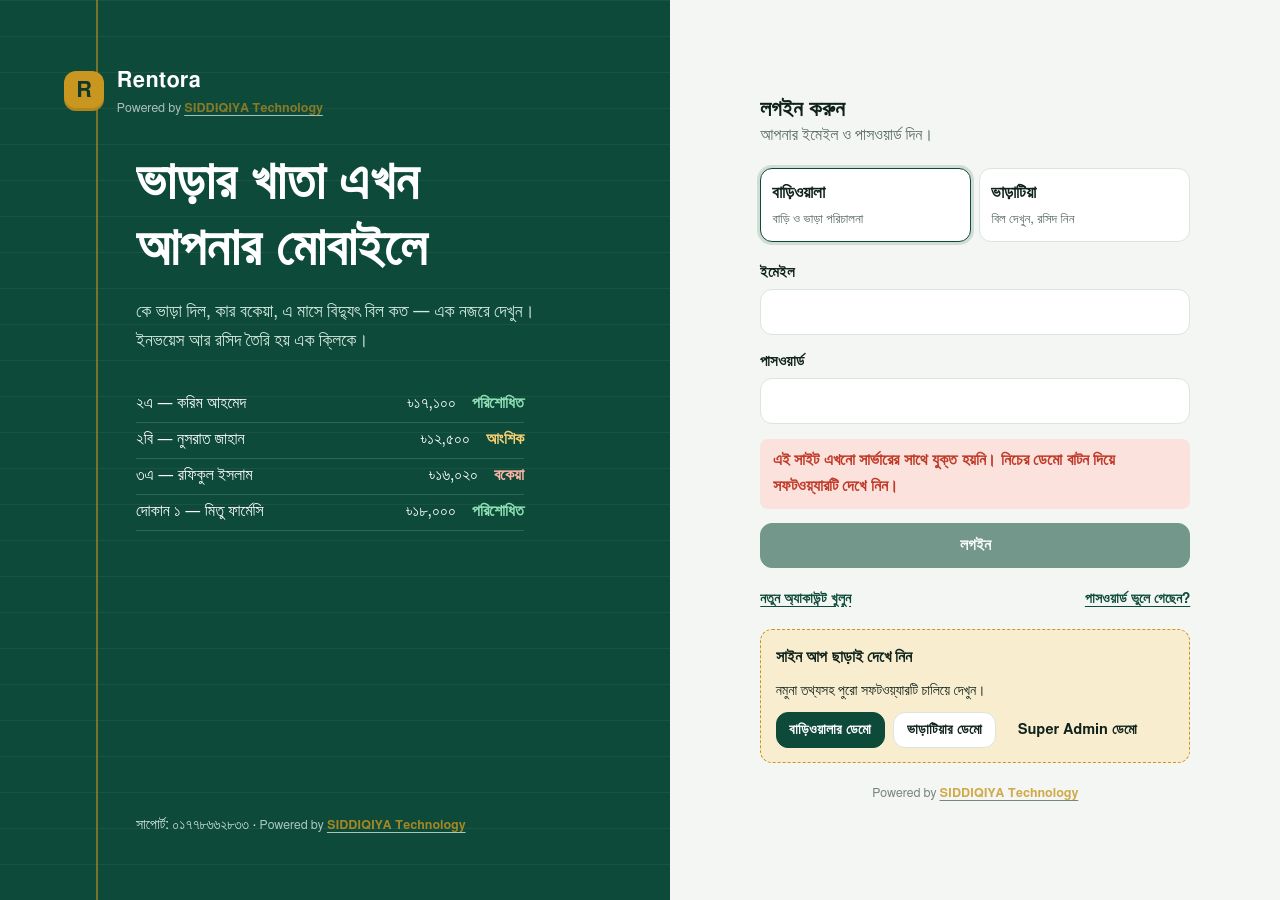
==== index.html @ e4e58874 "Rentora: rental management SaaS (powered by SIDDIQIYA Technology) Owner dashboard, tenant portal and" ====
<!doctype html>
<html lang="bn">
<head>
<meta charset="utf-8">
<meta name="viewport" content="width=device-width, initial-scale=1, viewport-fit=cover">
<meta name="theme-color" content="#0e4a3a">
<meta http-equiv="Content-Security-Policy" content="default-src 'self'; script-src 'self' https://esm.sh; style-src 'self' 'unsafe-inline' https://fonts.googleapis.com; font-src https://fonts.gstatic.com; img-src 'self' data:; connect-src 'self' https://*.supabase.co wss://*.supabase.co https://esm.sh; object-src 'none'; base-uri 'self'; form-action 'self'">
<title>Rentora — বাড়ি ভাড়া ব্যবস্থাপনা</title>
<meta name="description" content="Rentora: বাড়িওয়ালাদের জন্য ভাড়া, বকেয়া, ইউটিলিটি বিল, ইনভয়েস ও রসিদের সহজ সফটওয়্যার। Powered by SIDDIQIYA Technology.">
<meta property="og:title" content="Rentora — বাড়ি ভাড়া ব্যবস্থাপনা">
<meta property="og:description" content="ভাড়ার খাতা এখন মোবাইলে। কে দিল, কার বকেয়া — এক নজরে।">
<link rel="icon" href="assets/img/favicon.svg" type="image/svg+xml">
<link rel="manifest" href="site.webmanifest">
<link rel="preconnect" href="https://fonts.googleapis.com"><link rel="preconnect" href="https://fonts.gstatic.com" crossorigin>
<link rel="stylesheet" href="https://fonts.googleapis.com/css2?family=Anek+Bangla:wght@500;600;700;800&family=Hind+Siliguri:wght@400;500;600;700&display=swap">
<link rel="stylesheet" href="assets/css/rentora.css">
</head>
<body>
<div class="auth">
  <section class="auth-art">
    <div class="brandrow"><span class="mark">R</span><div><div class="wordmark">Rentora</div><div class="powered" id="pw1"></div></div></div>
    <div style="display:grid;gap:1rem">
      <h1>ভাড়ার খাতা এখন আপনার মোবাইলে</h1>
      <p class="lead">কে ভাড়া দিল, কার বকেয়া, এ মাসে বিদ্যুৎ বিল কত — এক নজরে দেখুন। ইনভয়েস আর রসিদ তৈরি হয় এক ক্লিকে।</p>
    </div>
    <div class="ledger-lines" aria-label="নমুনা খাতা">
      <div><span>২এ — করিম আহমেদ</span><span>৳১৭,১০০</span><span class="ok">পরিশোধিত</span></div>
      <div><span>২বি — নুসরাত জাহান</span><span>৳১২,৫০০</span><span class="half">আংশিক</span></div>
      <div><span>৩এ — রফিকুল ইসলাম</span><span>৳১৬,০২০</span><span class="no">বকেয়া</span></div>
      <div><span>দোকান ১ — মিতু ফার্মেসি</span><span>৳১৮,০০০</span><span class="ok">পরিশোধিত</span></div>
    </div>
    <p class="bottom small" style="color:#cfe6da">সাপোর্ট: ০১৭৭৮৬৬২৮৩৩ · <span id="pw2"></span></p>
  </section>

  <section class="auth-form">
    <div class="auth-card">
      <div>
        <h2 id="formTitle">লগইন করুন</h2>
        <p class="muted" id="formLead">আপনার ইমেইল ও পাসওয়ার্ড দিন।</p>
      </div>
      <div class="role-tabs" role="group" aria-label="আপনি কে">
        <button type="button" data-role="owner" aria-pressed="true"><b>বাড়িওয়ালা</b><span>বাড়ি ও ভাড়া পরিচালনা</span></button>
        <button type="button" data-role="tenant" aria-pressed="false"><b>ভাড়াটিয়া</b><span>বিল দেখুন, রসিদ নিন</span></button>
      </div>

      <form class="form" id="authForm" novalidate>
        <label class="field" id="nameField" hidden><span>আপনার নাম</span><input class="input" name="full_name" autocomplete="name" maxlength="120"></label>
        <label class="field"><span>ইমেইল</span><input class="input" name="email" type="email" required autocomplete="email"></label>
        <label class="field" id="passField"><span>পাসওয়ার্ড</span><input class="input" name="password" type="password" minlength="8" required autocomplete="current-password"></label>
        <div class="form-error" hidden></div>
        <div class="form-ok" hidden style="background:var(--paid-soft);color:var(--paid);padding:.6rem .8rem;border-radius:8px;font-weight:600"></div>
        <button class="btn primary block" id="submitBtn" type="submit">লগইন</button>
      </form>
      <div style="display:flex;justify-content:space-between;gap:1rem;flex-wrap:wrap" class="small">
        <button class="link-btn" type="button" id="modeBtn">নতুন অ্যাকাউন্ট খুলুন</button>
        <button class="link-btn" type="button" id="forgotBtn">পাসওয়ার্ড ভুলে গেছেন?</button>
      </div>
      <p class="small muted" id="tenantHint" hidden>বাড়িওয়ালা Rentora-তে আপনার যে ইমেইল দিয়েছেন, সেই ইমেইল দিয়ে অ্যাকাউন্ট খুলুন। তাহলে আপনার বিল ও রসিদ নিজে থেকে দেখা যাবে।</p>

      <div class="demo-box">
        <b>সাইন আপ ছাড়াই দেখে নিন</b>
        <span class="small">নমুনা তথ্যসহ পুরো সফটওয়্যারটি চালিয়ে দেখুন।</span>
        <div class="row">
          <a class="btn sm primary" href="app.html?demo=owner">বাড়িওয়ালার ডেমো</a>
          <a class="btn sm" href="tenant.html?demo=tenant">ভাড়াটিয়ার ডেমো</a>
          <a class="btn sm ghost" href="admin.html?demo=admin">Super Admin ডেমো</a>
        </div>
      </div>
      <p class="small muted" style="text-align:center"><span id="pw3"></span></p>
    </div>
  </section>
</div>
<script type="module" src="assets/js/login.js"></script>
</body>
</html>
---- assets/css/rentora.css ----
/* Rentora — Powered by SIDDIQIYA Technology
   Concept: a landlord's rent ledger (ভাড়ার খাতা). Ledger green + brand gold on a cool paper ground.
   Desktop: green sidebar + content. Phone: app bar, bottom tabs, one central "টাকা জমা" action. */
:root {
  --paper: #f3f6f2; --surface: #ffffff; --surface-2: #eef3ef; --ink: #10231b; --muted: #5a6b63; --line: #dbe4dd;
  --brand: #0e4a3a; --brand-ink: #ffffff; --brand-soft: #e1efe8; --gold: #c9971f; --gold-soft: #f8edcf;
  --paid: #1d8456; --paid-soft: #dcf1e5; --partial: #b26b00; --partial-soft: #fbecd2; --due: #c03a28; --due-soft: #fbe2dd;
  --vacant: #7c8a84; --vacant-soft: #e9eeeb; --focus: #c9971f;
  --shadow: 0 1px 2px rgba(16,35,27,.06), 0 8px 24px rgba(16,35,27,.06);
  --font-display: "Anek Bangla", "Hind Siliguri", "Noto Sans Bengali", "FreeSans", system-ui, sans-serif;
  --font-body: "Hind Siliguri", "Noto Sans Bengali", "FreeSans", system-ui, sans-serif;
  --r-lg: 18px; --r-md: 12px; --r-sm: 8px;
  color-scheme: light;
}
@media (prefers-color-scheme: dark) { :root:not([data-theme="light"]) {
  --paper: #0c1512; --surface: #13201b; --surface-2: #182822; --ink: #e6efe9; --muted: #9bb0a6; --line: #253a31;
  --brand: #1f7a5f; --brand-ink: #ffffff; --brand-soft: #173a2f; --gold: #e2b33e; --gold-soft: #3a3016;
  --paid: #45c486; --paid-soft: #17392a; --partial: #e9a43c; --partial-soft: #3b2c12; --due: #f07a64; --due-soft: #42211b;
  --vacant: #8fa29a; --vacant-soft: #1f2c27; --shadow: 0 1px 2px rgba(0,0,0,.3), 0 8px 24px rgba(0,0,0,.25); color-scheme: dark; } }
:root[data-theme="dark"] {
  --paper: #0c1512; --surface: #13201b; --surface-2: #182822; --ink: #e6efe9; --muted: #9bb0a6; --line: #253a31;
  --brand: #1f7a5f; --brand-ink: #ffffff; --brand-soft: #173a2f; --gold: #e2b33e; --gold-soft: #3a3016;
  --paid: #45c486; --paid-soft: #17392a; --partial: #e9a43c; --partial-soft: #3b2c12; --due: #f07a64; --due-soft: #42211b;
  --vacant: #8fa29a; --vacant-soft: #1f2c27; --shadow: 0 1px 2px rgba(0,0,0,.3), 0 8px 24px rgba(0,0,0,.25); color-scheme: dark; }

* { box-sizing: border-box; }
html, body { margin: 0; }
body { background: var(--paper); color: var(--ink); font-family: var(--font-body); font-size: 16px; line-height: 1.6; -webkit-font-smoothing: antialiased; }
h1, h2, h3, h4 { font-family: var(--font-display); line-height: 1.25; margin: 0; font-weight: 650; text-wrap: balance; }
h1 { font-size: 1.9rem; } h2 { font-size: 1.4rem; } h3 { font-size: 1.12rem; }
p { margin: 0; }
a { color: var(--brand); }
:root[data-theme="dark"] a, a { text-underline-offset: 3px; }
button, input, select, textarea { font: inherit; color: inherit; }
:focus-visible { outline: 3px solid var(--focus); outline-offset: 2px; border-radius: 6px; }
.num { font-variant-numeric: tabular-nums; }
.muted { color: var(--muted); }
.small { font-size: .875rem; }
[hidden] { display: none !important; }
@media (prefers-reduced-motion: reduce) { *, *::before, *::after { animation: none !important; transition: none !important; } }

/* ---------- Buttons & inputs ---------- */
.btn { display: inline-flex; align-items: center; justify-content: center; gap: .5rem; min-height: 44px; padding: .55rem 1.1rem; border-radius: var(--r-md);
  border: 1px solid var(--line); background: var(--surface); color: var(--ink); font-weight: 600; cursor: pointer; text-decoration: none; transition: background .15s, border-color .15s; }
.btn:hover { border-color: var(--brand); }
.btn.primary { background: var(--brand); border-color: var(--brand); color: var(--brand-ink); }
.btn.primary:hover { filter: brightness(1.08); }
.btn.gold { background: var(--gold); border-color: var(--gold); color: #1d1606; }
.btn.danger { color: var(--due); border-color: color-mix(in srgb, var(--due) 40%, var(--line)); }
.btn.ghost { background: transparent; border-color: transparent; }
.btn.sm { min-height: 36px; padding: .3rem .8rem; font-size: .9rem; }
.btn.block { width: 100%; }
.btn[disabled] { opacity: .55; cursor: not-allowed; }
.icon { width: 20px; height: 20px; flex: none; }

.field { display: grid; gap: .3rem; }
.field > span { font-weight: 600; font-size: .92rem; }
.field small { color: var(--muted); font-size: .82rem; }
.input, select.input, textarea.input { width: 100%; min-height: 46px; padding: .55rem .8rem; border: 1.5px solid var(--line); border-radius: var(--r-md); background: var(--surface); }
textarea.input { min-height: 90px; resize: vertical; }
.input:focus { border-color: var(--brand); outline: none; box-shadow: 0 0 0 3px color-mix(in srgb, var(--brand) 18%, transparent); }
.grid-2 { display: grid; gap: .9rem; grid-template-columns: repeat(2, minmax(0,1fr)); }
.grid-3 { display: grid; gap: .9rem; grid-template-columns: repeat(3, minmax(0,1fr)); }
@media (max-width: 640px) { .grid-2, .grid-3 { grid-template-columns: 1fr; } }
.form { display: grid; gap: .9rem; }
.form-error { background: var(--due-soft); color: var(--due); padding: .6rem .8rem; border-radius: var(--r-sm); font-weight: 600; }

/* ---------- Brand mark ---------- */
.mark { display: inline-grid; place-items: center; width: 40px; height: 40px; border-radius: 12px; background: var(--gold); color: #0e3a2d;
  font-family: var(--font-display); font-weight: 800; font-size: 1.35rem; box-shadow: inset 0 -3px 0 rgba(0,0,0,.12); }
.wordmark { font-family: var(--font-display); font-weight: 700; font-size: 1.35rem; letter-spacing: .01em; }
.powered { font-size: .78rem; opacity: .8; }
.powered b { color: var(--gold); font-weight: 700; }

/* ---------- App shell ---------- */
.shell { display: grid; grid-template-columns: 252px minmax(0,1fr); min-height: 100vh; }
.side { background: var(--brand); color: #eaf5ef; display: flex; flex-direction: column; padding: 1.2rem .9rem; position: sticky; top: 0; height: 100vh; }
:root[data-theme="dark"] .side { background: #0f2a21; }
@media (prefers-color-scheme: dark) { :root:not([data-theme="light"]) .side { background: #0f2a21; } }
.side .brandrow { display: flex; gap: .7rem; align-items: center; padding: 0 .4rem 1.1rem; }
.side nav { display: grid; gap: .15rem; margin-top: .4rem; }
.side nav a { display: flex; align-items: center; gap: .75rem; padding: .62rem .8rem; border-radius: var(--r-md); color: #d6eae0; text-decoration: none; font-weight: 500; }
.side nav a:hover { background: rgba(255,255,255,.07); color: #fff; }
.side nav a[aria-current="page"] { background: rgba(255,255,255,.12); color: #fff; box-shadow: inset 3px 0 0 var(--gold); }
.side .foot { margin-top: auto; padding: .8rem .4rem 0; border-top: 1px solid rgba(255,255,255,.12); display: grid; gap: .6rem; }
.side .org-switch { background: rgba(255,255,255,.08); border: 1px solid rgba(255,255,255,.14); color: #fff; border-radius: var(--r-md); padding: .5rem .7rem; width: 100%; }
.side .org-switch option { color: #000; }

.main { min-width: 0; display: flex; flex-direction: column; }
.topbar { display: flex; align-items: center; gap: .8rem; padding: 1rem max(16px, env(safe-area-inset-right, 0px)) 1rem max(28px, env(safe-area-inset-left, 0px)); border-bottom: 1px solid var(--line); background: var(--surface); position: sticky; top: 0; z-index: 20; }
.topbar h1 { font-size: 1.35rem; flex: 1; min-width: 0; }
.topbar .mob-brand { display: none; }
.content { padding: 1.5rem 28px 6rem; max-width: 1240px; width: 100%; }
.trial-bar { background: var(--gold-soft); color: var(--ink); padding: .55rem 28px; font-size: .92rem; display: flex; gap: .8rem; align-items: center; flex-wrap: wrap; }
.trial-bar.expired { background: var(--due-soft); }

.bottom-nav { display: none; }
.fab { display: none; }
@media (max-width: 900px) {
  .shell { grid-template-columns: 1fr; }
  .side { display: none; }
  .topbar { padding: .7rem max(16px, env(safe-area-inset-right, 0px)) .7rem max(16px, env(safe-area-inset-left, 0px)); padding-top: calc(.7rem + env(safe-area-inset-top, 0px)); }
  .topbar .mob-brand { display: inline-grid; width: 34px; height: 34px; font-size: 1.1rem; border-radius: 10px; }
  .topbar h1 { font-size: 1.15rem; }
  .content { padding: 1rem max(16px, env(safe-area-inset-right, 0px)) 7.5rem max(16px, env(safe-area-inset-left, 0px)); }
  .trial-bar { padding: .5rem 16px; }
  .bottom-nav { display: grid; grid-template-columns: repeat(5, 1fr); position: fixed; left: 0; right: 0; bottom: 0; z-index: 30; background: var(--surface); border-top: 1px solid var(--line);
    padding: .35rem max(6px, env(safe-area-inset-right, 0px)) calc(.35rem + env(safe-area-inset-bottom, 0px)) max(6px, env(safe-area-inset-left, 0px)); }
  .bottom-nav a { display: grid; justify-items: center; gap: 2px; padding: .3rem 0; color: var(--muted); text-decoration: none; font-size: .74rem; font-weight: 600; }
  .bottom-nav a[aria-current="page"] { color: var(--brand); }
  :root[data-theme="dark"] .bottom-nav a[aria-current="page"] { color: var(--gold); }
  .bottom-nav .icon { width: 24px; height: 24px; }
  .bottom-nav .spacer { pointer-events: none; }
  .fab { display: inline-flex; position: fixed; z-index: 31; left: 50%; transform: translateX(-50%); bottom: calc(1.6rem + env(safe-area-inset-bottom, 0px));
    min-height: 58px; padding: 0 1.25rem; border-radius: 999px; background: var(--gold); color: #1d1606; border: 4px solid var(--surface); font-weight: 700; align-items: center; gap: .45rem; box-shadow: var(--shadow); cursor: pointer; }
}

/* ---------- Surfaces ---------- */
.panel { background: var(--surface); border: 1px solid var(--line); border-radius: var(--r-lg); padding: 1.2rem; }
.panel + .panel, .stack > * + * { margin-top: 1rem; }
.panel-head { display: flex; align-items: center; justify-content: space-between; gap: .8rem; margin-bottom: .9rem; flex-wrap: wrap; }
.toolbar { display: flex; gap: .6rem; flex-wrap: wrap; align-items: center; margin-bottom: 1rem; }
.toolbar .grow { flex: 1; min-width: 180px; }
.cols { display: grid; gap: 1rem; grid-template-columns: minmax(0,1.6fr) minmax(0,1fr); }
@media (max-width: 1100px) { .cols { grid-template-columns: 1fr; } }

/* Hero: this month's ledger total */
.ledger-hero { background: var(--brand); color: #fff; border-radius: var(--r-lg); padding: 1.4rem 1.5rem; display: grid; gap: 1rem; position: relative; overflow: hidden; }
:root[data-theme="dark"] .ledger-hero { background: #123b2f; }
@media (prefers-color-scheme: dark) { :root:not([data-theme="light"]) .ledger-hero { background: #123b2f; } }
.ledger-hero::after { content: ""; position: absolute; inset: 0 0 0 auto; width: 38%; background: repeating-linear-gradient(0deg, transparent 0 27px, rgba(255,255,255,.06) 27px 28px); pointer-events: none; }
.ledger-hero .row { display: flex; gap: 2rem; flex-wrap: wrap; align-items: flex-end; position: relative; z-index: 1; }
.ledger-hero .big { font-family: var(--font-display); font-size: clamp(2rem, 5vw, 2.8rem); font-weight: 700; line-height: 1; }
.ledger-hero .label { color: #cfe6da; font-size: .92rem; }
.ledger-hero .of { color: #cfe6da; font-size: 1.05rem; }
.meter { height: 12px; border-radius: 99px; background: rgba(255,255,255,.16); overflow: hidden; position: relative; z-index: 1; }
.meter > i { display: block; height: 100%; background: var(--gold); border-radius: 99px; }
.hero-figs { display: flex; gap: 1.6rem; flex-wrap: wrap; position: relative; z-index: 1; }
.hero-figs div { display: grid; }
.hero-figs b { font-size: 1.15rem; font-family: var(--font-display); }

.stats { display: grid; grid-template-columns: repeat(4, minmax(0,1fr)); gap: .8rem; }
@media (max-width: 760px) { .stats { grid-template-columns: repeat(2, minmax(0,1fr)); } }
.stat { background: var(--surface); border: 1px solid var(--line); border-radius: var(--r-md); padding: .85rem 1rem; }
.stat b { display: block; font-family: var(--font-display); font-size: 1.45rem; }
.stat span { color: var(--muted); font-size: .88rem; }
.stat.warn b { color: var(--due); }

/* The ledger grid: one tile per unit for the month */
.legend { display: flex; gap: .9rem; flex-wrap: wrap; font-size: .85rem; color: var(--muted); }
.legend i { display: inline-block; width: 10px; height: 10px; border-radius: 3px; margin-right: .35rem; vertical-align: middle; }
.khata { display: grid; grid-template-columns: repeat(auto-fill, minmax(150px, 1fr)); gap: .6rem; }
.tile { text-align: left; border: 1px solid var(--line); border-left-width: 5px; border-radius: var(--r-md); padding: .6rem .7rem; background: var(--surface); cursor: pointer; display: grid; gap: .1rem; min-height: 92px; }
.tile:hover { box-shadow: var(--shadow); }
.tile .u { font-family: var(--font-display); font-weight: 700; font-size: 1.05rem; }
.tile .t { font-size: .85rem; color: var(--muted); overflow: hidden; text-overflow: ellipsis; white-space: nowrap; }
.tile .a { font-size: .9rem; font-weight: 600; }
.tile.paid { border-left-color: var(--paid); } .tile.paid .a { color: var(--paid); }
.tile.partial { border-left-color: var(--partial); background: linear-gradient(90deg, var(--partial-soft), var(--surface) 70%); } .tile.partial .a { color: var(--partial); }
.tile.due { border-left-color: var(--due); background: linear-gradient(90deg, var(--due-soft), var(--surface) 70%); } .tile.due .a { color: var(--due); }
.tile.unbilled { border-left-color: var(--gold); }
.tile.vacant { border-left-color: var(--vacant); background: var(--surface-2); } .tile.vacant .a { color: var(--vacant); }
.group-title { margin: 1rem 0 .5rem; font-weight: 700; color: var(--muted); font-size: .92rem; }

/* Chips */
.chip { display: inline-flex; align-items: center; gap: .3rem; padding: .1rem .6rem; border-radius: 99px; font-size: .8rem; font-weight: 700; white-space: nowrap; }
.chip.paid { background: var(--paid-soft); color: var(--paid); }
.chip.partial { background: var(--partial-soft); color: var(--partial); }
.chip.due, .chip.unpaid, .chip.overdue { background: var(--due-soft); color: var(--due); }
.chip.void, .chip.vacant, .chip.ended, .chip.cancelled { background: var(--vacant-soft); color: var(--vacant); }
.chip.occupied, .chip.active, .chip.approved, .chip.sent { background: var(--paid-soft); color: var(--paid); }
.chip.trial, .chip.pending, .chip.queued, .chip.maintenance { background: var(--gold-soft); color: #8a6407; }
:root[data-theme="dark"] .chip.trial, :root[data-theme="dark"] .chip.pending, :root[data-theme="dark"] .chip.queued, :root[data-theme="dark"] .chip.maintenance { color: var(--gold); }
.chip.suspended, .chip.rejected, .chip.failed { background: var(--due-soft); color: var(--due); }

/* Lists */
.list { display: grid; }
.list-row { display: grid; grid-template-columns: minmax(0,1fr) auto; gap: .8rem; align-items: center; padding: .8rem .2rem; border-bottom: 1px solid var(--line); }
.list-row:last-child { border-bottom: 0; }
.list-row .title { font-weight: 600; }
.list-row .sub { color: var(--muted); font-size: .88rem; }
.list-row .right { text-align: right; display: grid; justify-items: end; gap: .25rem; }
.list-row.click { cursor: pointer; } .list-row.click:hover { background: var(--surface-2); }
.table-wrap { overflow-x: auto; }
table.t { width: 100%; border-collapse: collapse; font-size: .95rem; }
table.t th { text-align: left; color: var(--muted); font-weight: 600; font-size: .85rem; padding: .55rem .6rem; border-bottom: 1px solid var(--line); white-space: nowrap; }
table.t td { padding: .65rem .6rem; border-bottom: 1px solid var(--line); vertical-align: middle; }
table.t td.r, table.t th.r { text-align: right; }
table.t tr.click { cursor: pointer; } table.t tr.click:hover td { background: var(--surface-2); }

/* Property tree */
.tree-prop { border: 1px solid var(--line); border-radius: var(--r-lg); background: var(--surface); overflow: hidden; }
.tree-prop + .tree-prop { margin-top: 1rem; }
.tree-prop > header { display: flex; gap: .8rem; align-items: center; justify-content: space-between; padding: 1rem 1.2rem; background: var(--surface-2); flex-wrap: wrap; }
.tree-bld { padding: .9rem 1.2rem; border-top: 1px solid var(--line); }
.tree-bld > header { display: flex; gap: .6rem; align-items: center; justify-content: space-between; margin-bottom: .7rem; flex-wrap: wrap; }
.units { display: grid; grid-template-columns: repeat(auto-fill, minmax(200px, 1fr)); gap: .6rem; }
.unit-card { border: 1px solid var(--line); border-radius: var(--r-md); padding: .7rem .8rem; display: grid; gap: .25rem; background: var(--surface); }
.unit-card .rooms { display: flex; gap: .3rem; flex-wrap: wrap; margin-top: .2rem; }
.unit-card .rooms button { border: 1px dashed var(--line); background: transparent; border-radius: 8px; padding: .1rem .5rem; font-size: .8rem; cursor: pointer; }

/* Empty states */
.empty { text-align: center; padding: 2.4rem 1rem; display: grid; gap: .7rem; justify-items: center; }
.empty .art { width: 72px; height: 72px; border-radius: 22px; background: var(--brand-soft); display: grid; place-items: center; color: var(--brand); }
:root[data-theme="dark"] .empty .art { color: var(--gold); }
.empty p { color: var(--muted); max-width: 42ch; }

/* Segmented tabs */
.seg { display: inline-flex; background: var(--surface-2); border: 1px solid var(--line); border-radius: var(--r-md); padding: 3px; gap: 3px; flex-wrap: wrap; }
.seg button { border: 0; background: transparent; padding: .4rem .85rem; border-radius: 9px; cursor: pointer; font-weight: 600; color: var(--muted); }
.seg button[aria-pressed="true"] { background: var(--surface); color: var(--ink); box-shadow: 0 1px 2px rgba(0,0,0,.08); }

/* Dialog */
dialog.sheet { border: 0; padding: 0; border-radius: var(--r-lg); width: min(560px, calc(100vw - 32px)); max-height: calc(100vh - 48px); background: var(--surface); color: var(--ink); box-shadow: 0 30px 80px rgba(0,0,0,.35); }
dialog.sheet::backdrop { background: rgba(8,20,15,.55); }
dialog.sheet.wide { width: min(860px, calc(100vw - 32px)); }
.sheet-head { display: flex; align-items: center; justify-content: space-between; gap: 1rem; padding: 1rem 1.2rem; border-bottom: 1px solid var(--line); position: sticky; top: 0; background: var(--surface); z-index: 1; }
.sheet-body { padding: 1.2rem; overflow-y: auto; }
.sheet-foot { display: flex; gap: .6rem; justify-content: flex-end; padding: .9rem 1.2rem; border-top: 1px solid var(--line); position: sticky; bottom: 0; background: var(--surface); flex-wrap: wrap; }
@media (max-width: 640px) {
  dialog.sheet, dialog.sheet.wide { width: 100vw; max-width: 100vw; margin: auto 0 0; border-radius: 22px 22px 0 0; max-height: 92vh; }
  .sheet-foot { padding-bottom: calc(.9rem + env(safe-area-inset-bottom, 0px)); }
  .sheet-foot .btn { flex: 1; }
}

/* Toast */
.toasts { position: fixed; z-index: 100; left: 50%; transform: translateX(-50%); bottom: calc(6.5rem + env(safe-area-inset-bottom, 0px)); display: grid; gap: .5rem; width: min(420px, calc(100vw - 32px)); }
@media (min-width: 901px) { .toasts { bottom: 1.5rem; } }
.toast { background: var(--ink); color: var(--paper); padding: .75rem 1rem; border-radius: var(--r-md); box-shadow: var(--shadow); font-weight: 600; animation: rise .2s ease-out; }
.toast.err { background: var(--due); color: #fff; }
@keyframes rise { from { transform: translateY(8px); opacity: 0; } }

/* Bar chart (income vs expense) */
.bars { display: grid; grid-template-columns: repeat(6, 1fr); gap: .6rem; align-items: end; height: 170px; padding-top: .5rem; }
.bars .m { display: grid; grid-template-rows: 1fr auto; height: 100%; gap: .3rem; text-align: center; }
.bars .pair { display: flex; gap: 3px; align-items: flex-end; justify-content: center; height: 100%; border-bottom: 1px solid var(--line); }
.bars .pair i { width: 40%; max-width: 18px; border-radius: 5px 5px 0 0; min-height: 2px; }
.bars .inc { background: var(--paid); } .bars .exp { background: var(--gold); }
.bars small { color: var(--muted); font-size: .75rem; }

/* Printable invoice / receipt */
.doc { background: #fff; color: #10231b; border: 1px solid #dbe4dd; border-radius: 14px; padding: 1.6rem; font-size: .95rem; }
.doc .doc-head { display: flex; justify-content: space-between; gap: 1rem; border-bottom: 2px solid #0e4a3a; padding-bottom: .9rem; margin-bottom: 1rem; flex-wrap: wrap; }
.doc h2 { color: #0e4a3a; }
.doc table { width: 100%; border-collapse: collapse; margin: .8rem 0; }
.doc td, .doc th { padding: .45rem .3rem; border-bottom: 1px solid #e3e9e4; text-align: left; }
.doc .r { text-align: right; }
.doc .total td { font-weight: 700; border-top: 2px solid #0e4a3a; }
.doc .stamp { display: inline-block; border: 3px solid #1d8456; color: #1d8456; padding: .2rem .8rem; border-radius: 8px; font-weight: 800; transform: rotate(-6deg); font-size: 1.2rem; }
.doc .stamp.unpaid { border-color: #c03a28; color: #c03a28; }
.doc .foot { margin-top: 1.2rem; color: #5a6b63; font-size: .8rem; display: flex; justify-content: space-between; gap: 1rem; flex-wrap: wrap; }
@media print {
  body * { visibility: hidden !important; }
  .print-area, .print-area * { visibility: visible !important; }
  .print-area { position: absolute !important; inset: 0 !important; left: 0 !important; }
  .doc { border: 0; }
}

/* Auth / landing */
.auth { min-height: 100vh; display: grid; grid-template-columns: minmax(0,1.1fr) minmax(0,1fr); }
.auth-art { background: var(--brand); color: #fff; padding: clamp(24px, 5vw, 64px); display: flex; flex-direction: column; gap: 2rem; position: relative; overflow: hidden; }
:root[data-theme="dark"] .auth-art { background: #0f2a21; }
@media (prefers-color-scheme: dark) { :root:not([data-theme="light"]) .auth-art { background: #0f2a21; } }
.auth-art::before { content: ""; position: absolute; inset: 0; background: repeating-linear-gradient(0deg, transparent 0 35px, rgba(255,255,255,.05) 35px 36px); pointer-events: none; }
.auth-art::after { content: ""; position: absolute; top: 0; bottom: 0; left: clamp(56px, 8vw, 96px); width: 2px; background: rgba(201,151,31,.55); pointer-events: none; }
.auth-art > * { position: relative; z-index: 1; padding-left: clamp(36px, 6vw, 72px); }
.auth-art .brandrow { display: flex; gap: .8rem; align-items: center; padding-left: 0; }
.auth-art h1 { font-size: clamp(2rem, 4.4vw, 3.3rem); font-weight: 700; max-width: 16ch; }
.auth-art .lead { color: #d3e9de; font-size: 1.1rem; max-width: 44ch; }
.ledger-lines { display: grid; gap: 0; max-width: 460px; font-size: 1rem; }
.ledger-lines div { display: grid; grid-template-columns: 1fr auto auto; gap: 1rem; height: 36px; align-items: center; border-bottom: 1px solid rgba(255,255,255,.14); }
.ledger-lines span:nth-child(2) { font-variant-numeric: tabular-nums; }
.ledger-lines .ok { color: #8fe0b5; font-weight: 700; } .ledger-lines .no { color: #ffb4a6; font-weight: 700; } .ledger-lines .half { color: #f5cf73; font-weight: 700; }
.auth-art .bottom { margin-top: auto; }
.auth-form { display: flex; flex-direction: column; justify-content: center; padding: clamp(24px, 5vw, 64px) max(16px, env(safe-area-inset-right, 0px)) clamp(24px, 5vw, 64px) max(16px, env(safe-area-inset-left, 0px)); }
.auth-card { width: 100%; max-width: 430px; margin: 0 auto; display: grid; gap: 1.2rem; }
.role-tabs { display: grid; grid-template-columns: repeat(2, 1fr); gap: .5rem; }
.role-tabs button { border: 1.5px solid var(--line); background: var(--surface); border-radius: var(--r-md); padding: .7rem; cursor: pointer; text-align: left; display: grid; gap: .1rem; }
.role-tabs button b { font-family: var(--font-display); font-size: 1.05rem; }
.role-tabs button span { color: var(--muted); font-size: .82rem; }
.role-tabs button[aria-pressed="true"] { border-color: var(--brand); box-shadow: 0 0 0 3px color-mix(in srgb, var(--brand) 15%, transparent); }
.demo-box { border: 1.5px dashed var(--gold); border-radius: var(--r-md); padding: .9rem; display: grid; gap: .6rem; background: var(--gold-soft); }
.demo-box .row { display: flex; gap: .5rem; flex-wrap: wrap; }
.demo-banner { background: var(--gold); color: #1d1606; text-align: center; padding: .35rem 16px; font-weight: 700; font-size: .88rem; }
@media (max-width: 900px) {
  .auth { grid-template-columns: 1fr; }
  .auth-art { padding-bottom: 2rem; }
  .auth-art .ledger-lines, .auth-art .bottom { display: none; }
}
.link-btn { background: none; border: 0; padding: 0; color: var(--brand); font-weight: 600; cursor: pointer; text-decoration: underline; text-underline-offset: 3px; }
:root[data-theme="dark"] .link-btn { color: var(--gold); }
.kv { display: grid; grid-template-columns: auto 1fr; gap: .35rem 1rem; }
.kv dt { color: var(--muted); } .kv dd { margin: 0; font-weight: 600; }
.plans { display: grid; grid-template-columns: repeat(auto-fit, minmax(220px, 1fr)); gap: 1rem; }
.plan { border: 1.5px solid var(--line); border-radius: var(--r-lg); padding: 1.2rem; display: grid; gap: .6rem; background: var(--surface); align-content: start; }
.plan.current { border-color: var(--gold); box-shadow: 0 0 0 3px var(--gold-soft); }
.plan .price { font-family: var(--font-display); font-size: 1.8rem; font-weight: 700; }
.plan ul { margin: 0; padding-left: 1.1rem; color: var(--muted); }
@media (max-width: 640px) {
  .ledger-hero { padding: 1.2rem; }
  .ledger-hero .row { gap: .4rem 1rem; }
  .hero-figs { display: grid; grid-template-columns: repeat(2, minmax(0,1fr)); gap: .8rem; }
}
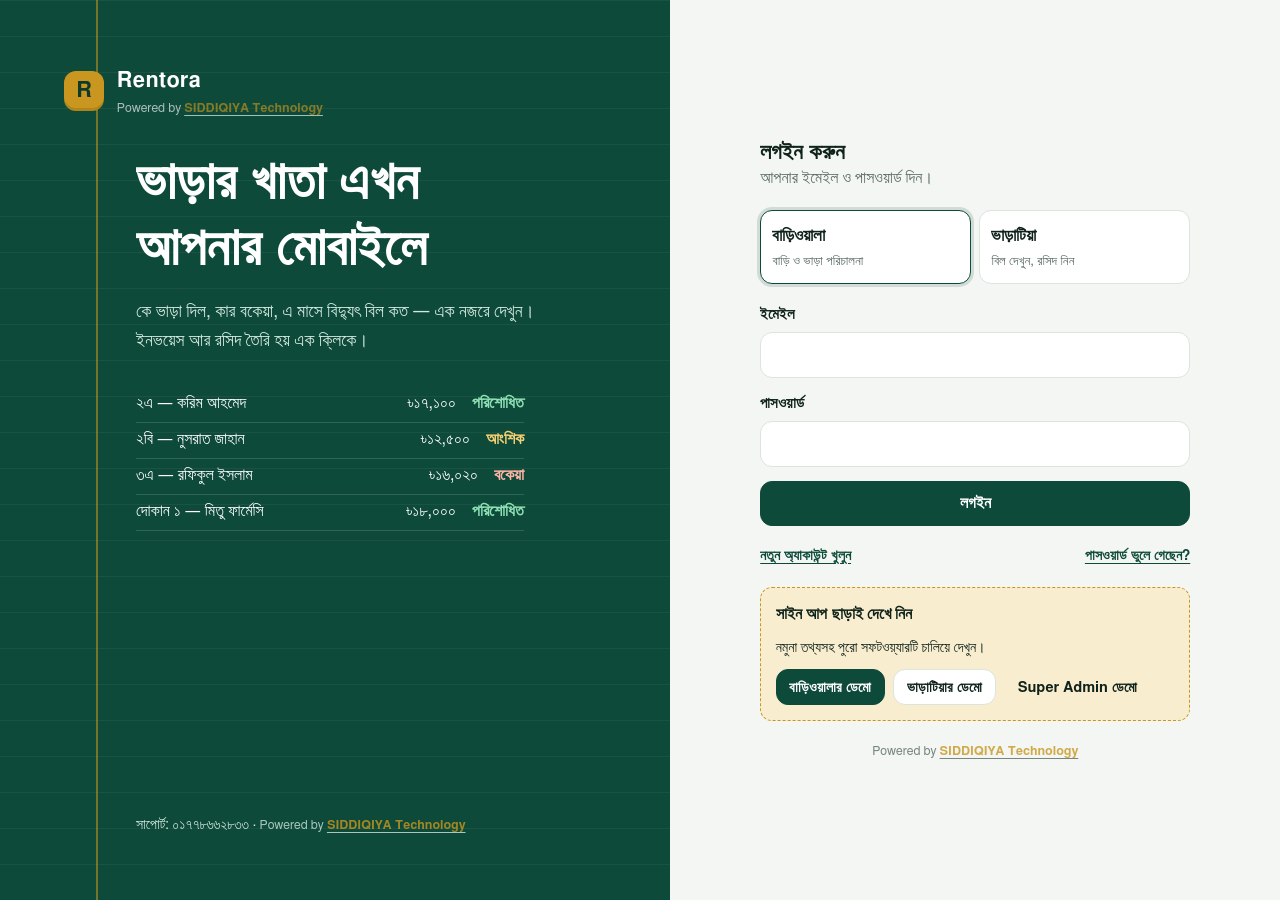
==== commit f137a24e: "Mobile polish: 44px touch targets, installable app icons for iPhone and Android Co-Authored-By: Clau" ====
--- a/index.html
+++ b/index.html
@@ -9,6 +9,11 @@
 <meta name="description" content="Rentora: বাড়িওয়ালাদের জন্য ভাড়া, বকেয়া, ইউটিলিটি বিল, ইনভয়েস ও রসিদের সহজ সফটওয়্যার। Powered by SIDDIQIYA Technology.">
 <meta property="og:title" content="Rentora — বাড়ি ভাড়া ব্যবস্থাপনা">
 <meta property="og:description" content="ভাড়ার খাতা এখন মোবাইলে। কে দিল, কার বকেয়া — এক নজরে।">
+<link rel="apple-touch-icon" href="assets/img/apple-touch-icon.png">
+<meta name="apple-mobile-web-app-capable" content="yes">
+<meta name="mobile-web-app-capable" content="yes">
+<meta name="apple-mobile-web-app-title" content="Rentora">
+<meta name="apple-mobile-web-app-status-bar-style" content="default">
 <link rel="icon" href="assets/img/favicon.svg" type="image/svg+xml">
 <link rel="manifest" href="site.webmanifest">
 <link rel="preconnect" href="https://fonts.googleapis.com"><link rel="preconnect" href="https://fonts.gstatic.com" crossorigin>
--- a/assets/css/rentora.css
+++ b/assets/css/rentora.css
@@ -301,3 +301,14 @@
   .ledger-hero .row { gap: .4rem 1rem; }
   .hero-figs { display: grid; grid-template-columns: repeat(2, minmax(0,1fr)); gap: .8rem; }
 }
+table.t td:first-child { white-space: nowrap; }
+/* Touch screens: every tap target at least 44px tall */
+@media (pointer: coarse) {
+  .link-btn { display: inline-flex; align-items: center; min-height: 44px; }
+  .unit-card .rooms button { min-height: 36px; padding: .2rem .7rem; }
+  input[type="checkbox"] { width: 22px; height: 22px; accent-color: var(--brand); }
+  .powered a { display: inline-block; padding: .6rem 0; }
+  .btn.sm { min-height: 40px; }
+}
+/* Installed as an app (Add to Home Screen) */
+@media (display-mode: standalone) { .demo-banner { padding-top: calc(.35rem + env(safe-area-inset-top, 0px)); } }
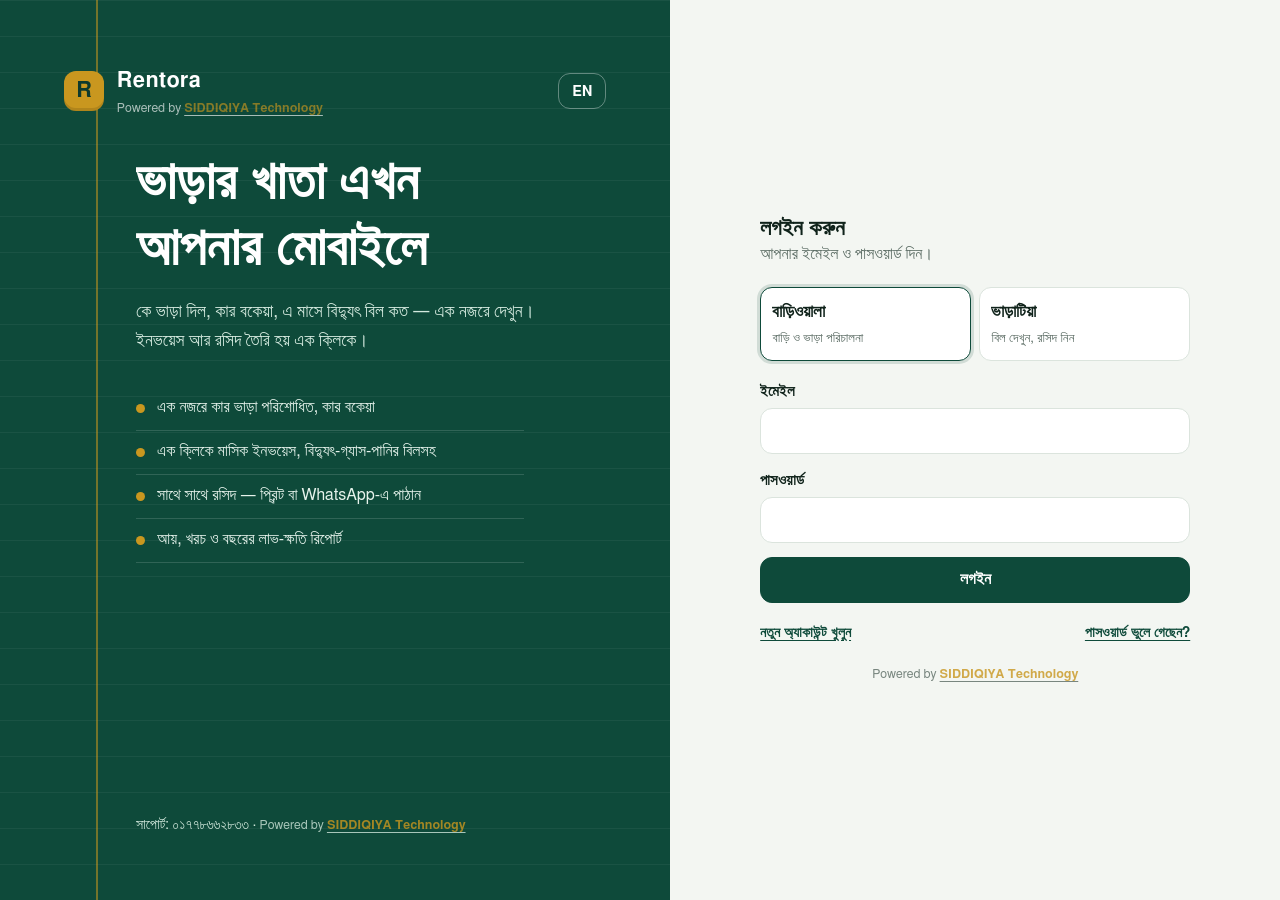
==== commit 405fba8f: "Audit: Bangla/English switch, Collected terminology, chart labels, payment correction, lease edit, n" ====
--- a/index.html
+++ b/index.html
@@ -2,6 +2,7 @@
 <html lang="bn">
 <head>
 <meta charset="utf-8">
+<meta name="google" content="notranslate">
 <meta name="viewport" content="width=device-width, initial-scale=1, viewport-fit=cover">
 <meta name="theme-color" content="#0e4a3a">
 <meta http-equiv="Content-Security-Policy" content="default-src 'self'; script-src 'self' https://esm.sh; style-src 'self' 'unsafe-inline' https://fonts.googleapis.com; font-src https://fonts.gstatic.com; img-src 'self' data:; connect-src 'self' https://*.supabase.co wss://*.supabase.co https://esm.sh; object-src 'none'; base-uri 'self'; form-action 'self'">
@@ -23,17 +24,17 @@
 <body>
 <div class="auth">
   <section class="auth-art">
-    <div class="brandrow"><span class="mark">R</span><div><div class="wordmark">Rentora</div><div class="powered" id="pw1"></div></div></div>
+    <div class="brandrow" style="justify-content:space-between;width:100%"><div style="display:flex;gap:.8rem;align-items:center"><span class="mark">R</span><div><div class="wordmark">Rentora</div><div class="powered" id="pw1"></div></div></div><span id="langSlot"></span></div>
     <div style="display:grid;gap:1rem">
       <h1>ভাড়ার খাতা এখন আপনার মোবাইলে</h1>
       <p class="lead">কে ভাড়া দিল, কার বকেয়া, এ মাসে বিদ্যুৎ বিল কত — এক নজরে দেখুন। ইনভয়েস আর রসিদ তৈরি হয় এক ক্লিকে।</p>
     </div>
-    <div class="ledger-lines" aria-label="নমুনা খাতা">
-      <div><span>২এ — করিম আহমেদ</span><span>৳১৭,১০০</span><span class="ok">পরিশোধিত</span></div>
-      <div><span>২বি — নুসরাত জাহান</span><span>৳১২,৫০০</span><span class="half">আংশিক</span></div>
-      <div><span>৩এ — রফিকুল ইসলাম</span><span>৳১৬,০২০</span><span class="no">বকেয়া</span></div>
-      <div><span>দোকান ১ — মিতু ফার্মেসি</span><span>৳১৮,০০০</span><span class="ok">পরিশোধিত</span></div>
-    </div>
+    <ul class="feature-lines">
+      <li>এক নজরে কার ভাড়া পরিশোধিত, কার বকেয়া</li>
+      <li>এক ক্লিকে মাসিক ইনভয়েস, বিদ্যুৎ-গ্যাস-পানির বিলসহ</li>
+      <li>সাথে সাথে রসিদ — প্রিন্ট বা WhatsApp-এ পাঠান</li>
+      <li>আয়, খরচ ও বছরের লাভ-ক্ষতি রিপোর্ট</li>
+    </ul>
     <p class="bottom small" style="color:#cfe6da">সাপোর্ট: ০১৭৭৮৬৬২৮৩৩ · <span id="pw2"></span></p>
   </section>
 
@@ -45,7 +46,7 @@
       </div>
       <div class="role-tabs" role="group" aria-label="আপনি কে">
         <button type="button" data-role="owner" aria-pressed="true"><b>বাড়িওয়ালা</b><span>বাড়ি ও ভাড়া পরিচালনা</span></button>
-        <button type="button" data-role="tenant" aria-pressed="false"><b>ভাড়াটিয়া</b><span>বিল দেখুন, রসিদ নিন</span></button>
+        <button type="button" data-role="tenant" aria-pressed="false"><b data-en="Tenant">ভাড়াটিয়া</b><span>বিল দেখুন, রসিদ নিন</span></button>
       </div>
 
       <form class="form" id="authForm" novalidate>
@@ -62,7 +63,7 @@
       </div>
       <p class="small muted" id="tenantHint" hidden>বাড়িওয়ালা Rentora-তে আপনার যে ইমেইল দিয়েছেন, সেই ইমেইল দিয়ে অ্যাকাউন্ট খুলুন। তাহলে আপনার বিল ও রসিদ নিজে থেকে দেখা যাবে।</p>
 
-      <div class="demo-box">
+      <div class="demo-box" id="demoBox" hidden>
         <b>সাইন আপ ছাড়াই দেখে নিন</b>
         <span class="small">নমুনা তথ্যসহ পুরো সফটওয়্যারটি চালিয়ে দেখুন।</span>
         <div class="row">
--- a/assets/css/rentora.css
+++ b/assets/css/rentora.css
@@ -110,9 +110,11 @@
   .bottom-nav a[aria-current="page"] { color: var(--brand); }
   :root[data-theme="dark"] .bottom-nav a[aria-current="page"] { color: var(--gold); }
   .bottom-nav .icon { width: 24px; height: 24px; }
-  .bottom-nav .spacer { pointer-events: none; }
-  .fab { display: inline-flex; position: fixed; z-index: 31; left: 50%; transform: translateX(-50%); bottom: calc(1.6rem + env(safe-area-inset-bottom, 0px));
-    min-height: 58px; padding: 0 1.25rem; border-radius: 999px; background: var(--gold); color: #1d1606; border: 4px solid var(--surface); font-weight: 700; align-items: center; gap: .45rem; box-shadow: var(--shadow); cursor: pointer; }
+  .fab { display: inline-flex; position: fixed; z-index: 31; left: 50%; transform: translateX(-50%); bottom: calc(1.85rem + env(safe-area-inset-bottom, 0px));
+    width: 60px; height: 60px; padding: 0; border-radius: 50%; background: var(--gold); color: #1d1606; border: 4px solid var(--surface); align-items: center; justify-content: center; box-shadow: var(--shadow); cursor: pointer; }
+  .fab .icon { width: 26px; height: 26px; }
+  .fab span { position: absolute; width: 1px; height: 1px; overflow: hidden; clip: rect(0 0 0 0); white-space: nowrap; }
+  .bottom-nav .spacer { display: grid; align-content: end; justify-items: center; padding-bottom: .3rem; font-size: .74rem; font-weight: 700; color: var(--ink); }
 }
 
 /* ---------- Surfaces ---------- */
@@ -312,3 +314,9 @@
 }
 /* Installed as an app (Add to Home Screen) */
 @media (display-mode: standalone) { .demo-banner { padding-top: calc(.35rem + env(safe-area-inset-top, 0px)); } }
+
+.feature-lines { list-style: none; margin: 0; display: grid; gap: 0; max-width: 460px; }
+.feature-lines li { display: flex; align-items: center; gap: .75rem; min-height: 44px; border-bottom: 1px solid rgba(255,255,255,.14); color: #e6f3ec; }
+.feature-lines li::before { content: ""; width: 9px; height: 9px; border-radius: 50%; background: var(--gold); flex: none; }
+#langSlot .btn { color: #fff; background: transparent; border-color: rgba(255,255,255,.35); }
+@media (max-width: 900px) { .auth-art .feature-lines { display: none; } }
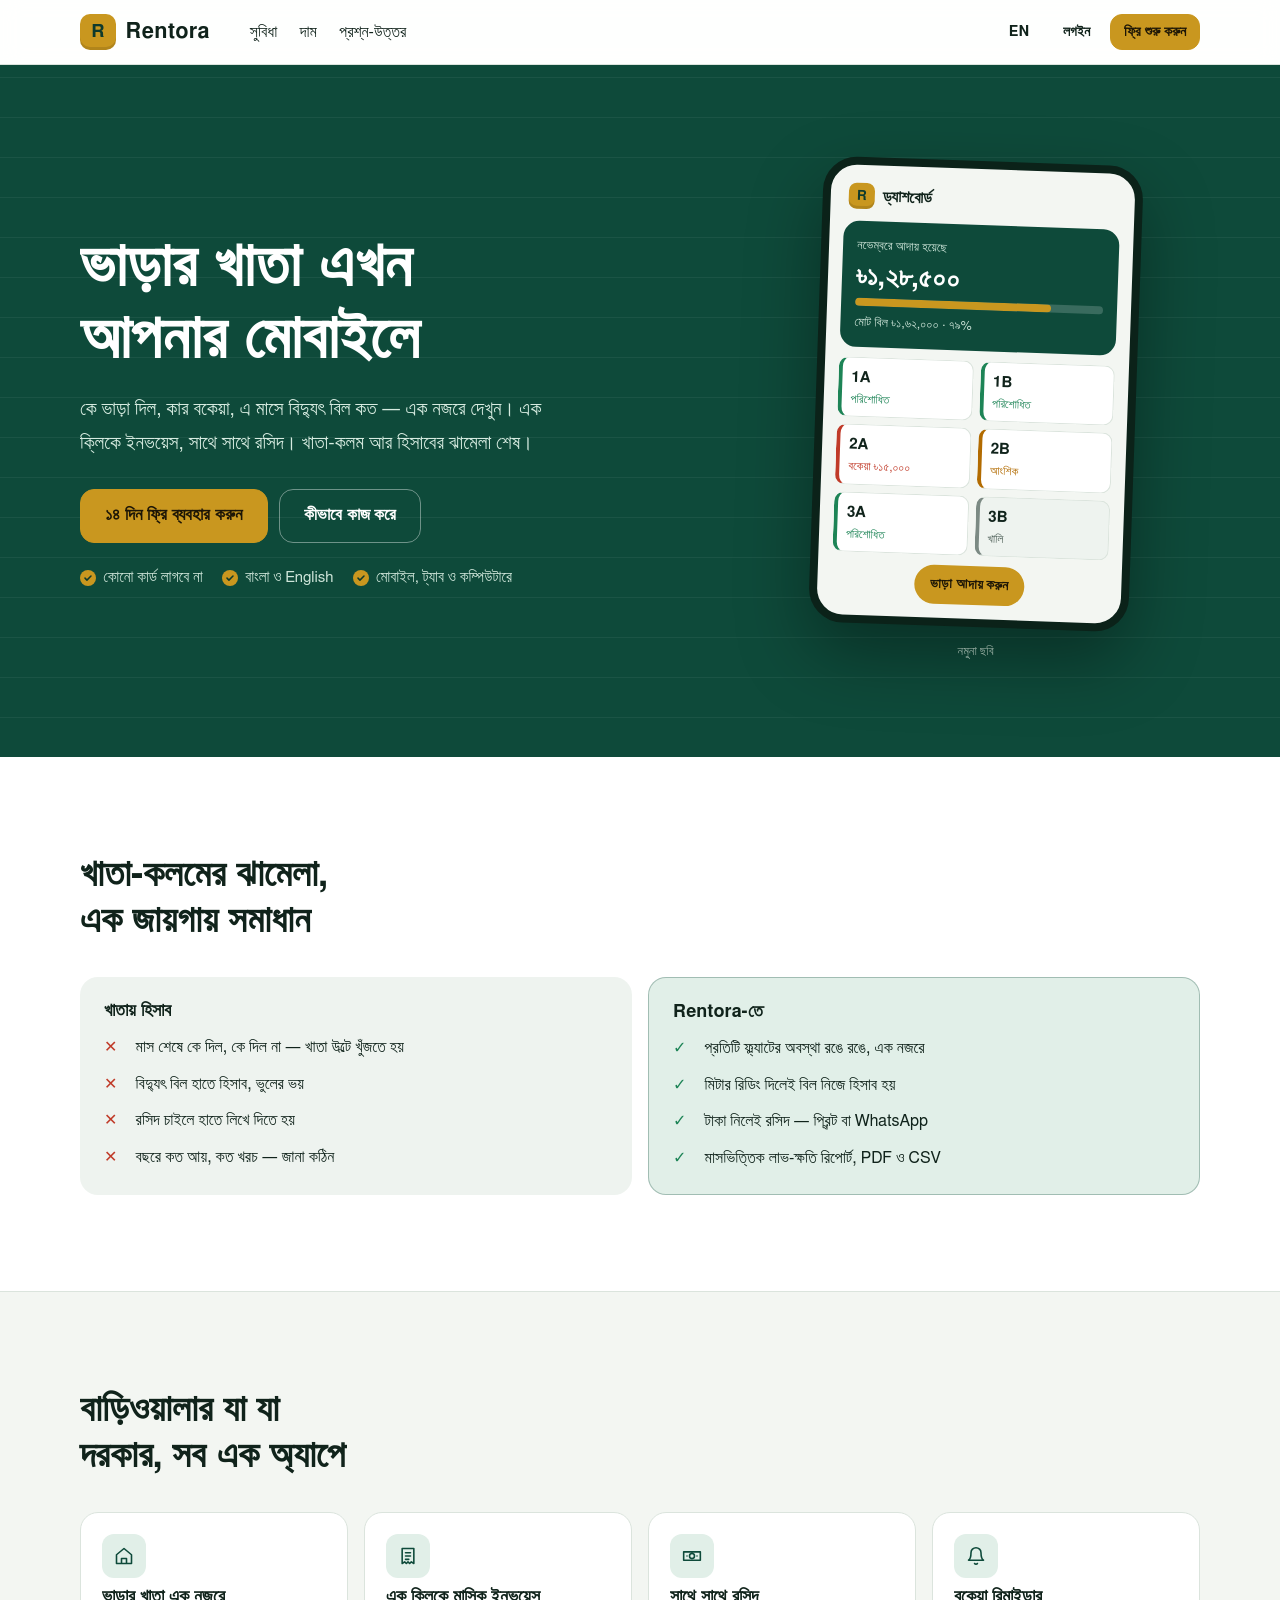
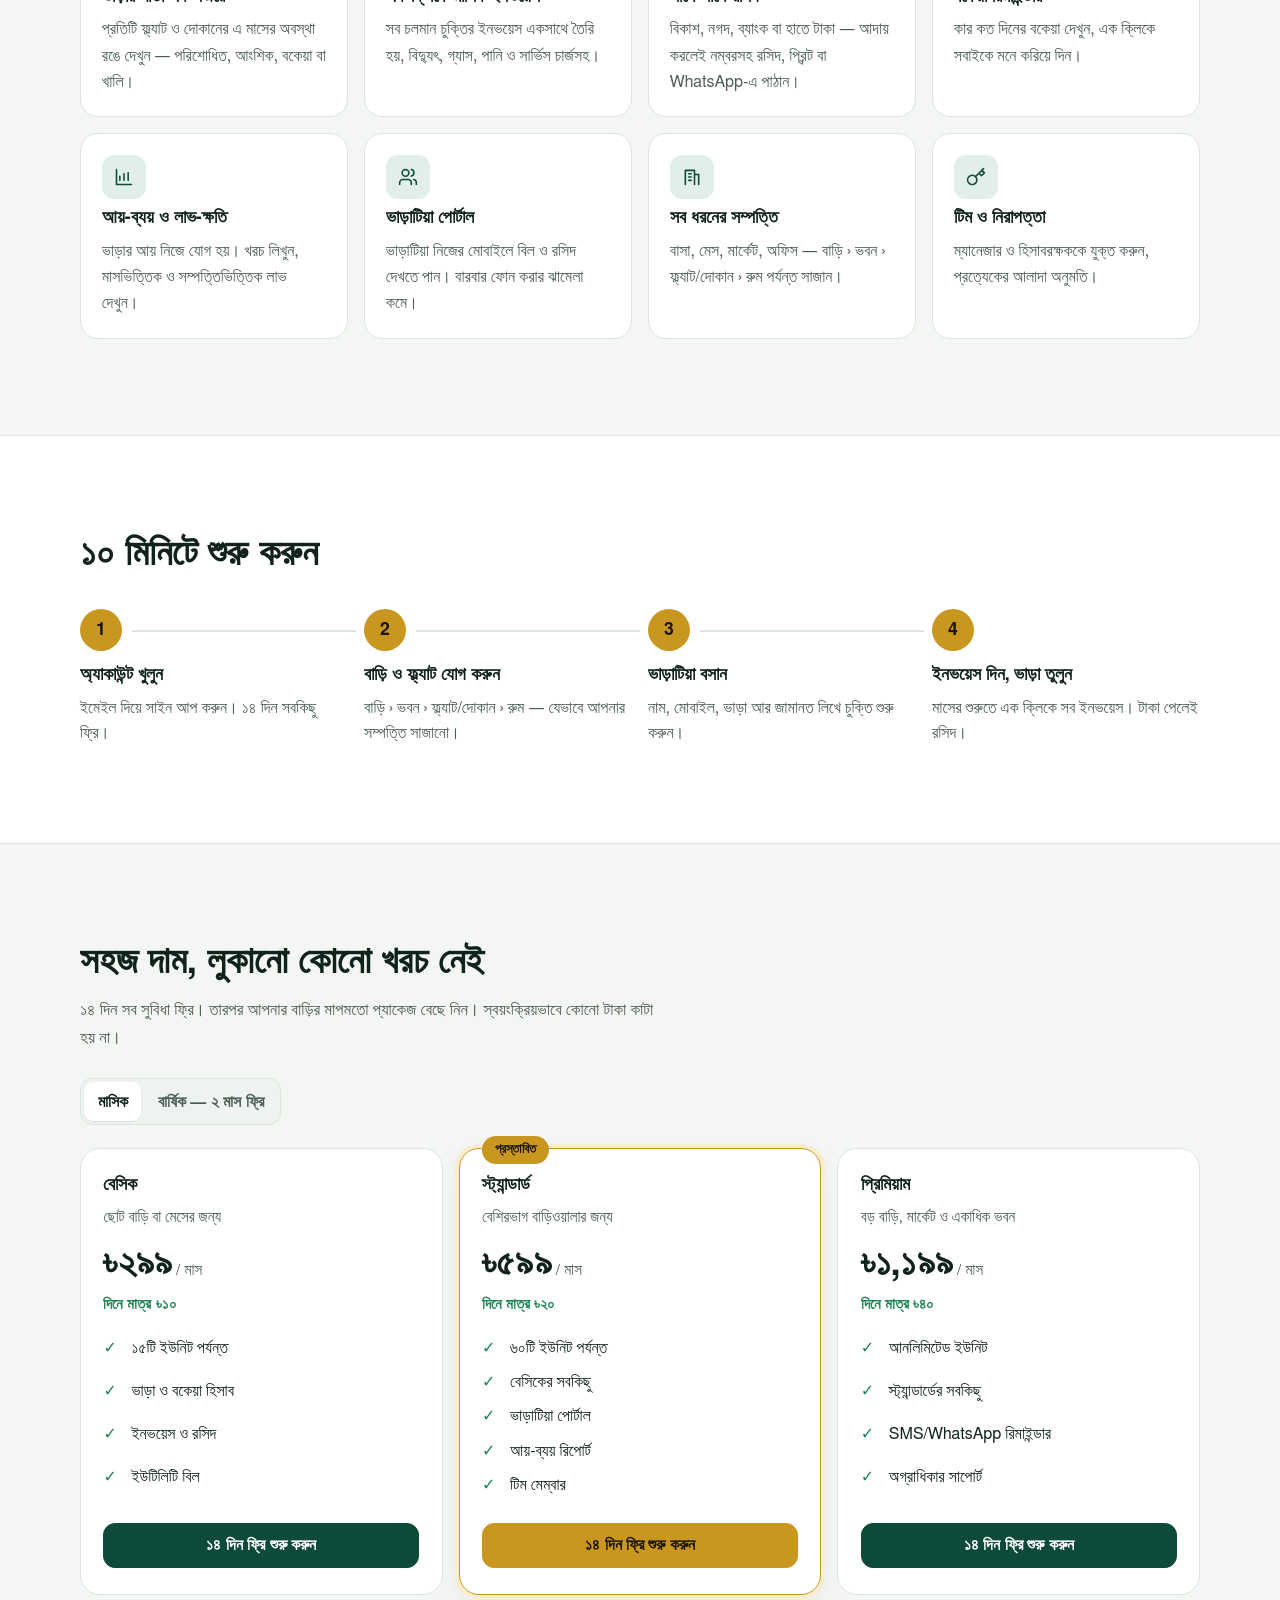
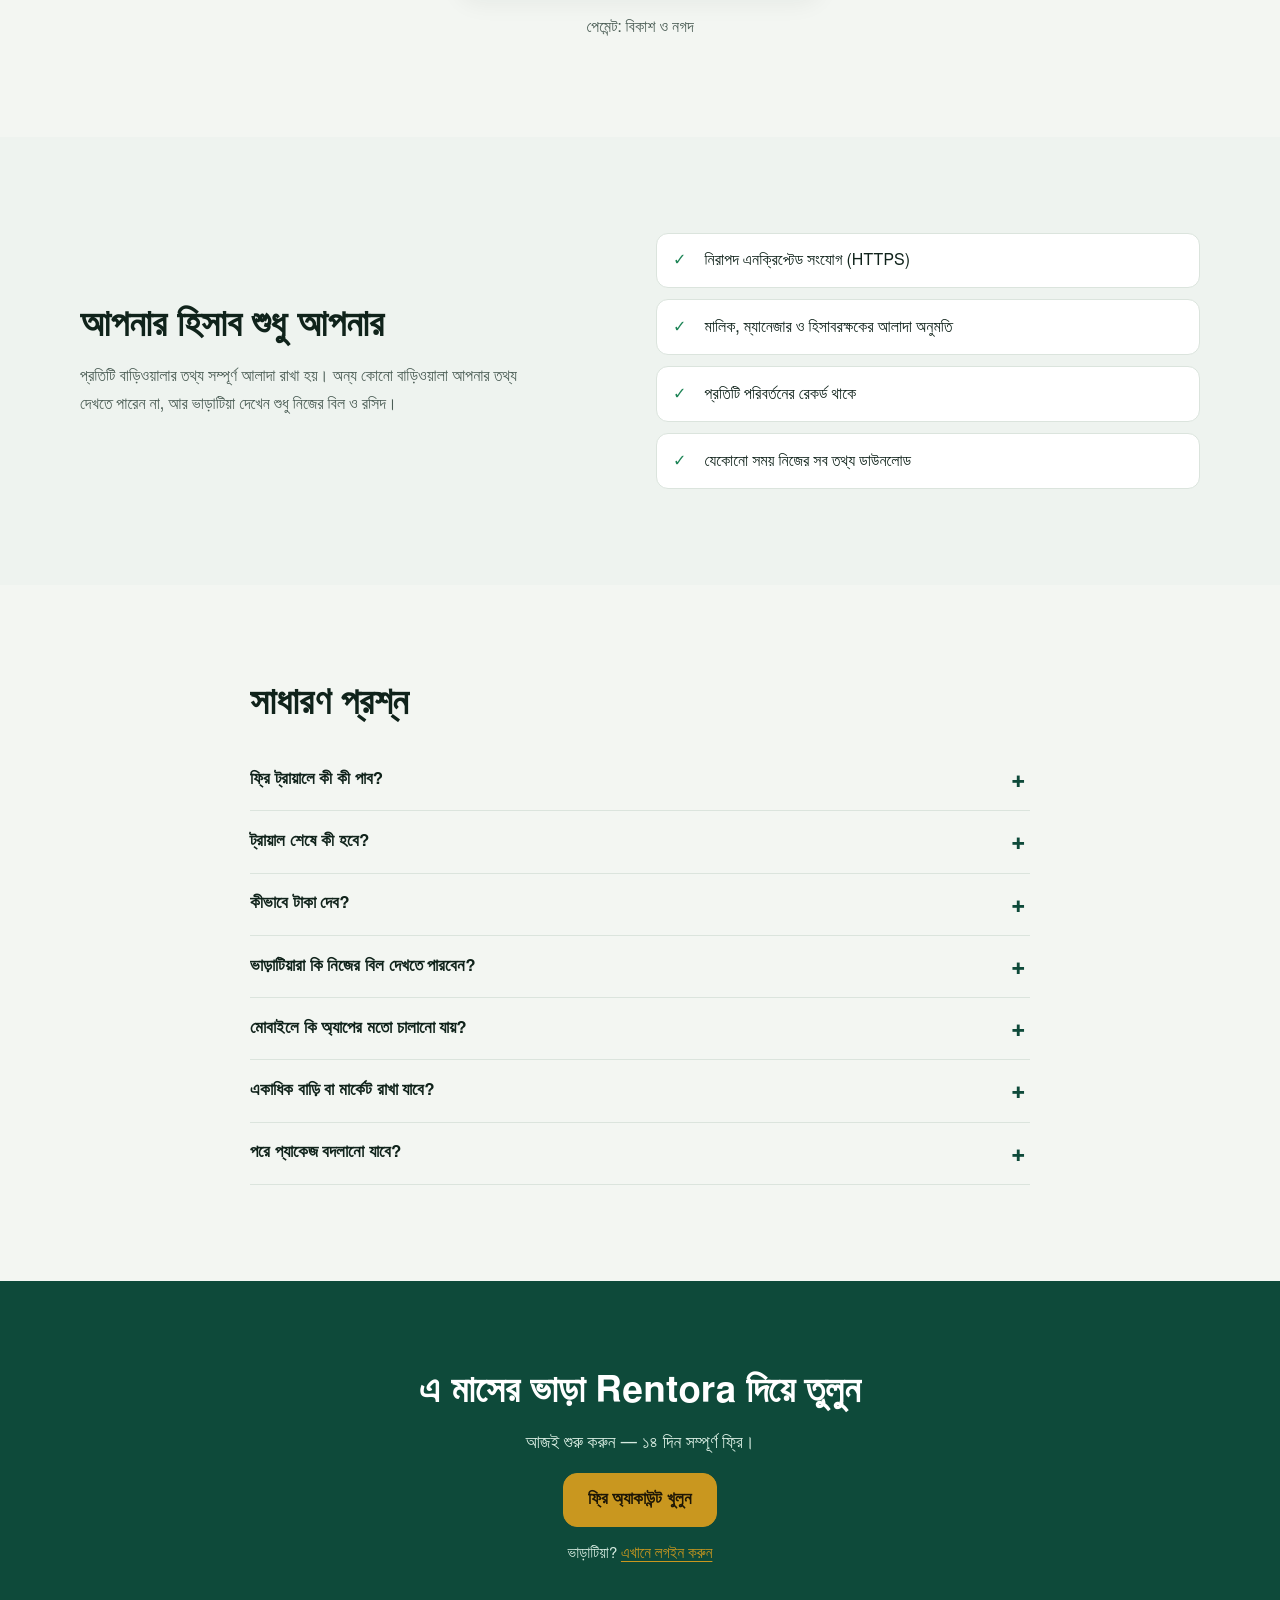
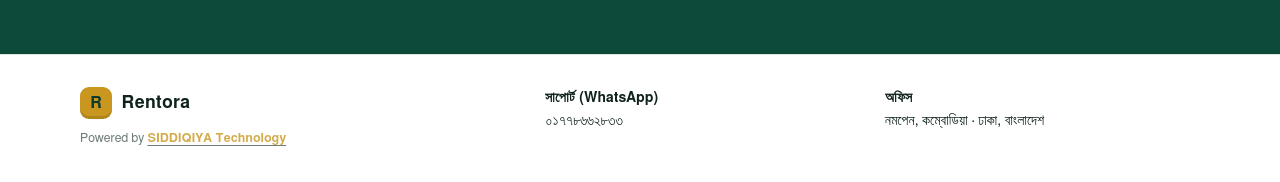
==== commit 803630ec: "Home page that sells, getting-started guide, clearer Bangla type - New public home page: benefits, b" ====
--- a/index.html
+++ b/index.html
@@ -7,75 +7,147 @@
 <meta name="theme-color" content="#0e4a3a">
 <meta http-equiv="Content-Security-Policy" content="default-src 'self'; script-src 'self' https://esm.sh; style-src 'self' 'unsafe-inline' https://fonts.googleapis.com; font-src https://fonts.gstatic.com; img-src 'self' data:; connect-src 'self' https://*.supabase.co wss://*.supabase.co https://esm.sh; object-src 'none'; base-uri 'self'; form-action 'self'">
 <title>Rentora — বাড়ি ভাড়া ব্যবস্থাপনা</title>
-<meta name="description" content="Rentora: বাড়িওয়ালাদের জন্য ভাড়া, বকেয়া, ইউটিলিটি বিল, ইনভয়েস ও রসিদের সহজ সফটওয়্যার। Powered by SIDDIQIYA Technology.">
-<meta property="og:title" content="Rentora — বাড়ি ভাড়া ব্যবস্থাপনা">
-<meta property="og:description" content="ভাড়ার খাতা এখন মোবাইলে। কে দিল, কার বকেয়া — এক নজরে।">
+<meta name="description" content="বাড়িওয়ালাদের জন্য ভাড়া, বকেয়া, বিদ্যুৎ-গ্যাস-পানির বিল, ইনভয়েস ও রসিদের সহজ সফটওয়্যার। ১৪ দিন ফ্রি। Powered by SIDDIQIYA Technology.">
+<meta property="og:title" content="Rentora — ভাড়ার খাতা এখন মোবাইলে">
+<meta property="og:description" content="কে ভাড়া দিল, কার বকেয়া — এক নজরে। এক ক্লিকে ইনভয়েস ও রসিদ। ১৪ দিন ফ্রি।">
+<meta property="og:url" content="https://rentora.hsdmj.com/">
+<meta property="og:image" content="https://rentora.hsdmj.com/assets/img/icon-512.png">
 <link rel="apple-touch-icon" href="assets/img/apple-touch-icon.png">
-<meta name="apple-mobile-web-app-capable" content="yes">
-<meta name="mobile-web-app-capable" content="yes">
 <meta name="apple-mobile-web-app-title" content="Rentora">
-<meta name="apple-mobile-web-app-status-bar-style" content="default">
+<link rel="manifest" href="site.webmanifest">
 <link rel="icon" href="assets/img/favicon.svg" type="image/svg+xml">
-<link rel="manifest" href="site.webmanifest">
 <link rel="preconnect" href="https://fonts.googleapis.com"><link rel="preconnect" href="https://fonts.gstatic.com" crossorigin>
-<link rel="stylesheet" href="https://fonts.googleapis.com/css2?family=Anek+Bangla:wght@500;600;700;800&family=Hind+Siliguri:wght@400;500;600;700&display=swap">
+<link rel="stylesheet" href="https://fonts.googleapis.com/css2?family=Anek+Bangla:wght@500;600;700&family=Noto+Sans+Bengali:wght@400;500;600;700&display=swap">
 <link rel="stylesheet" href="assets/css/rentora.css">
+<link rel="stylesheet" href="assets/css/landing.css">
 </head>
-<body>
-<div class="auth">
-  <section class="auth-art">
-    <div class="brandrow" style="justify-content:space-between;width:100%"><div style="display:flex;gap:.8rem;align-items:center"><span class="mark">R</span><div><div class="wordmark">Rentora</div><div class="powered" id="pw1"></div></div></div><span id="langSlot"></span></div>
-    <div style="display:grid;gap:1rem">
-      <h1>ভাড়ার খাতা এখন আপনার মোবাইলে</h1>
-      <p class="lead">কে ভাড়া দিল, কার বকেয়া, এ মাসে বিদ্যুৎ বিল কত — এক নজরে দেখুন। ইনভয়েস আর রসিদ তৈরি হয় এক ক্লিকে।</p>
+<body class="lp">
+<header class="lp-top">
+  <div class="lp-wrap lp-top-in">
+    <a class="lp-brand" href="./"><span class="mark">R</span><span class="wordmark">Rentora</span></a>
+    <nav class="lp-links" aria-label="পাতার অংশ"><a href="#features">সুবিধা</a><a href="#pricing">দাম</a><a href="#faq">প্রশ্ন-উত্তর</a></nav>
+    <span class="lp-actions"><span id="langSlot"></span><a class="btn ghost sm" href="login.html">লগইন</a><a class="btn gold sm lp-hide-xs" href="login.html?signup=1">ফ্রি শুরু করুন</a></span>
+  </div>
+</header>
+
+<main>
+  <section class="lp-hero">
+    <div class="lp-wrap lp-hero-in">
+      <div class="lp-hero-copy">
+        <h1>ভাড়ার খাতা এখন আপনার মোবাইলে</h1>
+        <p class="lp-lead">কে ভাড়া দিল, কার বকেয়া, এ মাসে বিদ্যুৎ বিল কত — এক নজরে দেখুন। এক ক্লিকে ইনভয়েস, সাথে সাথে রসিদ। খাতা-কলম আর হিসাবের ঝামেলা শেষ।</p>
+        <div class="lp-cta">
+          <a class="btn gold lp-big" href="login.html?signup=1">১৪ দিন ফ্রি ব্যবহার করুন</a>
+          <a class="btn lp-ghost lp-big" href="#how">কীভাবে কাজ করে</a>
+        </div>
+        <ul class="lp-trust"><li>কোনো কার্ড লাগবে না</li><li>বাংলা ও English</li><li>মোবাইল, ট্যাব ও কম্পিউটারে</li></ul>
+      </div>
+      <figure class="lp-phone" aria-label="Rentora ড্যাশবোর্ডের নমুনা ছবি">
+        <div class="lp-screen">
+          <div class="lp-scr-head"><span class="mark" style="width:26px;height:26px;font-size:.85rem;border-radius:8px">R</span><b>ড্যাশবোর্ড</b></div>
+          <div class="lp-scr-hero">
+            <span>নভেম্বরে আদায় হয়েছে</span>
+            <b>৳১,২৮,৫০০</b>
+            <i class="lp-meter"><i style="width:79%"></i></i>
+            <span>মোট বিল ৳১,৬২,০০০ · ৭৯%</span>
+          </div>
+          <div class="lp-scr-tiles">
+            <span class="t paid"><b>1A</b>পরিশোধিত</span><span class="t paid"><b>1B</b>পরিশোধিত</span>
+            <span class="t due"><b>2A</b>বকেয়া ৳১৫,০০০</span><span class="t partial"><b>2B</b>আংশিক</span>
+            <span class="t paid"><b>3A</b>পরিশোধিত</span><span class="t vacant"><b>3B</b>খালি</span>
+          </div>
+          <div class="lp-scr-btn">ভাড়া আদায় করুন</div>
+        </div>
+        <figcaption>নমুনা ছবি</figcaption>
+      </figure>
     </div>
-    <ul class="feature-lines">
-      <li>এক নজরে কার ভাড়া পরিশোধিত, কার বকেয়া</li>
-      <li>এক ক্লিকে মাসিক ইনভয়েস, বিদ্যুৎ-গ্যাস-পানির বিলসহ</li>
-      <li>সাথে সাথে রসিদ — প্রিন্ট বা WhatsApp-এ পাঠান</li>
-      <li>আয়, খরচ ও বছরের লাভ-ক্ষতি রিপোর্ট</li>
-    </ul>
-    <p class="bottom small" style="color:#cfe6da">সাপোর্ট: ০১৭৭৮৬৬২৮৩৩ · <span id="pw2"></span></p>
   </section>
 
-  <section class="auth-form">
-    <div class="auth-card">
-      <div>
-        <h2 id="formTitle">লগইন করুন</h2>
-        <p class="muted" id="formLead">আপনার ইমেইল ও পাসওয়ার্ড দিন।</p>
+  <section class="lp-sec lp-compare" aria-labelledby="cmpTitle">
+    <div class="lp-wrap">
+      <h2 id="cmpTitle">খাতা-কলমের ঝামেলা, এক জায়গায় সমাধান</h2>
+      <div class="lp-cmp">
+        <div class="lp-cmp-col old"><h3>খাতায় হিসাব</h3>
+          <ul><li>মাস শেষে কে দিল, কে দিল না — খাতা উল্টে খুঁজতে হয়</li><li>বিদ্যুৎ বিল হাতে হিসাব, ভুলের ভয়</li><li>রসিদ চাইলে হাতে লিখে দিতে হয়</li><li>বছরে কত আয়, কত খরচ — জানা কঠিন</li></ul></div>
+        <div class="lp-cmp-col new"><h3>Rentora-তে</h3>
+          <ul><li>প্রতিটি ফ্ল্যাটের অবস্থা রঙে রঙে, এক নজরে</li><li>মিটার রিডিং দিলেই বিল নিজে হিসাব হয়</li><li>টাকা নিলেই রসিদ — প্রিন্ট বা WhatsApp</li><li>মাসভিত্তিক লাভ-ক্ষতি রিপোর্ট, PDF ও CSV</li></ul></div>
       </div>
-      <div class="role-tabs" role="group" aria-label="আপনি কে">
-        <button type="button" data-role="owner" aria-pressed="true"><b>বাড়িওয়ালা</b><span>বাড়ি ও ভাড়া পরিচালনা</span></button>
-        <button type="button" data-role="tenant" aria-pressed="false"><b data-en="Tenant">ভাড়াটিয়া</b><span>বিল দেখুন, রসিদ নিন</span></button>
-      </div>
-
-      <form class="form" id="authForm" novalidate>
-        <label class="field" id="nameField" hidden><span>আপনার নাম</span><input class="input" name="full_name" autocomplete="name" maxlength="120"></label>
-        <label class="field"><span>ইমেইল</span><input class="input" name="email" type="email" required autocomplete="email"></label>
-        <label class="field" id="passField"><span>পাসওয়ার্ড</span><input class="input" name="password" type="password" minlength="8" required autocomplete="current-password"></label>
-        <div class="form-error" hidden></div>
-        <div class="form-ok" hidden style="background:var(--paid-soft);color:var(--paid);padding:.6rem .8rem;border-radius:8px;font-weight:600"></div>
-        <button class="btn primary block" id="submitBtn" type="submit">লগইন</button>
-      </form>
-      <div style="display:flex;justify-content:space-between;gap:1rem;flex-wrap:wrap" class="small">
-        <button class="link-btn" type="button" id="modeBtn">নতুন অ্যাকাউন্ট খুলুন</button>
-        <button class="link-btn" type="button" id="forgotBtn">পাসওয়ার্ড ভুলে গেছেন?</button>
-      </div>
-      <p class="small muted" id="tenantHint" hidden>বাড়িওয়ালা Rentora-তে আপনার যে ইমেইল দিয়েছেন, সেই ইমেইল দিয়ে অ্যাকাউন্ট খুলুন। তাহলে আপনার বিল ও রসিদ নিজে থেকে দেখা যাবে।</p>
-
-      <div class="demo-box" id="demoBox" hidden>
-        <b>সাইন আপ ছাড়াই দেখে নিন</b>
-        <span class="small">নমুনা তথ্যসহ পুরো সফটওয়্যারটি চালিয়ে দেখুন।</span>
-        <div class="row">
-          <a class="btn sm primary" href="app.html?demo=owner">বাড়িওয়ালার ডেমো</a>
-          <a class="btn sm" href="tenant.html?demo=tenant">ভাড়াটিয়ার ডেমো</a>
-          <a class="btn sm ghost" href="admin.html?demo=admin">Super Admin ডেমো</a>
-        </div>
-      </div>
-      <p class="small muted" style="text-align:center"><span id="pw3"></span></p>
     </div>
   </section>
-</div>
-<script type="module" src="assets/js/login.js"></script>
+
+  <section class="lp-sec" id="features" aria-labelledby="featTitle">
+    <div class="lp-wrap">
+      <h2 id="featTitle">বাড়িওয়ালার যা যা দরকার, সব এক অ্যাপে</h2>
+      <div class="lp-feats" id="feats"></div>
+    </div>
+  </section>
+
+  <section class="lp-sec lp-how" id="how" aria-labelledby="howTitle">
+    <div class="lp-wrap">
+      <h2 id="howTitle">১০ মিনিটে শুরু করুন</h2>
+      <ol class="lp-steps">
+        <li><b>অ্যাকাউন্ট খুলুন</b><span>ইমেইল দিয়ে সাইন আপ করুন। ১৪ দিন সবকিছু ফ্রি।</span></li>
+        <li><b>বাড়ি ও ফ্ল্যাট যোগ করুন</b><span>বাড়ি › ভবন › ফ্ল্যাট/দোকান › রুম — যেভাবে আপনার সম্পত্তি সাজানো।</span></li>
+        <li><b>ভাড়াটিয়া বসান</b><span>নাম, মোবাইল, ভাড়া আর জামানত লিখে চুক্তি শুরু করুন।</span></li>
+        <li><b>ইনভয়েস দিন, ভাড়া তুলুন</b><span>মাসের শুরুতে এক ক্লিকে সব ইনভয়েস। টাকা পেলেই রসিদ।</span></li>
+      </ol>
+    </div>
+  </section>
+
+  <section class="lp-sec" id="pricing" aria-labelledby="priceTitle">
+    <div class="lp-wrap">
+      <h2 id="priceTitle">সহজ দাম, লুকানো কোনো খরচ নেই</h2>
+      <p class="lp-sub">১৪ দিন সব সুবিধা ফ্রি। তারপর আপনার বাড়ির মাপমতো প্যাকেজ বেছে নিন। স্বয়ংক্রিয়ভাবে কোনো টাকা কাটা হয় না।</p>
+      <div class="lp-cycle"><div class="seg" id="cyc" role="group" aria-label="বিলিং"><button type="button" data-c="monthly" aria-pressed="true">মাসিক</button><button type="button" data-c="yearly" aria-pressed="false">বার্ষিক — ২ মাস ফ্রি</button></div></div>
+      <div class="lp-plans" id="plans"></div>
+      <p class="lp-pay">পেমেন্ট: বিকাশ ও নগদ</p>
+    </div>
+  </section>
+
+  <section class="lp-sec lp-safe" aria-labelledby="safeTitle">
+    <div class="lp-wrap lp-safe-in">
+      <div><h2 id="safeTitle">আপনার হিসাব শুধু আপনার</h2>
+        <p>প্রতিটি বাড়িওয়ালার তথ্য সম্পূর্ণ আলাদা রাখা হয়। অন্য কোনো বাড়িওয়ালা আপনার তথ্য দেখতে পারেন না, আর ভাড়াটিয়া দেখেন শুধু নিজের বিল ও রসিদ।</p></div>
+      <ul class="lp-safe-list">
+        <li>নিরাপদ এনক্রিপ্টেড সংযোগ (HTTPS)</li>
+        <li>মালিক, ম্যানেজার ও হিসাবরক্ষকের আলাদা অনুমতি</li>
+        <li>প্রতিটি পরিবর্তনের রেকর্ড থাকে</li>
+        <li>যেকোনো সময় নিজের সব তথ্য ডাউনলোড</li>
+      </ul>
+    </div>
+  </section>
+
+  <section class="lp-sec" id="faq" aria-labelledby="faqTitle">
+    <div class="lp-wrap lp-faq">
+      <h2 id="faqTitle">সাধারণ প্রশ্ন</h2>
+      <details><summary>ফ্রি ট্রায়ালে কী কী পাব?</summary><p>১৪ দিন সব সুবিধা ফ্রি — ইনভয়েস, রসিদ, ইউটিলিটি বিল, রিপোর্ট সব। কোনো কার্ড বা অগ্রিম টাকা লাগবে না।</p></details>
+      <details><summary>ট্রায়াল শেষে কী হবে?</summary><p>আপনার সব তথ্য থেকে যাবে। পছন্দের প্যাকেজ নিলে আগের মতোই কাজ চালিয়ে যেতে পারবেন। না নিলেও তথ্য দেখতে পারবেন।</p></details>
+      <details><summary>কীভাবে টাকা দেব?</summary><p>বিকাশ বা নগদে Send Money করে অ্যাপে ট্রানজেকশন আইডি দিন। যাচাইয়ের পর সাবস্ক্রিপশন চালু হয়। স্বয়ংক্রিয়ভাবে কোনো টাকা কাটা হয় না।</p></details>
+      <details><summary>ভাড়াটিয়ারা কি নিজের বিল দেখতে পারবেন?</summary><p>হ্যাঁ। ভাড়াটিয়ার ইমেইল দিলে তিনি নিজের অ্যাকাউন্টে লগইন করে নিজের ইনভয়েস, বকেয়া ও রসিদ দেখতে পারবেন।</p></details>
+      <details><summary>মোবাইলে কি অ্যাপের মতো চালানো যায়?</summary><p>হ্যাঁ। ফোনের ব্রাউজারে Rentora খুলে "Add to Home Screen" করলে অ্যাপের মতো আইকনসহ খুলবে। iPhone ও Android দুটোতেই।</p></details>
+      <details><summary>একাধিক বাড়ি বা মার্কেট রাখা যাবে?</summary><p>যাবে। প্রতিটি সম্পত্তিতে একাধিক ভবন, ফ্ল্যাট, দোকান ও রুম রাখতে পারবেন। প্যাকেজ অনুযায়ী মোট ইউনিটের সীমা থাকে।</p></details>
+      <details><summary>পরে প্যাকেজ বদলানো যাবে?</summary><p>যাবে। যেকোনো সময় বড় বা ছোট প্যাকেজ নিতে পারবেন।</p></details>
+    </div>
+  </section>
+
+  <section class="lp-final">
+    <div class="lp-wrap lp-final-in">
+      <h2>এ মাসের ভাড়া Rentora দিয়ে তুলুন</h2>
+      <p>আজই শুরু করুন — ১৪ দিন সম্পূর্ণ ফ্রি।</p>
+      <a class="btn gold lp-big" href="login.html?signup=1">ফ্রি অ্যাকাউন্ট খুলুন</a>
+      <p class="lp-tenant">ভাড়াটিয়া? <a href="login.html?role=tenant">এখানে লগইন করুন</a></p>
+    </div>
+  </section>
+</main>
+
+<footer class="lp-foot">
+  <div class="lp-wrap lp-foot-in">
+    <div><a class="lp-brand" href="./"><span class="mark" style="width:32px;height:32px;font-size:1rem;border-radius:9px">R</span><span class="wordmark" style="font-size:1.1rem">Rentora</span></a>
+      <p class="small" id="pwFoot"></p></div>
+    <div class="small"><b>সাপোর্ট (WhatsApp)</b><br><span class="num">০১৭৭৮৬৬২৮৩৩</span></div>
+    <div class="small"><b>অফিস</b><br>নমপেন, কম্বোডিয়া · ঢাকা, বাংলাদেশ</div>
+  </div>
+</footer>
+<script type="module" src="assets/js/landing.js"></script>
 </body>
 </html>
--- a/assets/css/rentora.css
+++ b/assets/css/rentora.css
@@ -2,30 +2,30 @@
    Concept: a landlord's rent ledger (ভাড়ার খাতা). Ledger green + brand gold on a cool paper ground.
    Desktop: green sidebar + content. Phone: app bar, bottom tabs, one central "টাকা জমা" action. */
 :root {
-  --paper: #f3f6f2; --surface: #ffffff; --surface-2: #eef3ef; --ink: #10231b; --muted: #5a6b63; --line: #dbe4dd;
+  --paper: #f3f6f2; --surface: #ffffff; --surface-2: #eef3ef; --ink: #10231b; --muted: #4b5d55; --line: #dbe4dd;
   --brand: #0e4a3a; --brand-ink: #ffffff; --brand-soft: #e1efe8; --gold: #c9971f; --gold-soft: #f8edcf;
   --paid: #1d8456; --paid-soft: #dcf1e5; --partial: #b26b00; --partial-soft: #fbecd2; --due: #c03a28; --due-soft: #fbe2dd;
   --vacant: #7c8a84; --vacant-soft: #e9eeeb; --focus: #c9971f;
   --shadow: 0 1px 2px rgba(16,35,27,.06), 0 8px 24px rgba(16,35,27,.06);
-  --font-display: "Anek Bangla", "Hind Siliguri", "Noto Sans Bengali", "FreeSans", system-ui, sans-serif;
-  --font-body: "Hind Siliguri", "Noto Sans Bengali", "FreeSans", system-ui, sans-serif;
+  --font-display: "Anek Bangla", "Noto Sans Bengali", "Hind Siliguri", "FreeSans", system-ui, sans-serif;
+  --font-body: "Noto Sans Bengali", "Hind Siliguri", "FreeSans", system-ui, sans-serif;
   --r-lg: 18px; --r-md: 12px; --r-sm: 8px;
   color-scheme: light;
 }
 @media (prefers-color-scheme: dark) { :root:not([data-theme="light"]) {
-  --paper: #0c1512; --surface: #13201b; --surface-2: #182822; --ink: #e6efe9; --muted: #9bb0a6; --line: #253a31;
+  --paper: #0c1512; --surface: #13201b; --surface-2: #182822; --ink: #e6efe9; --muted: #aec2b8; --line: #253a31;
   --brand: #1f7a5f; --brand-ink: #ffffff; --brand-soft: #173a2f; --gold: #e2b33e; --gold-soft: #3a3016;
   --paid: #45c486; --paid-soft: #17392a; --partial: #e9a43c; --partial-soft: #3b2c12; --due: #f07a64; --due-soft: #42211b;
   --vacant: #8fa29a; --vacant-soft: #1f2c27; --shadow: 0 1px 2px rgba(0,0,0,.3), 0 8px 24px rgba(0,0,0,.25); color-scheme: dark; } }
 :root[data-theme="dark"] {
-  --paper: #0c1512; --surface: #13201b; --surface-2: #182822; --ink: #e6efe9; --muted: #9bb0a6; --line: #253a31;
+  --paper: #0c1512; --surface: #13201b; --surface-2: #182822; --ink: #e6efe9; --muted: #aec2b8; --line: #253a31;
   --brand: #1f7a5f; --brand-ink: #ffffff; --brand-soft: #173a2f; --gold: #e2b33e; --gold-soft: #3a3016;
   --paid: #45c486; --paid-soft: #17392a; --partial: #e9a43c; --partial-soft: #3b2c12; --due: #f07a64; --due-soft: #42211b;
   --vacant: #8fa29a; --vacant-soft: #1f2c27; --shadow: 0 1px 2px rgba(0,0,0,.3), 0 8px 24px rgba(0,0,0,.25); color-scheme: dark; }
 
 * { box-sizing: border-box; }
 html, body { margin: 0; }
-body { background: var(--paper); color: var(--ink); font-family: var(--font-body); font-size: 16px; line-height: 1.6; -webkit-font-smoothing: antialiased; }
+body { background: var(--paper); color: var(--ink); font-family: var(--font-body); font-size: 16px; line-height: 1.65; text-rendering: optimizeLegibility; -webkit-font-smoothing: antialiased; }
 h1, h2, h3, h4 { font-family: var(--font-display); line-height: 1.25; margin: 0; font-weight: 650; text-wrap: balance; }
 h1 { font-size: 1.9rem; } h2 { font-size: 1.4rem; } h3 { font-size: 1.12rem; }
 p { margin: 0; }
@@ -291,8 +291,8 @@
 }
 .link-btn { background: none; border: 0; padding: 0; color: var(--brand); font-weight: 600; cursor: pointer; text-decoration: underline; text-underline-offset: 3px; }
 :root[data-theme="dark"] .link-btn { color: var(--gold); }
-.kv { display: grid; grid-template-columns: auto 1fr; gap: .35rem 1rem; }
-.kv dt { color: var(--muted); } .kv dd { margin: 0; font-weight: 600; }
+.kv { display: grid; grid-template-columns: minmax(5.5rem, max-content) minmax(0, 1fr); gap: .55rem 1rem; align-items: baseline; }
+.kv dt { color: var(--muted); } .kv dd { margin: 0; font-weight: 600; min-width: 0; overflow-wrap: anywhere; }
 .plans { display: grid; grid-template-columns: repeat(auto-fit, minmax(220px, 1fr)); gap: 1rem; }
 .plan { border: 1.5px solid var(--line); border-radius: var(--r-lg); padding: 1.2rem; display: grid; gap: .6rem; background: var(--surface); align-content: start; }
 .plan.current { border-color: var(--gold); box-shadow: 0 0 0 3px var(--gold-soft); }
@@ -318,5 +318,35 @@
 .feature-lines { list-style: none; margin: 0; display: grid; gap: 0; max-width: 460px; }
 .feature-lines li { display: flex; align-items: center; gap: .75rem; min-height: 44px; border-bottom: 1px solid rgba(255,255,255,.14); color: #e6f3ec; }
 .feature-lines li::before { content: ""; width: 9px; height: 9px; border-radius: 50%; background: var(--gold); flex: none; }
-#langSlot .btn { color: #fff; background: transparent; border-color: rgba(255,255,255,.35); }
+.auth-art #langSlot .btn { color: #fff; background: transparent; border-color: rgba(255,255,255,.35); }
 @media (max-width: 900px) { .auth-art .feature-lines { display: none; } }
+
+/* Clear Bengali numbers: amounts, counts and dates use the text face (its digits are open and even),
+   never the condensed display face. */
+.num, .ledger-hero .big, .stat b, .plan .price, .hero-figs b, .tile .a { font-family: var(--font-body); font-variant-numeric: tabular-nums; letter-spacing: .005em; }
+.ledger-hero .big { font-weight: 700; }
+.stat b, .hero-figs b { font-weight: 700; }
+.cols.two { grid-template-columns: repeat(2, minmax(0, 1fr)); }
+@media (max-width: 700px) { .cols.two { grid-template-columns: 1fr; } }
+.chip { line-height: 1.5; padding: .15rem .65rem; }
+@media (max-width: 640px) {
+  .sheet-foot { gap: .5rem; }
+  .sheet-foot .btn { flex: 1 1 8.5rem; white-space: nowrap; padding: .55rem .7rem; }
+  .sheet-body { padding: 1rem; }
+  .kv { grid-template-columns: minmax(5rem, max-content) minmax(0, 1fr); column-gap: .8rem; }
+}
+
+/* Getting-started guide (new accounts) */
+.start-guide { margin-bottom: 1rem; border-color: var(--gold); background: linear-gradient(0deg, var(--surface), var(--gold-soft) 260%); }
+.steps-list { list-style: none; counter-reset: st; padding: 0; margin: 0; display: grid; grid-template-columns: repeat(5, minmax(0, 1fr)); gap: .6rem; }
+.steps-list li { counter-increment: st; display: flex; align-items: center; gap: .6rem; padding: .7rem .8rem; border: 1px solid var(--line); border-radius: var(--r-md); background: var(--surface); min-height: 56px; }
+.steps-list li::before { content: counter(st); flex: none; width: 28px; height: 28px; border-radius: 50%; display: grid; place-items: center; font-weight: 700; font-size: .9rem; background: var(--surface-2); color: var(--muted); }
+.steps-list li.done { color: var(--muted); } .steps-list li.done::before { content: "✓"; background: var(--paid); color: #fff; }
+.steps-list li.next { border-color: var(--gold); box-shadow: 0 0 0 3px var(--gold-soft); } .steps-list li.next::before { background: var(--gold); color: #1d1606; }
+.steps-list a, .steps-list .link-btn { font-weight: 600; color: var(--brand); text-align: left; }
+:root[data-theme="dark"] .steps-list a { color: var(--gold); }
+@media (max-width: 1100px) { .steps-list { grid-template-columns: 1fr 1fr; } }
+@media (max-width: 520px) { .steps-list { grid-template-columns: 1fr; } }
+.plan { position: relative; }
+.plan.rec { border-color: var(--gold); }
+.plan-badge { position: absolute; top: -12px; left: 1.1rem; background: var(--gold); color: #1d1606; font-weight: 700; font-size: .8rem; padding: .15rem .7rem; border-radius: 99px; }
--- a/assets/css/landing.css
+++ b/assets/css/landing.css
@@ -0,0 +1,141 @@
+/* Rentora home page. Same tokens as the app; the hero carries the ledger-paper motif from the sign-in page. */
+.lp { background: var(--paper); }
+.lp-wrap { max-width: 1160px; margin: 0 auto; padding-left: max(20px, env(safe-area-inset-left, 0px)); padding-right: max(20px, env(safe-area-inset-right, 0px)); }
+.lp h2 { font-size: clamp(1.6rem, 3.4vw, 2.3rem); font-weight: 700; max-width: 22ch; }
+.lp-sec { padding-block: clamp(56px, 8vw, 96px); }
+.lp-sub { color: var(--muted); max-width: 62ch; margin-top: .7rem; font-size: 1.05rem; }
+
+/* Top bar */
+.lp-top { position: sticky; top: 0; z-index: 40; background: color-mix(in srgb, var(--surface) 92%, transparent); backdrop-filter: blur(10px); border-bottom: 1px solid var(--line); padding-top: env(safe-area-inset-top, 0px); }
+.lp-top-in { display: flex; align-items: center; gap: 1rem; min-height: 64px; }
+.lp-brand { display: inline-flex; align-items: center; gap: .6rem; color: var(--ink); text-decoration: none; }
+.lp-brand .mark { width: 36px; height: 36px; font-size: 1.15rem; border-radius: 10px; }
+.lp-links { display: flex; gap: 1.4rem; margin-left: 1.5rem; }
+.lp-links a { color: var(--ink); text-decoration: none; font-weight: 500; }
+.lp-links a:hover { color: var(--brand); }
+.lp-actions { margin-left: auto; display: flex; gap: .4rem; align-items: center; }
+@media (max-width: 820px) { .lp-links { display: none; } }
+@media (max-width: 420px) { .lp-hide-xs { display: none; } }
+
+/* Hero */
+.lp-hero { background: var(--brand); color: #fff; position: relative; overflow: hidden; }
+:root[data-theme="dark"] .lp-hero { background: #0f2a21; }
+@media (prefers-color-scheme: dark) { :root:not([data-theme="light"]) .lp-hero { background: #0f2a21; } }
+.lp-hero::before { content: ""; position: absolute; inset: 0; background: repeating-linear-gradient(0deg, transparent 0 39px, rgba(255,255,255,.055) 39px 40px); pointer-events: none; }
+.lp-hero-in { position: relative; display: grid; grid-template-columns: minmax(0, 1.15fr) minmax(0, .85fr); gap: clamp(28px, 5vw, 64px); align-items: center; padding-block: clamp(48px, 8vw, 96px); }
+.lp-hero h1 { font-size: clamp(2.2rem, 5.6vw, 3.9rem); font-weight: 700; line-height: 1.15; max-width: 14ch; }
+.lp-lead { margin-top: 1.1rem; font-size: clamp(1.05rem, 1.7vw, 1.2rem); color: #d6ebe0; max-width: 46ch; line-height: 1.75; }
+.lp-cta { display: flex; gap: .7rem; flex-wrap: wrap; margin-top: 1.8rem; }
+.lp-big { min-height: 54px; padding: .7rem 1.5rem; font-size: 1.05rem; border-radius: 14px; }
+.lp-ghost { background: transparent; color: #fff; border-color: rgba(255,255,255,.4); }
+.lp-ghost:hover { border-color: #fff; }
+.lp-trust { list-style: none; padding: 0; margin: 1.4rem 0 0; display: flex; flex-wrap: wrap; gap: .5rem 1.2rem; color: #cfe6da; font-size: .95rem; }
+.lp-trust li { display: flex; align-items: center; gap: .45rem; }
+.lp-trust li::before { content: ""; width: 16px; height: 16px; border-radius: 50%; background: var(--gold) url("data:image/svg+xml,%3Csvg xmlns='http://www.w3.org/2000/svg' viewBox='0 0 16 16'%3E%3Cpath d='M4 8.2l2.6 2.6L12 5.4' fill='none' stroke='%230e3a2d' stroke-width='2' stroke-linecap='round' stroke-linejoin='round'/%3E%3C/svg%3E") center/12px no-repeat; flex: none; }
+
+/* Phone mock */
+.lp-phone { margin: 0; justify-self: center; width: min(320px, 100%); }
+.lp-screen { background: var(--paper); color: var(--ink); border-radius: 34px; padding: 14px; border: 8px solid #0b2219; box-shadow: 0 30px 70px rgba(0,0,0,.35); display: grid; gap: 10px; transform: rotate(2deg); }
+.lp-scr-head { display: flex; align-items: center; gap: .5rem; padding: 4px 4px 2px; font-family: var(--font-display); }
+.lp-scr-hero { background: var(--brand); color: #fff; border-radius: 16px; padding: 14px; display: grid; gap: 6px; }
+:root[data-theme="dark"] .lp-scr-hero { background: #123b2f; }
+.lp-scr-hero span { font-size: .78rem; color: #cfe6da; }
+.lp-scr-hero b { font-size: 1.7rem; font-family: var(--font-body); line-height: 1.1; }
+.lp-meter { display: block; height: 8px; border-radius: 9px; background: rgba(255,255,255,.18); overflow: hidden; }
+.lp-meter > i { display: block; height: 100%; background: var(--gold); border-radius: 9px; }
+.lp-scr-tiles { display: grid; grid-template-columns: 1fr 1fr; gap: 7px; }
+.lp-scr-tiles .t { background: var(--surface); border: 1px solid var(--line); border-left-width: 4px; border-radius: 10px; padding: 7px 9px; font-size: .74rem; display: grid; color: var(--muted); }
+.lp-scr-tiles .t b { font-size: .95rem; color: var(--ink); font-family: var(--font-display); }
+.lp-scr-tiles .paid { border-left-color: var(--paid); } .lp-scr-tiles .paid { color: var(--paid); }
+.lp-scr-tiles .due { border-left-color: var(--due); color: var(--due); } .lp-scr-tiles .partial { border-left-color: var(--partial); color: var(--partial); }
+.lp-scr-tiles .vacant { border-left-color: var(--vacant); background: var(--surface-2); }
+.lp-scr-btn { justify-self: center; background: var(--gold); color: #1d1606; font-weight: 700; font-size: .85rem; border-radius: 99px; padding: 8px 16px; }
+.lp-phone figcaption { text-align: center; color: #b9d6c8; font-size: .78rem; margin-top: 14px; }
+@media (max-width: 860px) {
+  .lp-hero-in { grid-template-columns: 1fr; }
+  .lp-phone { width: min(290px, 86%); }
+  .lp-screen { transform: none; }
+}
+
+/* Before / after */
+.lp-compare { background: var(--surface); border-bottom: 1px solid var(--line); }
+.lp-cmp { display: grid; grid-template-columns: 1fr 1fr; gap: 1rem; margin-top: 2rem; }
+.lp-cmp-col { border-radius: var(--r-lg); padding: 1.4rem 1.5rem; }
+.lp-cmp-col.old { background: var(--surface-2); }
+.lp-cmp-col.new { background: var(--brand-soft); border: 1.5px solid color-mix(in srgb, var(--brand) 30%, transparent); }
+.lp-cmp-col h3 { margin-bottom: .8rem; }
+.lp-cmp-col ul { list-style: none; padding: 0; margin: 0; display: grid; gap: .7rem; }
+.lp-cmp-col li { display: grid; grid-template-columns: 22px 1fr; gap: .6rem; line-height: 1.6; }
+.lp-cmp-col.old li::before { content: "✕"; color: var(--due); font-weight: 700; }
+.lp-cmp-col.new li::before { content: "✓"; color: var(--paid); font-weight: 700; }
+@media (max-width: 700px) { .lp-cmp { grid-template-columns: 1fr; } }
+
+/* Features */
+.lp-feats { display: grid; grid-template-columns: repeat(4, minmax(0, 1fr)); gap: 1rem; margin-top: 2rem; }
+.lp-feat { background: var(--surface); border: 1px solid var(--line); border-radius: var(--r-lg); padding: 1.3rem; display: grid; gap: .5rem; align-content: start; }
+.lp-feat p { color: var(--muted); line-height: 1.65; }
+.lp-ic { width: 44px; height: 44px; border-radius: 12px; display: grid; place-items: center; background: var(--brand-soft); color: var(--brand); }
+:root[data-theme="dark"] .lp-ic { color: var(--gold); }
+@media (max-width: 1000px) { .lp-feats { grid-template-columns: repeat(2, minmax(0, 1fr)); } }
+@media (max-width: 520px) { .lp-feats { grid-template-columns: 1fr; } }
+
+/* Steps (a real sequence, so numbered) */
+.lp-how { background: var(--surface); border-block: 1px solid var(--line); }
+.lp-steps { list-style: none; counter-reset: s; padding: 0; margin: 2rem 0 0; display: grid; grid-template-columns: repeat(4, minmax(0, 1fr)); gap: 1rem; }
+.lp-steps li { counter-increment: s; display: grid; gap: .35rem; align-content: start; padding-top: 3.2rem; position: relative; }
+.lp-steps li::before { content: counter(s); position: absolute; top: 0; left: 0; width: 42px; height: 42px; border-radius: 50%; background: var(--gold); color: #1d1606; font-weight: 700; display: grid; place-items: center; font-size: 1.1rem; }
+.lp-steps li::after { content: ""; position: absolute; top: 21px; left: 52px; right: -8px; height: 2px; background: var(--line); }
+.lp-steps li:last-child::after { display: none; }
+.lp-steps b { font-family: var(--font-display); font-size: 1.12rem; }
+.lp-steps span { color: var(--muted); line-height: 1.6; }
+@media (max-width: 860px) { .lp-steps { grid-template-columns: 1fr 1fr; } .lp-steps li::after { display: none; } }
+@media (max-width: 520px) { .lp-steps { grid-template-columns: 1fr; } .lp-steps li { padding: 0 0 0 3.6rem; min-height: 48px; } }
+
+/* Pricing */
+.lp-cycle { margin-top: 1.6rem; }
+.lp-plans { display: grid; grid-template-columns: repeat(3, minmax(0, 1fr)); gap: 1rem; margin-top: 1.4rem; align-items: stretch; }
+.lp-plan { position: relative; background: var(--surface); border: 1.5px solid var(--line); border-radius: 20px; padding: 1.6rem 1.4rem; display: flex; flex-direction: column; gap: .5rem; }
+.lp-plan.rec { border-color: var(--gold); box-shadow: 0 0 0 4px var(--gold-soft), var(--shadow); }
+.lp-badge { position: absolute; top: -13px; left: 1.4rem; background: var(--gold); color: #1d1606; font-weight: 700; font-size: .82rem; padding: .2rem .8rem; border-radius: 99px; }
+.lp-for { color: var(--muted); font-size: .95rem; }
+.lp-price { font-size: 2.3rem; font-weight: 700; line-height: 1.1; margin-top: .4rem; }
+.lp-price small { font-size: .95rem; color: var(--muted); font-weight: 500; }
+.lp-note { color: var(--paid); font-weight: 600; font-size: .92rem; }
+.lp-plan ul { list-style: none; padding: 0; margin: .6rem 0 1rem; display: grid; gap: .5rem; flex: 1; }
+.lp-plan li { display: grid; grid-template-columns: 20px 1fr; gap: .5rem; }
+.lp-plan li::before { content: "✓"; color: var(--paid); font-weight: 700; }
+.lp-pay { color: var(--muted); margin-top: 1.2rem; text-align: center; }
+@media (max-width: 900px) { .lp-plans { grid-template-columns: 1fr; max-width: 460px; margin-inline: auto; } }
+
+/* Security */
+.lp-safe { background: var(--surface-2); }
+.lp-safe-in { display: grid; grid-template-columns: minmax(0, 1fr) minmax(0, 1fr); gap: 2rem; align-items: center; }
+.lp-safe p { color: var(--muted); margin-top: .8rem; max-width: 52ch; line-height: 1.75; }
+.lp-safe-list { list-style: none; padding: 0; margin: 0; display: grid; gap: .7rem; }
+.lp-safe-list li { background: var(--surface); border: 1px solid var(--line); border-radius: var(--r-md); padding: .85rem 1rem; display: grid; grid-template-columns: 22px 1fr; gap: .6rem; font-weight: 500; }
+.lp-safe-list li::before { content: "✓"; color: var(--paid); font-weight: 700; }
+@media (max-width: 800px) { .lp-safe-in { grid-template-columns: 1fr; } }
+
+/* FAQ */
+.lp-faq { max-width: 820px; }
+.lp-faq h2 { margin-bottom: 1.4rem; }
+.lp-faq details { border-bottom: 1px solid var(--line); }
+.lp-faq summary { cursor: pointer; list-style: none; padding: 1.05rem 2.4rem 1.05rem 0; font-weight: 600; font-size: 1.05rem; position: relative; min-height: 44px; }
+.lp-faq summary::-webkit-details-marker { display: none; }
+.lp-faq summary::after { content: "+"; position: absolute; right: .3rem; top: .75rem; font-size: 1.5rem; color: var(--brand); }
+.lp-faq details[open] summary::after { content: "−"; }
+.lp-faq details p { color: var(--muted); padding: 0 0 1.1rem; line-height: 1.75; }
+
+/* Final call */
+.lp-final { background: var(--brand); color: #fff; text-align: center; }
+:root[data-theme="dark"] .lp-final { background: #0f2a21; }
+.lp-final-in { padding-block: clamp(56px, 8vw, 88px); display: grid; justify-items: center; gap: .9rem; }
+.lp-final h2 { margin: 0 auto; }
+.lp-final p { color: #d6ebe0; font-size: 1.1rem; }
+.lp-tenant { font-size: .95rem !important; }
+.lp-tenant a { color: var(--gold); }
+
+.lp-foot { background: var(--surface); border-top: 1px solid var(--line); }
+.lp-foot-in { display: grid; grid-template-columns: 1.4fr 1fr 1fr; gap: 1.5rem; padding-block: 2rem calc(2rem + env(safe-area-inset-bottom, 0px)); }
+.lp-foot p { margin-top: .5rem; color: var(--muted); }
+@media (max-width: 700px) { .lp-foot-in { grid-template-columns: 1fr; } }
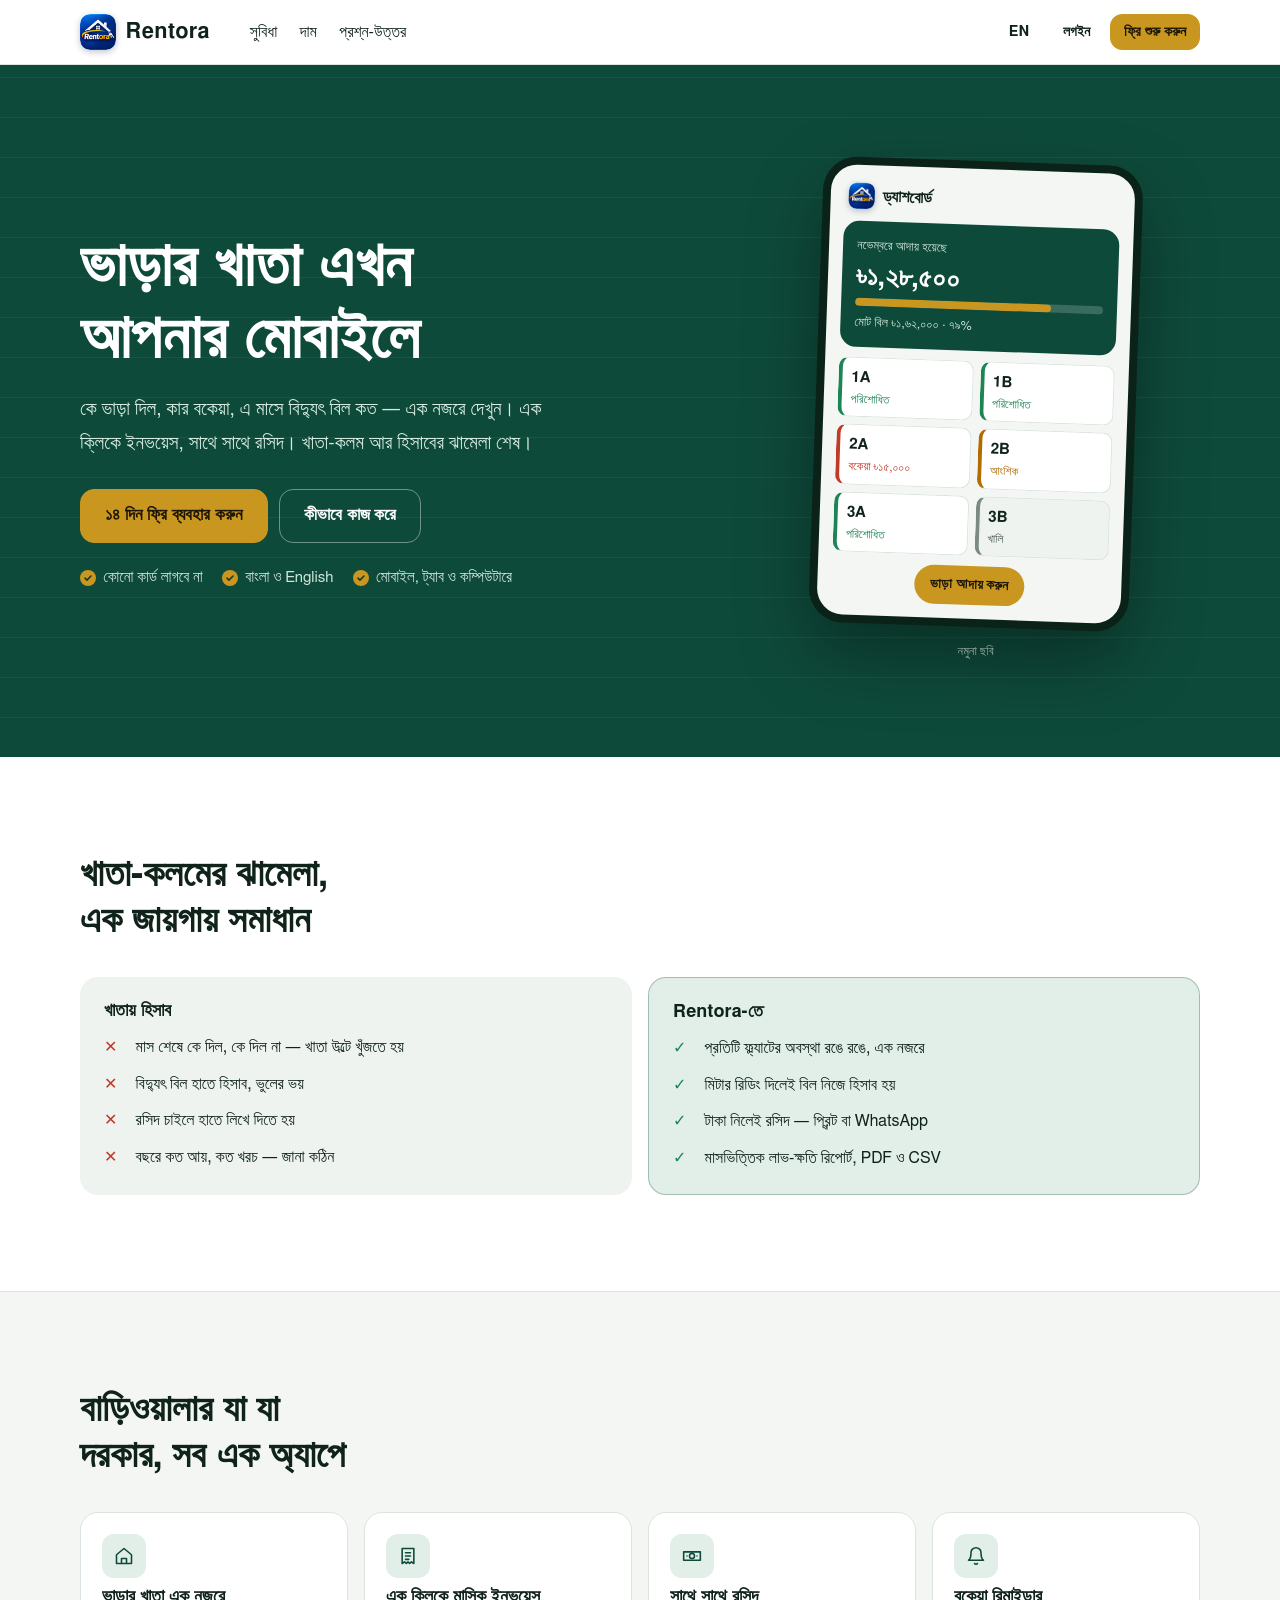
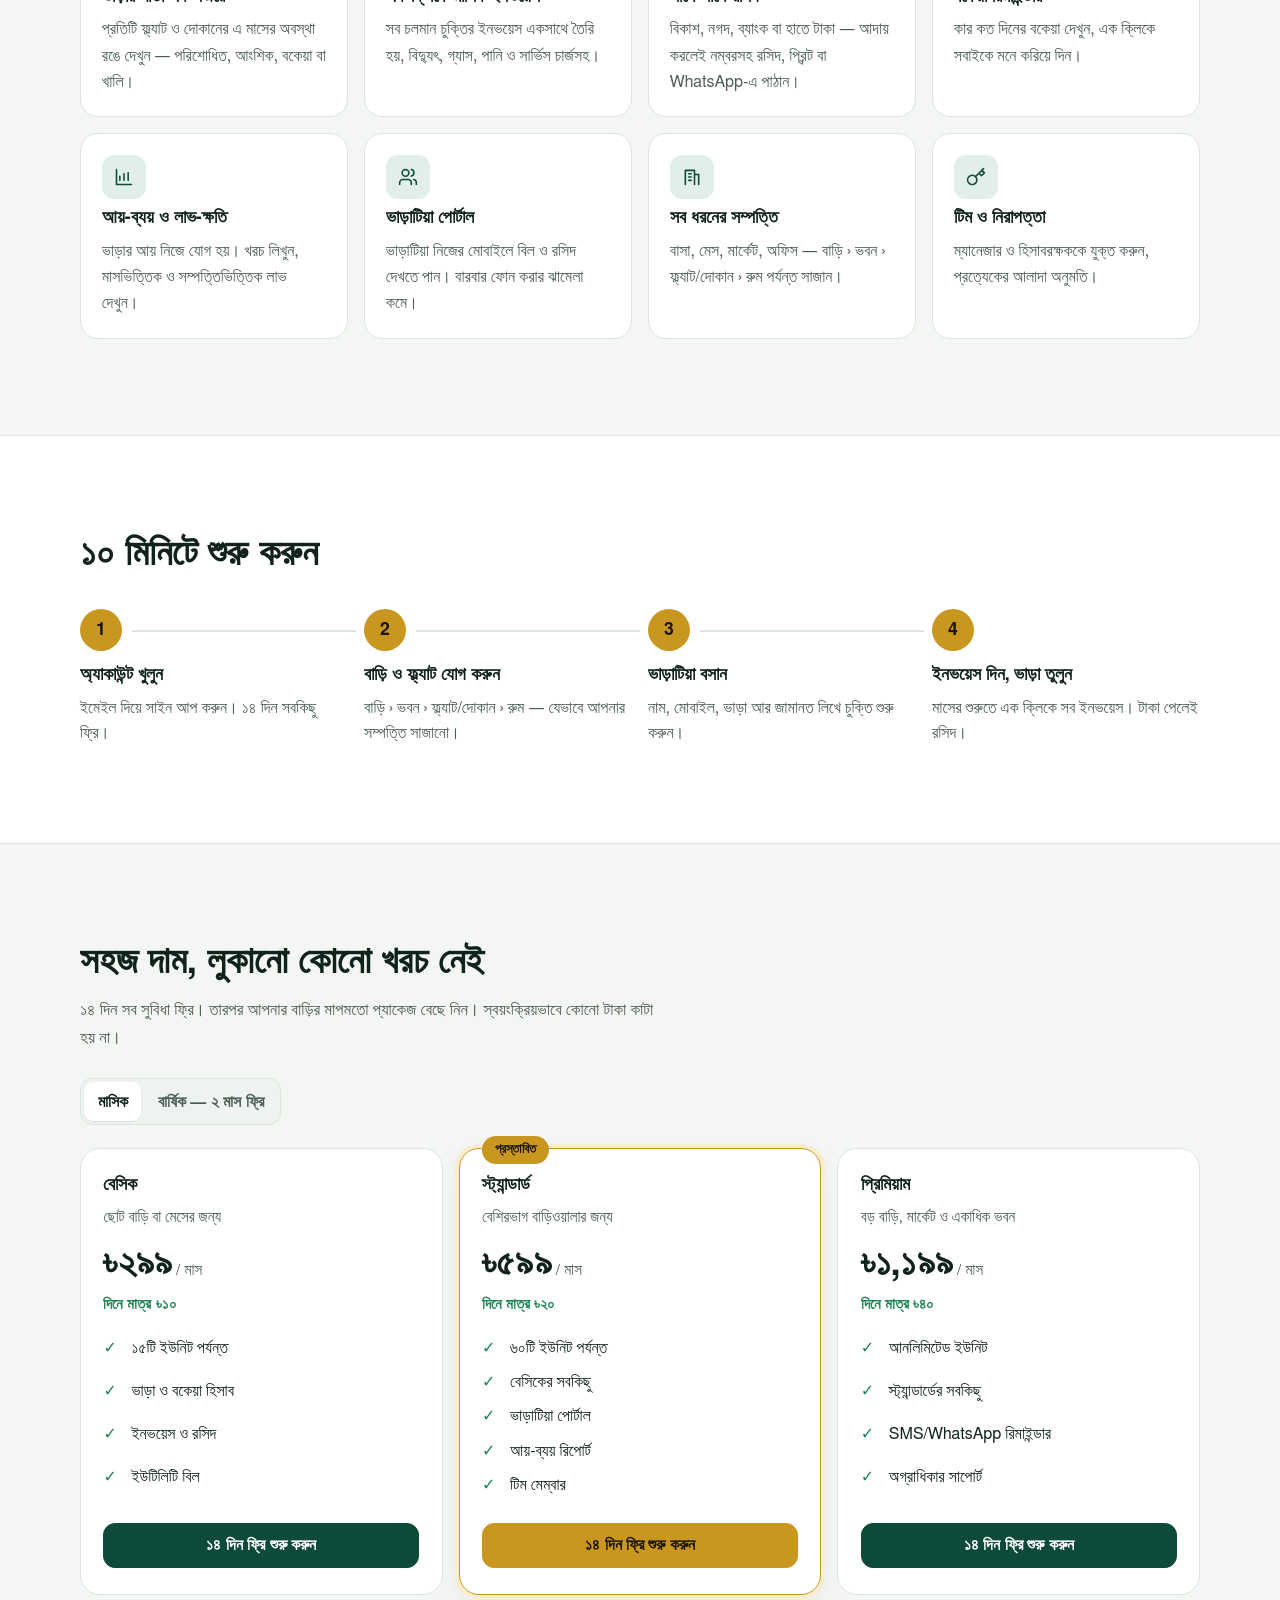
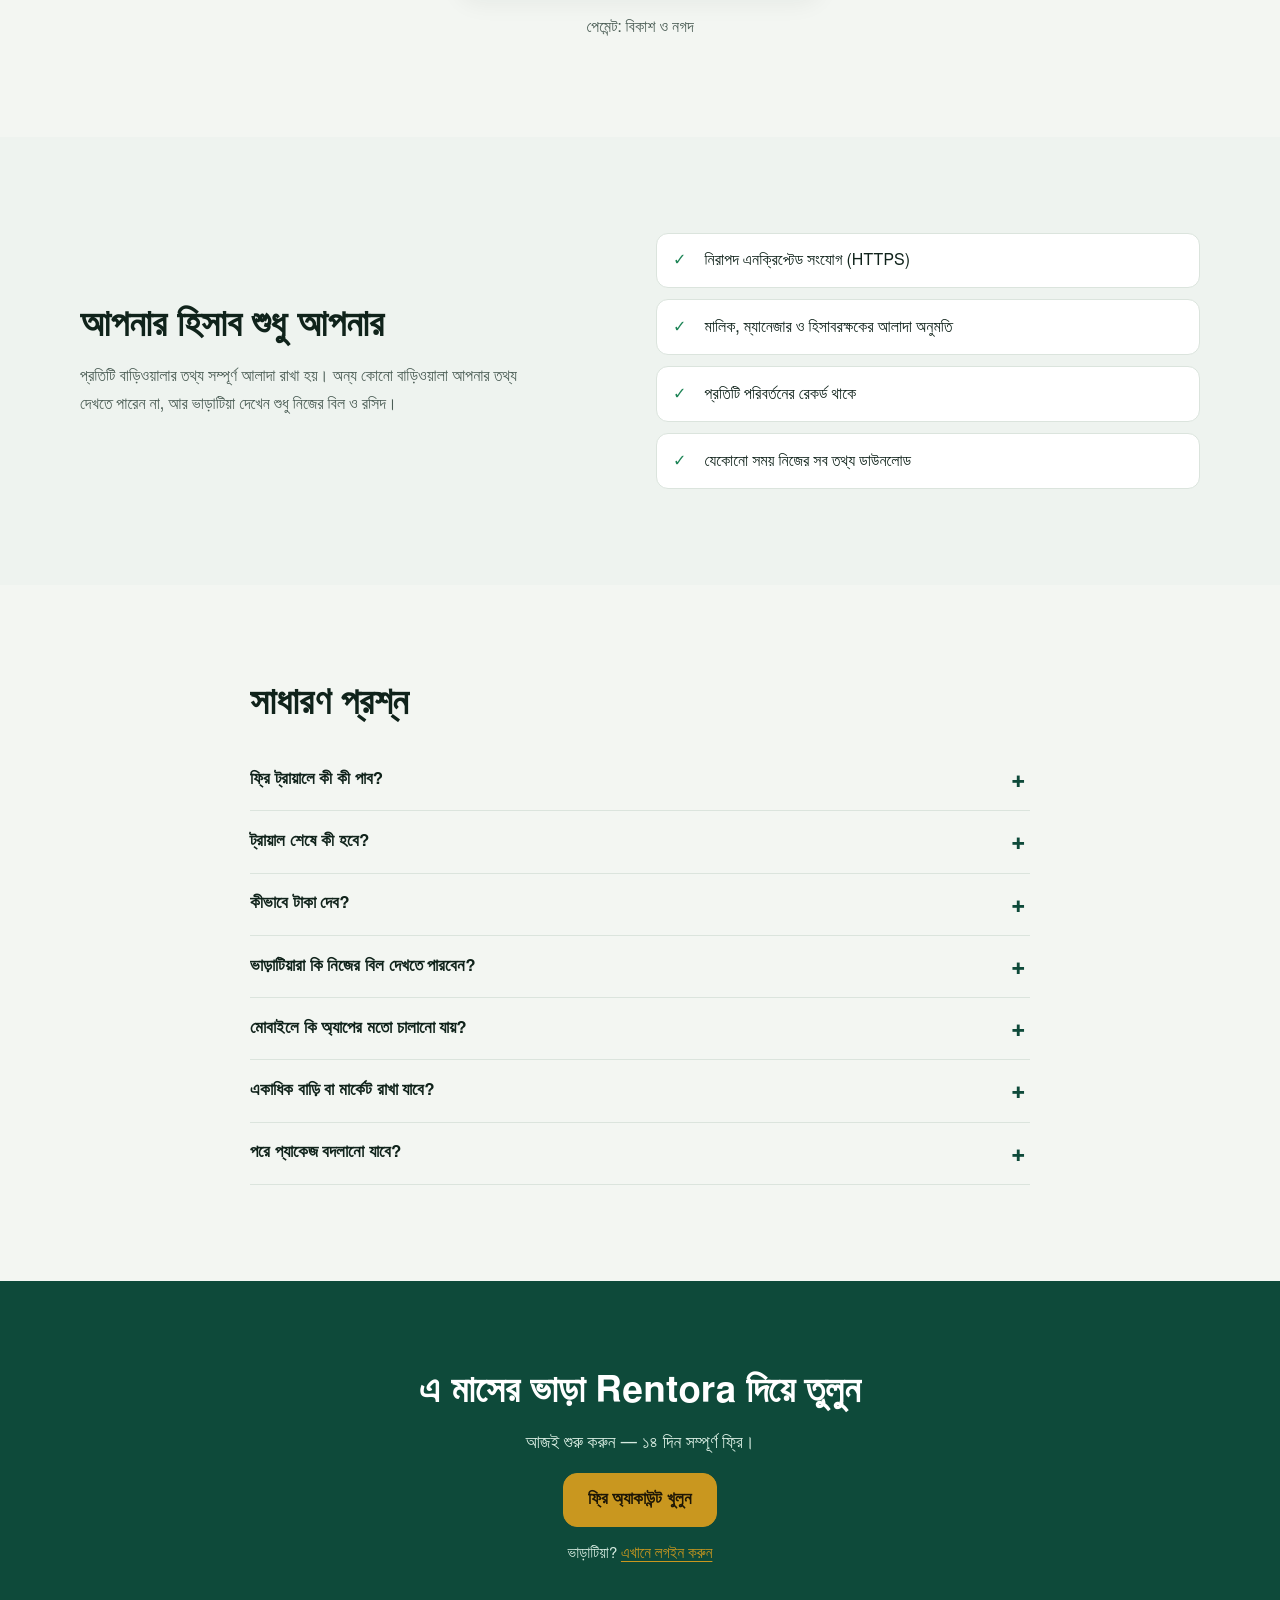
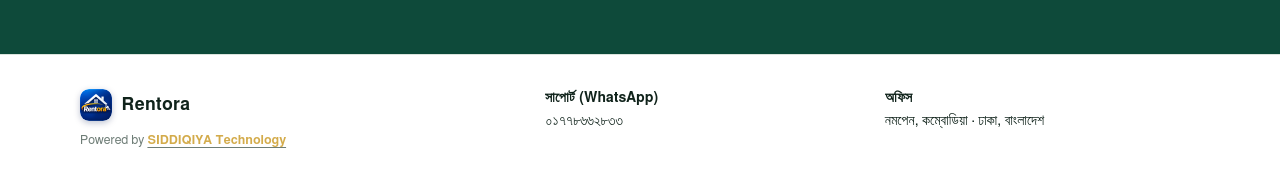
==== commit b423cb41: "New Rentora logo: brand mark, favicon, home-screen icons, social preview Co-Authored-By: Claude Opus" ====
--- a/index.html
+++ b/index.html
@@ -11,11 +11,11 @@
 <meta property="og:title" content="Rentora — ভাড়ার খাতা এখন মোবাইলে">
 <meta property="og:description" content="কে ভাড়া দিল, কার বকেয়া — এক নজরে। এক ক্লিকে ইনভয়েস ও রসিদ। ১৪ দিন ফ্রি।">
 <meta property="og:url" content="https://rentora.hsdmj.com/">
-<meta property="og:image" content="https://rentora.hsdmj.com/assets/img/icon-512.png">
+<meta property="og:image" content="https://rentora.hsdmj.com/assets/img/og.png">
 <link rel="apple-touch-icon" href="assets/img/apple-touch-icon.png">
 <meta name="apple-mobile-web-app-title" content="Rentora">
 <link rel="manifest" href="site.webmanifest">
-<link rel="icon" href="assets/img/favicon.svg" type="image/svg+xml">
+<link rel="icon" href="assets/img/favicon.png" type="image/png">
 <link rel="preconnect" href="https://fonts.googleapis.com"><link rel="preconnect" href="https://fonts.gstatic.com" crossorigin>
 <link rel="stylesheet" href="https://fonts.googleapis.com/css2?family=Anek+Bangla:wght@500;600;700&family=Noto+Sans+Bengali:wght@400;500;600;700&display=swap">
 <link rel="stylesheet" href="assets/css/rentora.css">
--- a/assets/css/rentora.css
+++ b/assets/css/rentora.css
@@ -266,7 +266,7 @@
 .auth-art::before { content: ""; position: absolute; inset: 0; background: repeating-linear-gradient(0deg, transparent 0 35px, rgba(255,255,255,.05) 35px 36px); pointer-events: none; }
 .auth-art::after { content: ""; position: absolute; top: 0; bottom: 0; left: clamp(56px, 8vw, 96px); width: 2px; background: rgba(201,151,31,.55); pointer-events: none; }
 .auth-art > * { position: relative; z-index: 1; padding-left: clamp(36px, 6vw, 72px); }
-.auth-art .brandrow { display: flex; gap: .8rem; align-items: center; padding-left: 0; }
+.auth-art .brandrow { display: flex; gap: .8rem; align-items: center; }
 .auth-art h1 { font-size: clamp(2rem, 4.4vw, 3.3rem); font-weight: 700; max-width: 16ch; }
 .auth-art .lead { color: #d3e9de; font-size: 1.1rem; max-width: 44ch; }
 .ledger-lines { display: grid; gap: 0; max-width: 460px; font-size: 1rem; }
@@ -274,7 +274,7 @@
 .ledger-lines span:nth-child(2) { font-variant-numeric: tabular-nums; }
 .ledger-lines .ok { color: #8fe0b5; font-weight: 700; } .ledger-lines .no { color: #ffb4a6; font-weight: 700; } .ledger-lines .half { color: #f5cf73; font-weight: 700; }
 .auth-art .bottom { margin-top: auto; }
-.auth-form { display: flex; flex-direction: column; justify-content: center; padding: clamp(24px, 5vw, 64px) max(16px, env(safe-area-inset-right, 0px)) clamp(24px, 5vw, 64px) max(16px, env(safe-area-inset-left, 0px)); }
+.auth-form { display: flex; flex-direction: column; justify-content: flex-start; padding: clamp(32px, 12vh, 150px) max(16px, env(safe-area-inset-right, 0px)) clamp(24px, 5vw, 64px) max(16px, env(safe-area-inset-left, 0px)); }
 .auth-card { width: 100%; max-width: 430px; margin: 0 auto; display: grid; gap: 1.2rem; }
 .role-tabs { display: grid; grid-template-columns: repeat(2, 1fr); gap: .5rem; }
 .role-tabs button { border: 1.5px solid var(--line); background: var(--surface); border-radius: var(--r-md); padding: .7rem; cursor: pointer; text-align: left; display: grid; gap: .1rem; }
@@ -350,3 +350,19 @@
 .plan { position: relative; }
 .plan.rec { border-color: var(--gold); }
 .plan-badge { position: absolute; top: -12px; left: 1.1rem; background: var(--gold); color: #1d1606; font-weight: 700; font-size: .8rem; padding: .15rem .7rem; border-radius: 99px; }
+
+/* Sign-in page on phones: a short brand band, then the form right away */
+@media (max-width: 900px) {
+  .auth-art { padding: calc(18px + env(safe-area-inset-top, 0px)) max(16px, env(safe-area-inset-right, 0px)) 22px max(16px, env(safe-area-inset-left, 0px)); gap: .9rem; }
+  .auth-art::after { display: none; }
+  .auth-art > * { padding-left: 0; }
+  .auth-art h1 { font-size: clamp(1.5rem, 6.4vw, 1.9rem); max-width: none; }
+  .auth-art .lead { display: none; }
+  .auth-art .powered { font-size: .74rem; }
+  .auth-form { padding-top: 24px; }
+}
+
+/* Brand mark: the Rentora logo tile (house, key and name) */
+.mark { background: url("../img/logo-128.png") center / cover no-repeat; color: transparent !important; font-size: 0 !important; box-shadow: 0 2px 6px rgba(0, 25, 80, .25); border-radius: 24%; overflow: hidden; }
+.lp-brand .mark, .topbar .mark, .side .mark { background-image: url("../img/logo-128.png"); }
+.auth-art .mark, .lp-final .mark { box-shadow: 0 4px 14px rgba(0, 0, 0, .3); }
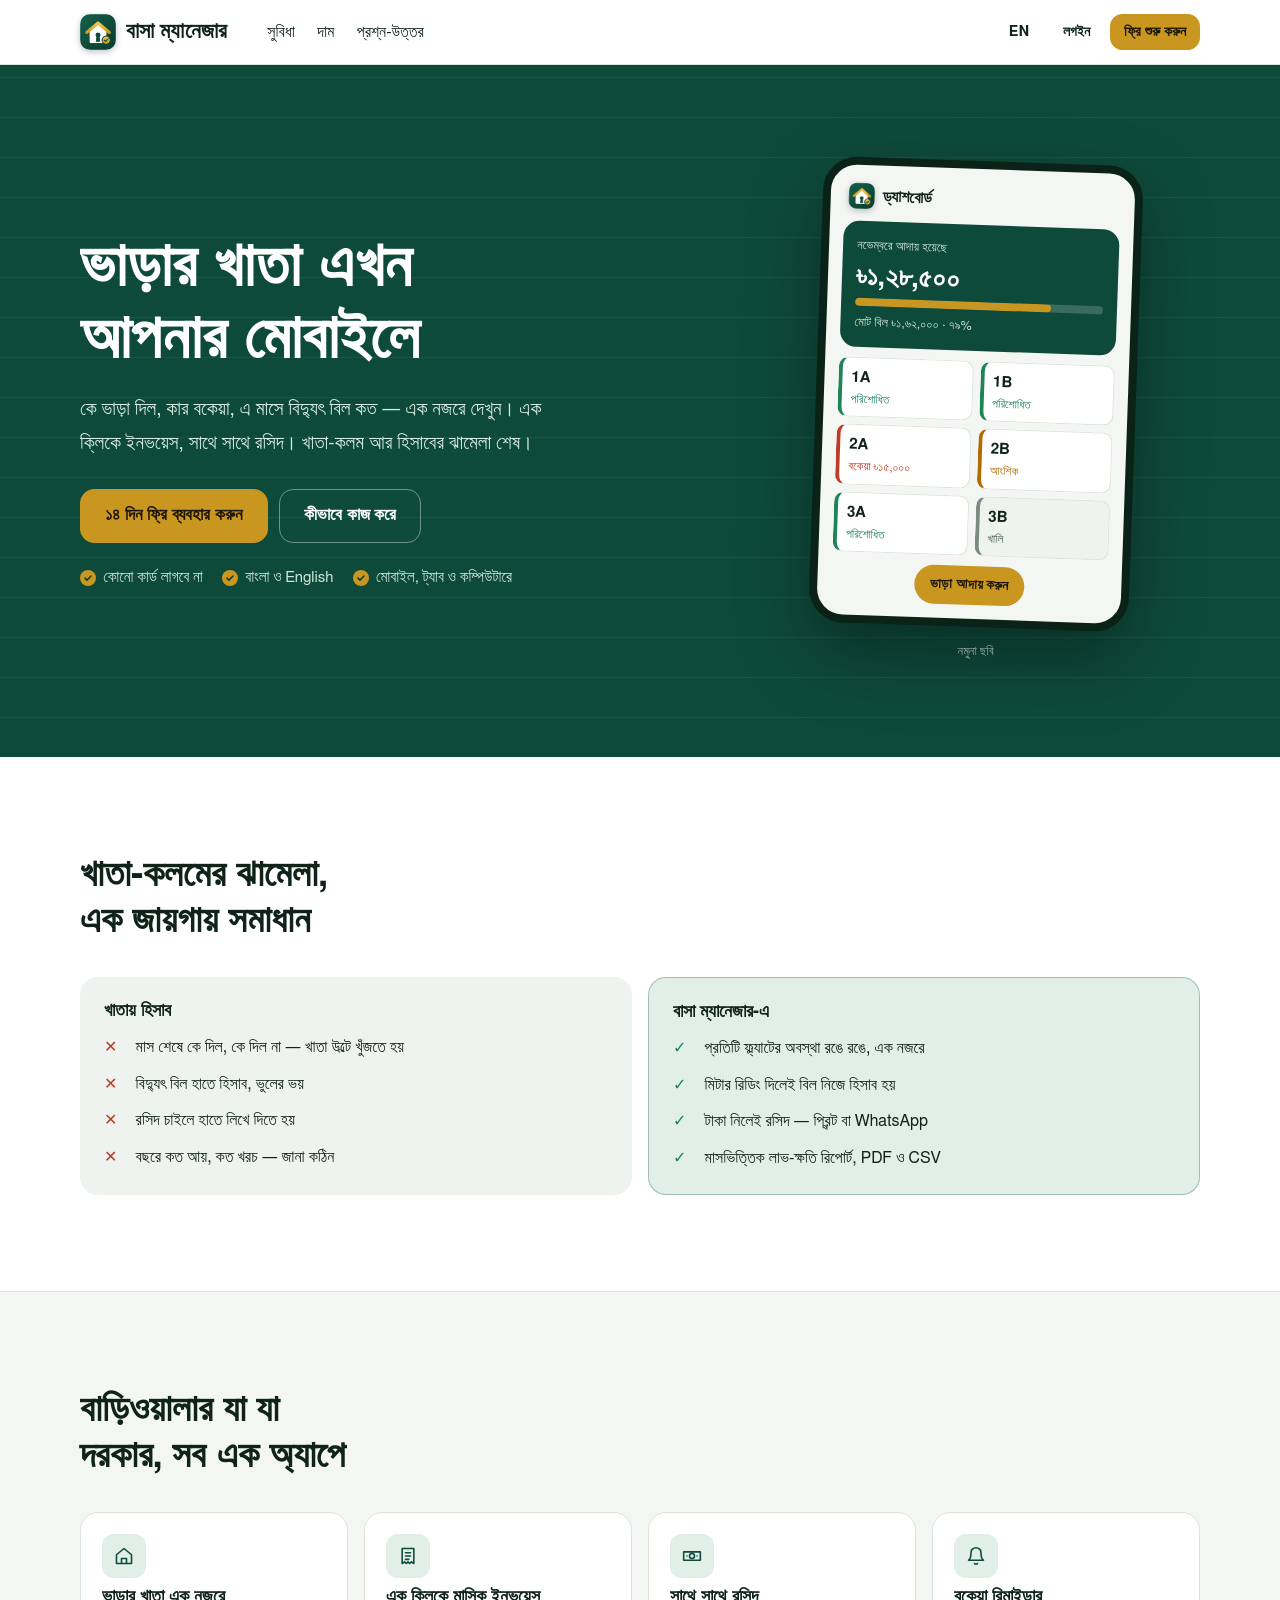
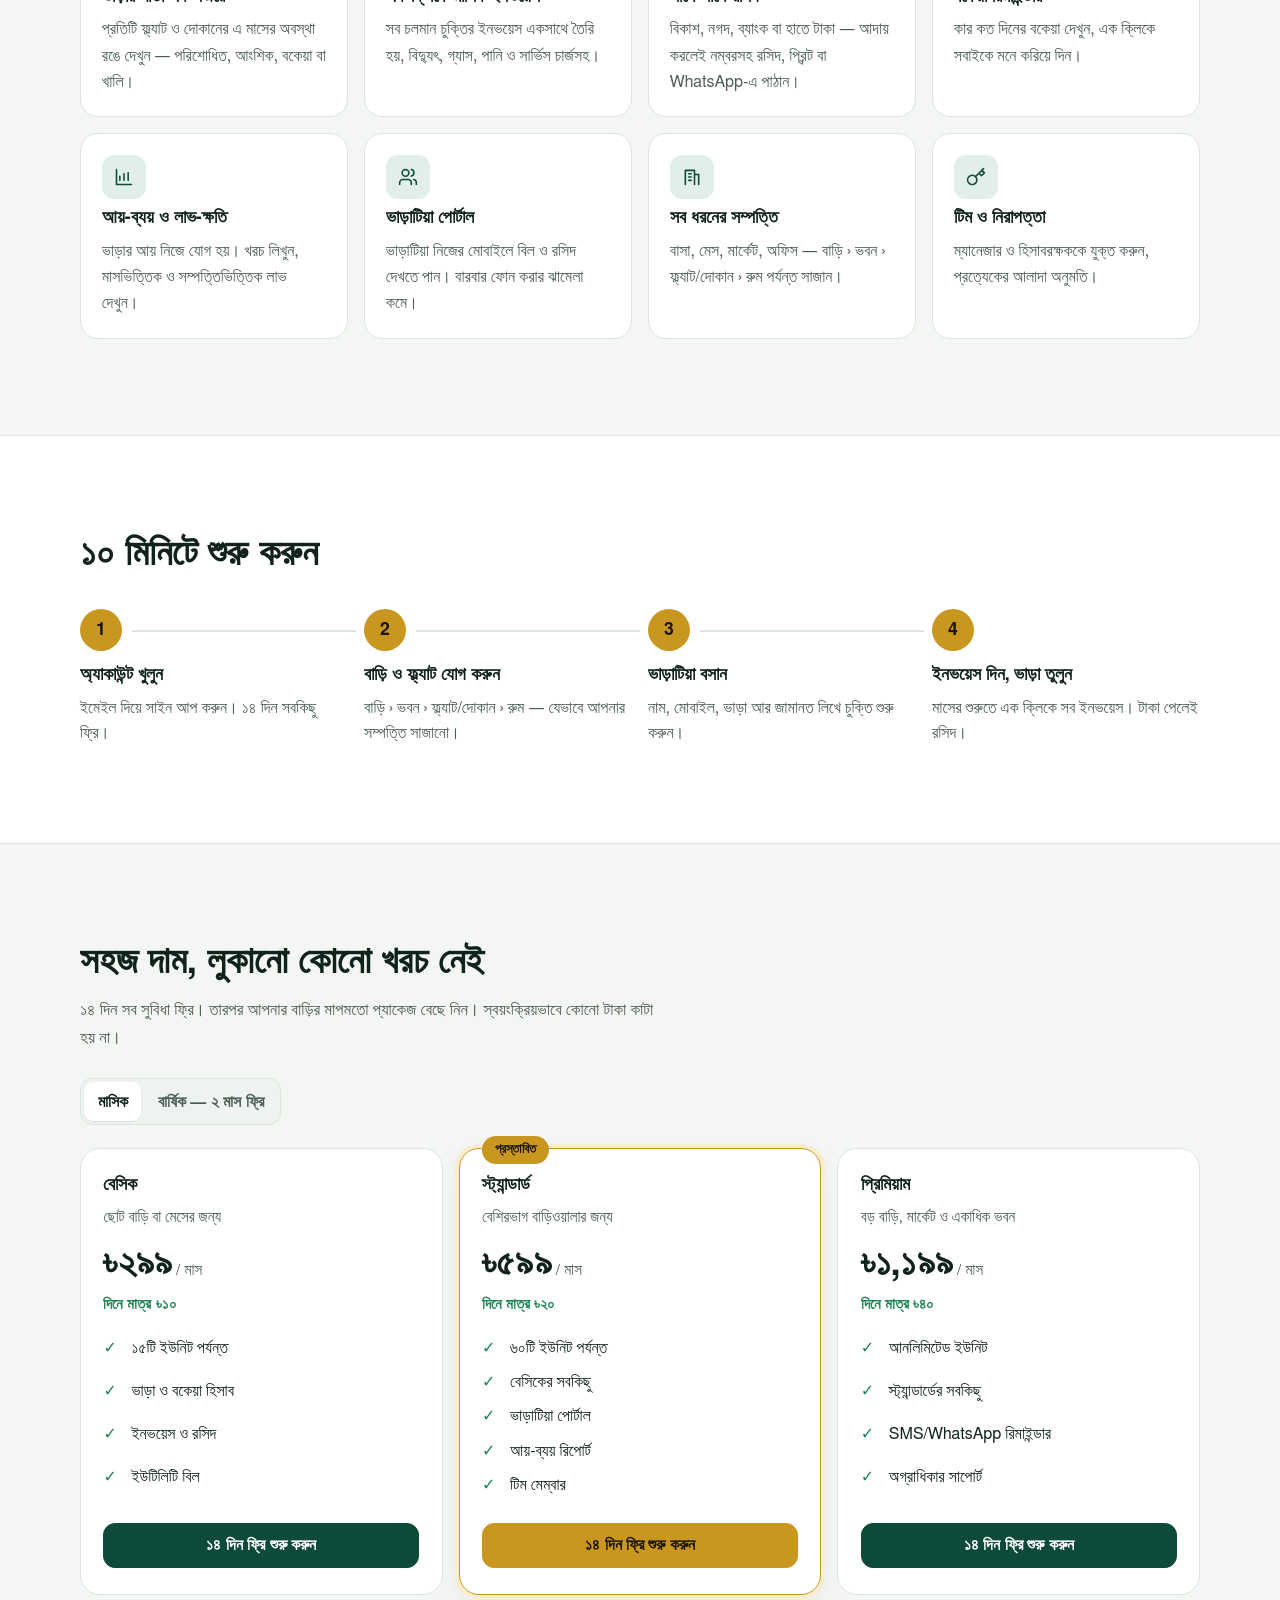
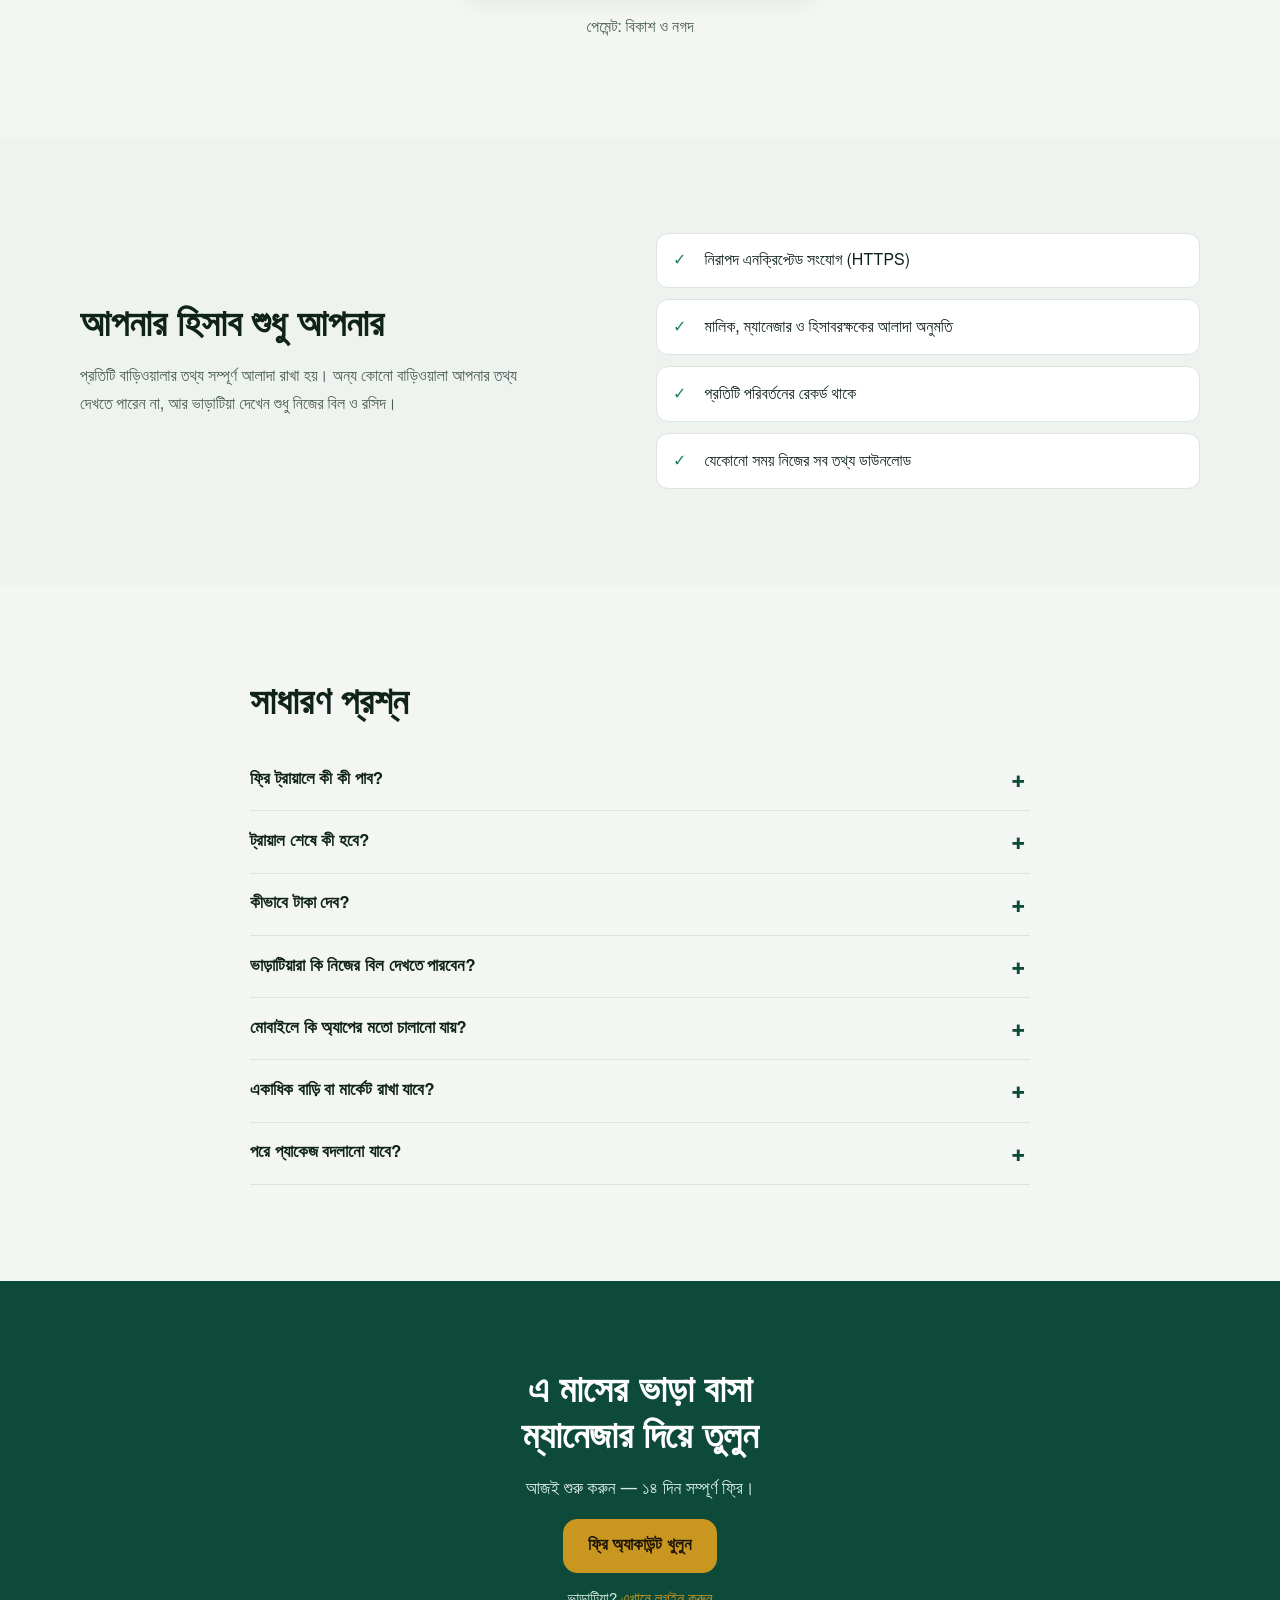
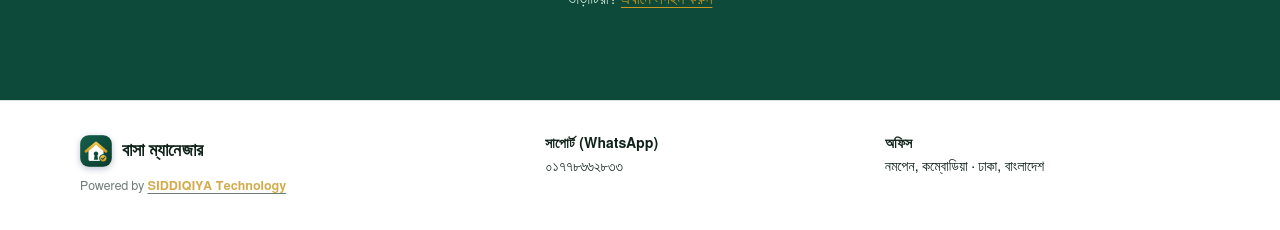
==== commit 52eb517d: "Rebrand to বাসা ম্যানেজার (Basha Manager) with a new logo - New logo: house with keyhole door and a " ====
--- a/index.html
+++ b/index.html
@@ -6,25 +6,25 @@
 <meta name="viewport" content="width=device-width, initial-scale=1, viewport-fit=cover">
 <meta name="theme-color" content="#0e4a3a">
 <meta http-equiv="Content-Security-Policy" content="default-src 'self'; script-src 'self' https://esm.sh; style-src 'self' 'unsafe-inline' https://fonts.googleapis.com; font-src https://fonts.gstatic.com; img-src 'self' data:; connect-src 'self' https://*.supabase.co wss://*.supabase.co https://esm.sh; object-src 'none'; base-uri 'self'; form-action 'self'">
-<title>Rentora — বাড়ি ভাড়া ব্যবস্থাপনা</title>
+<title>বাসা ম্যানেজার — বাড়ি ভাড়া ব্যবস্থাপনা</title>
 <meta name="description" content="বাড়িওয়ালাদের জন্য ভাড়া, বকেয়া, বিদ্যুৎ-গ্যাস-পানির বিল, ইনভয়েস ও রসিদের সহজ সফটওয়্যার। ১৪ দিন ফ্রি। Powered by SIDDIQIYA Technology.">
-<meta property="og:title" content="Rentora — ভাড়ার খাতা এখন মোবাইলে">
+<meta property="og:title" content="বাসা ম্যানেজার — ভাড়ার খাতা এখন মোবাইলে">
 <meta property="og:description" content="কে ভাড়া দিল, কার বকেয়া — এক নজরে। এক ক্লিকে ইনভয়েস ও রসিদ। ১৪ দিন ফ্রি।">
 <meta property="og:url" content="https://rentora.hsdmj.com/">
 <meta property="og:image" content="https://rentora.hsdmj.com/assets/img/og.png">
 <link rel="apple-touch-icon" href="assets/img/apple-touch-icon.png">
-<meta name="apple-mobile-web-app-title" content="Rentora">
+<meta name="apple-mobile-web-app-title" content="বাসা ম্যানেজার">
 <link rel="manifest" href="site.webmanifest">
 <link rel="icon" href="assets/img/favicon.png" type="image/png">
 <link rel="preconnect" href="https://fonts.googleapis.com"><link rel="preconnect" href="https://fonts.gstatic.com" crossorigin>
 <link rel="stylesheet" href="https://fonts.googleapis.com/css2?family=Anek+Bangla:wght@500;600;700&family=Noto+Sans+Bengali:wght@400;500;600;700&display=swap">
-<link rel="stylesheet" href="assets/css/rentora.css">
+<link rel="stylesheet" href="assets/css/app.css">
 <link rel="stylesheet" href="assets/css/landing.css">
 </head>
 <body class="lp">
 <header class="lp-top">
   <div class="lp-wrap lp-top-in">
-    <a class="lp-brand" href="./"><span class="mark">R</span><span class="wordmark">Rentora</span></a>
+    <a class="lp-brand" href="./"><span class="mark" aria-hidden="true"></span><span class="wordmark">বাসা ম্যানেজার</span></a>
     <nav class="lp-links" aria-label="পাতার অংশ"><a href="#features">সুবিধা</a><a href="#pricing">দাম</a><a href="#faq">প্রশ্ন-উত্তর</a></nav>
     <span class="lp-actions"><span id="langSlot"></span><a class="btn ghost sm" href="login.html">লগইন</a><a class="btn gold sm lp-hide-xs" href="login.html?signup=1">ফ্রি শুরু করুন</a></span>
   </div>
@@ -42,7 +42,7 @@
         </div>
         <ul class="lp-trust"><li>কোনো কার্ড লাগবে না</li><li>বাংলা ও English</li><li>মোবাইল, ট্যাব ও কম্পিউটারে</li></ul>
       </div>
-      <figure class="lp-phone" aria-label="Rentora ড্যাশবোর্ডের নমুনা ছবি">
+      <figure class="lp-phone" aria-label="বাসা ম্যানেজার ড্যাশবোর্ডের নমুনা ছবি">
         <div class="lp-screen">
           <div class="lp-scr-head"><span class="mark" style="width:26px;height:26px;font-size:.85rem;border-radius:8px">R</span><b>ড্যাশবোর্ড</b></div>
           <div class="lp-scr-hero">
@@ -69,7 +69,7 @@
       <div class="lp-cmp">
         <div class="lp-cmp-col old"><h3>খাতায় হিসাব</h3>
           <ul><li>মাস শেষে কে দিল, কে দিল না — খাতা উল্টে খুঁজতে হয়</li><li>বিদ্যুৎ বিল হাতে হিসাব, ভুলের ভয়</li><li>রসিদ চাইলে হাতে লিখে দিতে হয়</li><li>বছরে কত আয়, কত খরচ — জানা কঠিন</li></ul></div>
-        <div class="lp-cmp-col new"><h3>Rentora-তে</h3>
+        <div class="lp-cmp-col new"><h3>বাসা ম্যানেজার-এ</h3>
           <ul><li>প্রতিটি ফ্ল্যাটের অবস্থা রঙে রঙে, এক নজরে</li><li>মিটার রিডিং দিলেই বিল নিজে হিসাব হয়</li><li>টাকা নিলেই রসিদ — প্রিন্ট বা WhatsApp</li><li>মাসভিত্তিক লাভ-ক্ষতি রিপোর্ট, PDF ও CSV</li></ul></div>
       </div>
     </div>
@@ -124,7 +124,7 @@
       <details><summary>ট্রায়াল শেষে কী হবে?</summary><p>আপনার সব তথ্য থেকে যাবে। পছন্দের প্যাকেজ নিলে আগের মতোই কাজ চালিয়ে যেতে পারবেন। না নিলেও তথ্য দেখতে পারবেন।</p></details>
       <details><summary>কীভাবে টাকা দেব?</summary><p>বিকাশ বা নগদে Send Money করে অ্যাপে ট্রানজেকশন আইডি দিন। যাচাইয়ের পর সাবস্ক্রিপশন চালু হয়। স্বয়ংক্রিয়ভাবে কোনো টাকা কাটা হয় না।</p></details>
       <details><summary>ভাড়াটিয়ারা কি নিজের বিল দেখতে পারবেন?</summary><p>হ্যাঁ। ভাড়াটিয়ার ইমেইল দিলে তিনি নিজের অ্যাকাউন্টে লগইন করে নিজের ইনভয়েস, বকেয়া ও রসিদ দেখতে পারবেন।</p></details>
-      <details><summary>মোবাইলে কি অ্যাপের মতো চালানো যায়?</summary><p>হ্যাঁ। ফোনের ব্রাউজারে Rentora খুলে "Add to Home Screen" করলে অ্যাপের মতো আইকনসহ খুলবে। iPhone ও Android দুটোতেই।</p></details>
+      <details><summary>মোবাইলে কি অ্যাপের মতো চালানো যায়?</summary><p>হ্যাঁ। ফোনের ব্রাউজারে বাসা ম্যানেজার খুলে "Add to Home Screen" করলে অ্যাপের মতো আইকনসহ খুলবে। iPhone ও Android দুটোতেই।</p></details>
       <details><summary>একাধিক বাড়ি বা মার্কেট রাখা যাবে?</summary><p>যাবে। প্রতিটি সম্পত্তিতে একাধিক ভবন, ফ্ল্যাট, দোকান ও রুম রাখতে পারবেন। প্যাকেজ অনুযায়ী মোট ইউনিটের সীমা থাকে।</p></details>
       <details><summary>পরে প্যাকেজ বদলানো যাবে?</summary><p>যাবে। যেকোনো সময় বড় বা ছোট প্যাকেজ নিতে পারবেন।</p></details>
     </div>
@@ -132,7 +132,7 @@
 
   <section class="lp-final">
     <div class="lp-wrap lp-final-in">
-      <h2>এ মাসের ভাড়া Rentora দিয়ে তুলুন</h2>
+      <h2>এ মাসের ভাড়া বাসা ম্যানেজার দিয়ে তুলুন</h2>
       <p>আজই শুরু করুন — ১৪ দিন সম্পূর্ণ ফ্রি।</p>
       <a class="btn gold lp-big" href="login.html?signup=1">ফ্রি অ্যাকাউন্ট খুলুন</a>
       <p class="lp-tenant">ভাড়াটিয়া? <a href="login.html?role=tenant">এখানে লগইন করুন</a></p>
@@ -142,7 +142,7 @@
 
 <footer class="lp-foot">
   <div class="lp-wrap lp-foot-in">
-    <div><a class="lp-brand" href="./"><span class="mark" style="width:32px;height:32px;font-size:1rem;border-radius:9px">R</span><span class="wordmark" style="font-size:1.1rem">Rentora</span></a>
+    <div><a class="lp-brand" href="./"><span class="mark" style="width:32px;height:32px;font-size:1rem;border-radius:9px">R</span><span class="wordmark" style="font-size:1.1rem">বাসা ম্যানেজার</span></a>
       <p class="small" id="pwFoot"></p></div>
     <div class="small"><b>সাপোর্ট (WhatsApp)</b><br><span class="num">০১৭৭৮৬৬২৮৩৩</span></div>
     <div class="small"><b>অফিস</b><br>নমপেন, কম্বোডিয়া · ঢাকা, বাংলাদেশ</div>
--- a/assets/css/app.css
+++ b/assets/css/app.css
@@ -0,0 +1,368 @@
+/* বাসা ম্যানেজার (Basha Manager) — Powered by SIDDIQIYA Technology
+   Concept: a landlord's rent ledger (ভাড়ার খাতা). Ledger green + brand gold on a cool paper ground.
+   Desktop: green sidebar + content. Phone: app bar, bottom tabs, one central "টাকা জমা" action. */
+:root {
+  --paper: #f3f6f2; --surface: #ffffff; --surface-2: #eef3ef; --ink: #10231b; --muted: #4b5d55; --line: #dbe4dd;
+  --brand: #0e4a3a; --brand-ink: #ffffff; --brand-soft: #e1efe8; --gold: #c9971f; --gold-soft: #f8edcf;
+  --paid: #1d8456; --paid-soft: #dcf1e5; --partial: #b26b00; --partial-soft: #fbecd2; --due: #c03a28; --due-soft: #fbe2dd;
+  --vacant: #7c8a84; --vacant-soft: #e9eeeb; --focus: #c9971f;
+  --shadow: 0 1px 2px rgba(16,35,27,.06), 0 8px 24px rgba(16,35,27,.06);
+  --font-display: "Anek Bangla", "Noto Sans Bengali", "Hind Siliguri", "FreeSans", system-ui, sans-serif;
+  --font-body: "Noto Sans Bengali", "Hind Siliguri", "FreeSans", system-ui, sans-serif;
+  --r-lg: 18px; --r-md: 12px; --r-sm: 8px;
+  color-scheme: light;
+}
+@media (prefers-color-scheme: dark) { :root:not([data-theme="light"]) {
+  --paper: #0c1512; --surface: #13201b; --surface-2: #182822; --ink: #e6efe9; --muted: #aec2b8; --line: #253a31;
+  --brand: #1f7a5f; --brand-ink: #ffffff; --brand-soft: #173a2f; --gold: #e2b33e; --gold-soft: #3a3016;
+  --paid: #45c486; --paid-soft: #17392a; --partial: #e9a43c; --partial-soft: #3b2c12; --due: #f07a64; --due-soft: #42211b;
+  --vacant: #8fa29a; --vacant-soft: #1f2c27; --shadow: 0 1px 2px rgba(0,0,0,.3), 0 8px 24px rgba(0,0,0,.25); color-scheme: dark; } }
+:root[data-theme="dark"] {
+  --paper: #0c1512; --surface: #13201b; --surface-2: #182822; --ink: #e6efe9; --muted: #aec2b8; --line: #253a31;
+  --brand: #1f7a5f; --brand-ink: #ffffff; --brand-soft: #173a2f; --gold: #e2b33e; --gold-soft: #3a3016;
+  --paid: #45c486; --paid-soft: #17392a; --partial: #e9a43c; --partial-soft: #3b2c12; --due: #f07a64; --due-soft: #42211b;
+  --vacant: #8fa29a; --vacant-soft: #1f2c27; --shadow: 0 1px 2px rgba(0,0,0,.3), 0 8px 24px rgba(0,0,0,.25); color-scheme: dark; }
+
+* { box-sizing: border-box; }
+html, body { margin: 0; }
+body { background: var(--paper); color: var(--ink); font-family: var(--font-body); font-size: 16px; line-height: 1.65; text-rendering: optimizeLegibility; -webkit-font-smoothing: antialiased; }
+h1, h2, h3, h4 { font-family: var(--font-display); line-height: 1.25; margin: 0; font-weight: 650; text-wrap: balance; }
+h1 { font-size: 1.9rem; } h2 { font-size: 1.4rem; } h3 { font-size: 1.12rem; }
+p { margin: 0; }
+a { color: var(--brand); }
+:root[data-theme="dark"] a, a { text-underline-offset: 3px; }
+button, input, select, textarea { font: inherit; color: inherit; }
+:focus-visible { outline: 3px solid var(--focus); outline-offset: 2px; border-radius: 6px; }
+.num { font-variant-numeric: tabular-nums; }
+.muted { color: var(--muted); }
+.small { font-size: .875rem; }
+[hidden] { display: none !important; }
+@media (prefers-reduced-motion: reduce) { *, *::before, *::after { animation: none !important; transition: none !important; } }
+
+/* ---------- Buttons & inputs ---------- */
+.btn { display: inline-flex; align-items: center; justify-content: center; gap: .5rem; min-height: 44px; padding: .55rem 1.1rem; border-radius: var(--r-md);
+  border: 1px solid var(--line); background: var(--surface); color: var(--ink); font-weight: 600; cursor: pointer; text-decoration: none; transition: background .15s, border-color .15s; }
+.btn:hover { border-color: var(--brand); }
+.btn.primary { background: var(--brand); border-color: var(--brand); color: var(--brand-ink); }
+.btn.primary:hover { filter: brightness(1.08); }
+.btn.gold { background: var(--gold); border-color: var(--gold); color: #1d1606; }
+.btn.danger { color: var(--due); border-color: color-mix(in srgb, var(--due) 40%, var(--line)); }
+.btn.ghost { background: transparent; border-color: transparent; }
+.btn.sm { min-height: 36px; padding: .3rem .8rem; font-size: .9rem; }
+.btn.block { width: 100%; }
+.btn[disabled] { opacity: .55; cursor: not-allowed; }
+.icon { width: 20px; height: 20px; flex: none; }
+
+.field { display: grid; gap: .3rem; }
+.field > span { font-weight: 600; font-size: .92rem; }
+.field small { color: var(--muted); font-size: .82rem; }
+.input, select.input, textarea.input { width: 100%; min-height: 46px; padding: .55rem .8rem; border: 1.5px solid var(--line); border-radius: var(--r-md); background: var(--surface); }
+textarea.input { min-height: 90px; resize: vertical; }
+.input:focus { border-color: var(--brand); outline: none; box-shadow: 0 0 0 3px color-mix(in srgb, var(--brand) 18%, transparent); }
+.grid-2 { display: grid; gap: .9rem; grid-template-columns: repeat(2, minmax(0,1fr)); }
+.grid-3 { display: grid; gap: .9rem; grid-template-columns: repeat(3, minmax(0,1fr)); }
+@media (max-width: 640px) { .grid-2, .grid-3 { grid-template-columns: 1fr; } }
+.form { display: grid; gap: .9rem; }
+.form-error { background: var(--due-soft); color: var(--due); padding: .6rem .8rem; border-radius: var(--r-sm); font-weight: 600; }
+
+/* ---------- Brand mark ---------- */
+.mark { display: inline-grid; place-items: center; width: 40px; height: 40px; border-radius: 12px; background: var(--gold); color: #0e3a2d;
+  font-family: var(--font-display); font-weight: 800; font-size: 1.35rem; box-shadow: inset 0 -3px 0 rgba(0,0,0,.12); }
+.wordmark { font-family: var(--font-display); font-weight: 700; font-size: 1.35rem; letter-spacing: .01em; }
+.powered { font-size: .78rem; opacity: .8; }
+.powered b { color: var(--gold); font-weight: 700; }
+
+/* ---------- App shell ---------- */
+.shell { display: grid; grid-template-columns: 252px minmax(0,1fr); min-height: 100vh; }
+.side { background: var(--brand); color: #eaf5ef; display: flex; flex-direction: column; padding: 1.2rem .9rem; position: sticky; top: 0; height: 100vh; }
+:root[data-theme="dark"] .side { background: #0f2a21; }
+@media (prefers-color-scheme: dark) { :root:not([data-theme="light"]) .side { background: #0f2a21; } }
+.side .brandrow { display: flex; gap: .7rem; align-items: center; padding: 0 .4rem 1.1rem; }
+.side nav { display: grid; gap: .15rem; margin-top: .4rem; }
+.side nav a { display: flex; align-items: center; gap: .75rem; padding: .62rem .8rem; border-radius: var(--r-md); color: #d6eae0; text-decoration: none; font-weight: 500; }
+.side nav a:hover { background: rgba(255,255,255,.07); color: #fff; }
+.side nav a[aria-current="page"] { background: rgba(255,255,255,.12); color: #fff; box-shadow: inset 3px 0 0 var(--gold); }
+.side .foot { margin-top: auto; padding: .8rem .4rem 0; border-top: 1px solid rgba(255,255,255,.12); display: grid; gap: .6rem; }
+.side .org-switch { background: rgba(255,255,255,.08); border: 1px solid rgba(255,255,255,.14); color: #fff; border-radius: var(--r-md); padding: .5rem .7rem; width: 100%; }
+.side .org-switch option { color: #000; }
+
+.main { min-width: 0; display: flex; flex-direction: column; }
+.topbar { display: flex; align-items: center; gap: .8rem; padding: 1rem max(16px, env(safe-area-inset-right, 0px)) 1rem max(28px, env(safe-area-inset-left, 0px)); border-bottom: 1px solid var(--line); background: var(--surface); position: sticky; top: 0; z-index: 20; }
+.topbar h1 { font-size: 1.35rem; flex: 1; min-width: 0; }
+.topbar .mob-brand { display: none; }
+.content { padding: 1.5rem 28px 6rem; max-width: 1240px; width: 100%; }
+.trial-bar { background: var(--gold-soft); color: var(--ink); padding: .55rem 28px; font-size: .92rem; display: flex; gap: .8rem; align-items: center; flex-wrap: wrap; }
+.trial-bar.expired { background: var(--due-soft); }
+
+.bottom-nav { display: none; }
+.fab { display: none; }
+@media (max-width: 900px) {
+  .shell { grid-template-columns: 1fr; }
+  .side { display: none; }
+  .topbar { padding: .7rem max(16px, env(safe-area-inset-right, 0px)) .7rem max(16px, env(safe-area-inset-left, 0px)); padding-top: calc(.7rem + env(safe-area-inset-top, 0px)); }
+  .topbar .mob-brand { display: inline-grid; width: 34px; height: 34px; font-size: 1.1rem; border-radius: 10px; }
+  .topbar h1 { font-size: 1.15rem; }
+  .content { padding: 1rem max(16px, env(safe-area-inset-right, 0px)) 7.5rem max(16px, env(safe-area-inset-left, 0px)); }
+  .trial-bar { padding: .5rem 16px; }
+  .bottom-nav { display: grid; grid-template-columns: repeat(5, 1fr); position: fixed; left: 0; right: 0; bottom: 0; z-index: 30; background: var(--surface); border-top: 1px solid var(--line);
+    padding: .35rem max(6px, env(safe-area-inset-right, 0px)) calc(.35rem + env(safe-area-inset-bottom, 0px)) max(6px, env(safe-area-inset-left, 0px)); }
+  .bottom-nav a { display: grid; justify-items: center; gap: 2px; padding: .3rem 0; color: var(--muted); text-decoration: none; font-size: .74rem; font-weight: 600; }
+  .bottom-nav a[aria-current="page"] { color: var(--brand); }
+  :root[data-theme="dark"] .bottom-nav a[aria-current="page"] { color: var(--gold); }
+  .bottom-nav .icon { width: 24px; height: 24px; }
+  .fab { display: inline-flex; position: fixed; z-index: 31; left: 50%; transform: translateX(-50%); bottom: calc(1.85rem + env(safe-area-inset-bottom, 0px));
+    width: 60px; height: 60px; padding: 0; border-radius: 50%; background: var(--gold); color: #1d1606; border: 4px solid var(--surface); align-items: center; justify-content: center; box-shadow: var(--shadow); cursor: pointer; }
+  .fab .icon { width: 26px; height: 26px; }
+  .fab span { position: absolute; width: 1px; height: 1px; overflow: hidden; clip: rect(0 0 0 0); white-space: nowrap; }
+  .bottom-nav .spacer { display: grid; align-content: end; justify-items: center; padding-bottom: .3rem; font-size: .74rem; font-weight: 700; color: var(--ink); }
+}
+
+/* ---------- Surfaces ---------- */
+.panel { background: var(--surface); border: 1px solid var(--line); border-radius: var(--r-lg); padding: 1.2rem; }
+.panel + .panel, .stack > * + * { margin-top: 1rem; }
+.panel-head { display: flex; align-items: center; justify-content: space-between; gap: .8rem; margin-bottom: .9rem; flex-wrap: wrap; }
+.toolbar { display: flex; gap: .6rem; flex-wrap: wrap; align-items: center; margin-bottom: 1rem; }
+.toolbar .grow { flex: 1; min-width: 180px; }
+.cols { display: grid; gap: 1rem; grid-template-columns: minmax(0,1.6fr) minmax(0,1fr); }
+@media (max-width: 1100px) { .cols { grid-template-columns: 1fr; } }
+
+/* Hero: this month's ledger total */
+.ledger-hero { background: var(--brand); color: #fff; border-radius: var(--r-lg); padding: 1.4rem 1.5rem; display: grid; gap: 1rem; position: relative; overflow: hidden; }
+:root[data-theme="dark"] .ledger-hero { background: #123b2f; }
+@media (prefers-color-scheme: dark) { :root:not([data-theme="light"]) .ledger-hero { background: #123b2f; } }
+.ledger-hero::after { content: ""; position: absolute; inset: 0 0 0 auto; width: 38%; background: repeating-linear-gradient(0deg, transparent 0 27px, rgba(255,255,255,.06) 27px 28px); pointer-events: none; }
+.ledger-hero .row { display: flex; gap: 2rem; flex-wrap: wrap; align-items: flex-end; position: relative; z-index: 1; }
+.ledger-hero .big { font-family: var(--font-display); font-size: clamp(2rem, 5vw, 2.8rem); font-weight: 700; line-height: 1; }
+.ledger-hero .label { color: #cfe6da; font-size: .92rem; }
+.ledger-hero .of { color: #cfe6da; font-size: 1.05rem; }
+.meter { height: 12px; border-radius: 99px; background: rgba(255,255,255,.16); overflow: hidden; position: relative; z-index: 1; }
+.meter > i { display: block; height: 100%; background: var(--gold); border-radius: 99px; }
+.hero-figs { display: flex; gap: 1.6rem; flex-wrap: wrap; position: relative; z-index: 1; }
+.hero-figs div { display: grid; }
+.hero-figs b { font-size: 1.15rem; font-family: var(--font-display); }
+
+.stats { display: grid; grid-template-columns: repeat(4, minmax(0,1fr)); gap: .8rem; }
+@media (max-width: 760px) { .stats { grid-template-columns: repeat(2, minmax(0,1fr)); } }
+.stat { background: var(--surface); border: 1px solid var(--line); border-radius: var(--r-md); padding: .85rem 1rem; }
+.stat b { display: block; font-family: var(--font-display); font-size: 1.45rem; }
+.stat span { color: var(--muted); font-size: .88rem; }
+.stat.warn b { color: var(--due); }
+
+/* The ledger grid: one tile per unit for the month */
+.legend { display: flex; gap: .9rem; flex-wrap: wrap; font-size: .85rem; color: var(--muted); }
+.legend i { display: inline-block; width: 10px; height: 10px; border-radius: 3px; margin-right: .35rem; vertical-align: middle; }
+.khata { display: grid; grid-template-columns: repeat(auto-fill, minmax(150px, 1fr)); gap: .6rem; }
+.tile { text-align: left; border: 1px solid var(--line); border-left-width: 5px; border-radius: var(--r-md); padding: .6rem .7rem; background: var(--surface); cursor: pointer; display: grid; gap: .1rem; min-height: 92px; }
+.tile:hover { box-shadow: var(--shadow); }
+.tile .u { font-family: var(--font-display); font-weight: 700; font-size: 1.05rem; }
+.tile .t { font-size: .85rem; color: var(--muted); overflow: hidden; text-overflow: ellipsis; white-space: nowrap; }
+.tile .a { font-size: .9rem; font-weight: 600; }
+.tile.paid { border-left-color: var(--paid); } .tile.paid .a { color: var(--paid); }
+.tile.partial { border-left-color: var(--partial); background: linear-gradient(90deg, var(--partial-soft), var(--surface) 70%); } .tile.partial .a { color: var(--partial); }
+.tile.due { border-left-color: var(--due); background: linear-gradient(90deg, var(--due-soft), var(--surface) 70%); } .tile.due .a { color: var(--due); }
+.tile.unbilled { border-left-color: var(--gold); }
+.tile.vacant { border-left-color: var(--vacant); background: var(--surface-2); } .tile.vacant .a { color: var(--vacant); }
+.group-title { margin: 1rem 0 .5rem; font-weight: 700; color: var(--muted); font-size: .92rem; }
+
+/* Chips */
+.chip { display: inline-flex; align-items: center; gap: .3rem; padding: .1rem .6rem; border-radius: 99px; font-size: .8rem; font-weight: 700; white-space: nowrap; }
+.chip.paid { background: var(--paid-soft); color: var(--paid); }
+.chip.partial { background: var(--partial-soft); color: var(--partial); }
+.chip.due, .chip.unpaid, .chip.overdue { background: var(--due-soft); color: var(--due); }
+.chip.void, .chip.vacant, .chip.ended, .chip.cancelled { background: var(--vacant-soft); color: var(--vacant); }
+.chip.occupied, .chip.active, .chip.approved, .chip.sent { background: var(--paid-soft); color: var(--paid); }
+.chip.trial, .chip.pending, .chip.queued, .chip.maintenance { background: var(--gold-soft); color: #8a6407; }
+:root[data-theme="dark"] .chip.trial, :root[data-theme="dark"] .chip.pending, :root[data-theme="dark"] .chip.queued, :root[data-theme="dark"] .chip.maintenance { color: var(--gold); }
+.chip.suspended, .chip.rejected, .chip.failed { background: var(--due-soft); color: var(--due); }
+
+/* Lists */
+.list { display: grid; }
+.list-row { display: grid; grid-template-columns: minmax(0,1fr) auto; gap: .8rem; align-items: center; padding: .8rem .2rem; border-bottom: 1px solid var(--line); }
+.list-row:last-child { border-bottom: 0; }
+.list-row .title { font-weight: 600; }
+.list-row .sub { color: var(--muted); font-size: .88rem; }
+.list-row .right { text-align: right; display: grid; justify-items: end; gap: .25rem; }
+.list-row.click { cursor: pointer; } .list-row.click:hover { background: var(--surface-2); }
+.table-wrap { overflow-x: auto; }
+table.t { width: 100%; border-collapse: collapse; font-size: .95rem; }
+table.t th { text-align: left; color: var(--muted); font-weight: 600; font-size: .85rem; padding: .55rem .6rem; border-bottom: 1px solid var(--line); white-space: nowrap; }
+table.t td { padding: .65rem .6rem; border-bottom: 1px solid var(--line); vertical-align: middle; }
+table.t td.r, table.t th.r { text-align: right; }
+table.t tr.click { cursor: pointer; } table.t tr.click:hover td { background: var(--surface-2); }
+
+/* Property tree */
+.tree-prop { border: 1px solid var(--line); border-radius: var(--r-lg); background: var(--surface); overflow: hidden; }
+.tree-prop + .tree-prop { margin-top: 1rem; }
+.tree-prop > header { display: flex; gap: .8rem; align-items: center; justify-content: space-between; padding: 1rem 1.2rem; background: var(--surface-2); flex-wrap: wrap; }
+.tree-bld { padding: .9rem 1.2rem; border-top: 1px solid var(--line); }
+.tree-bld > header { display: flex; gap: .6rem; align-items: center; justify-content: space-between; margin-bottom: .7rem; flex-wrap: wrap; }
+.units { display: grid; grid-template-columns: repeat(auto-fill, minmax(200px, 1fr)); gap: .6rem; }
+.unit-card { border: 1px solid var(--line); border-radius: var(--r-md); padding: .7rem .8rem; display: grid; gap: .25rem; background: var(--surface); }
+.unit-card .rooms { display: flex; gap: .3rem; flex-wrap: wrap; margin-top: .2rem; }
+.unit-card .rooms button { border: 1px dashed var(--line); background: transparent; border-radius: 8px; padding: .1rem .5rem; font-size: .8rem; cursor: pointer; }
+
+/* Empty states */
+.empty { text-align: center; padding: 2.4rem 1rem; display: grid; gap: .7rem; justify-items: center; }
+.empty .art { width: 72px; height: 72px; border-radius: 22px; background: var(--brand-soft); display: grid; place-items: center; color: var(--brand); }
+:root[data-theme="dark"] .empty .art { color: var(--gold); }
+.empty p { color: var(--muted); max-width: 42ch; }
+
+/* Segmented tabs */
+.seg { display: inline-flex; background: var(--surface-2); border: 1px solid var(--line); border-radius: var(--r-md); padding: 3px; gap: 3px; flex-wrap: wrap; }
+.seg button { border: 0; background: transparent; padding: .4rem .85rem; border-radius: 9px; cursor: pointer; font-weight: 600; color: var(--muted); }
+.seg button[aria-pressed="true"] { background: var(--surface); color: var(--ink); box-shadow: 0 1px 2px rgba(0,0,0,.08); }
+
+/* Dialog */
+dialog.sheet { border: 0; padding: 0; border-radius: var(--r-lg); width: min(560px, calc(100vw - 32px)); max-height: calc(100vh - 48px); background: var(--surface); color: var(--ink); box-shadow: 0 30px 80px rgba(0,0,0,.35); }
+dialog.sheet::backdrop { background: rgba(8,20,15,.55); }
+dialog.sheet.wide { width: min(860px, calc(100vw - 32px)); }
+.sheet-head { display: flex; align-items: center; justify-content: space-between; gap: 1rem; padding: 1rem 1.2rem; border-bottom: 1px solid var(--line); position: sticky; top: 0; background: var(--surface); z-index: 1; }
+.sheet-body { padding: 1.2rem; overflow-y: auto; }
+.sheet-foot { display: flex; gap: .6rem; justify-content: flex-end; padding: .9rem 1.2rem; border-top: 1px solid var(--line); position: sticky; bottom: 0; background: var(--surface); flex-wrap: wrap; }
+@media (max-width: 640px) {
+  dialog.sheet, dialog.sheet.wide { width: 100vw; max-width: 100vw; margin: auto 0 0; border-radius: 22px 22px 0 0; max-height: 92vh; }
+  .sheet-foot { padding-bottom: calc(.9rem + env(safe-area-inset-bottom, 0px)); }
+  .sheet-foot .btn { flex: 1; }
+}
+
+/* Toast */
+.toasts { position: fixed; z-index: 100; left: 50%; transform: translateX(-50%); bottom: calc(6.5rem + env(safe-area-inset-bottom, 0px)); display: grid; gap: .5rem; width: min(420px, calc(100vw - 32px)); }
+@media (min-width: 901px) { .toasts { bottom: 1.5rem; } }
+.toast { background: var(--ink); color: var(--paper); padding: .75rem 1rem; border-radius: var(--r-md); box-shadow: var(--shadow); font-weight: 600; animation: rise .2s ease-out; }
+.toast.err { background: var(--due); color: #fff; }
+@keyframes rise { from { transform: translateY(8px); opacity: 0; } }
+
+/* Bar chart (income vs expense) */
+.bars { display: grid; grid-template-columns: repeat(6, 1fr); gap: .6rem; align-items: end; height: 170px; padding-top: .5rem; }
+.bars .m { display: grid; grid-template-rows: 1fr auto; height: 100%; gap: .3rem; text-align: center; }
+.bars .pair { display: flex; gap: 3px; align-items: flex-end; justify-content: center; height: 100%; border-bottom: 1px solid var(--line); }
+.bars .pair i { width: 40%; max-width: 18px; border-radius: 5px 5px 0 0; min-height: 2px; }
+.bars .inc { background: var(--paid); } .bars .exp { background: var(--gold); }
+.bars small { color: var(--muted); font-size: .75rem; }
+
+/* Printable invoice / receipt */
+.doc { background: #fff; color: #10231b; border: 1px solid #dbe4dd; border-radius: 14px; padding: 1.6rem; font-size: .95rem; }
+.doc .doc-head { display: flex; justify-content: space-between; gap: 1rem; border-bottom: 2px solid #0e4a3a; padding-bottom: .9rem; margin-bottom: 1rem; flex-wrap: wrap; }
+.doc h2 { color: #0e4a3a; }
+.doc table { width: 100%; border-collapse: collapse; margin: .8rem 0; }
+.doc td, .doc th { padding: .45rem .3rem; border-bottom: 1px solid #e3e9e4; text-align: left; }
+.doc .r { text-align: right; }
+.doc .total td { font-weight: 700; border-top: 2px solid #0e4a3a; }
+.doc .stamp { display: inline-block; border: 3px solid #1d8456; color: #1d8456; padding: .2rem .8rem; border-radius: 8px; font-weight: 800; transform: rotate(-6deg); font-size: 1.2rem; }
+.doc .stamp.unpaid { border-color: #c03a28; color: #c03a28; }
+.doc .foot { margin-top: 1.2rem; color: #5a6b63; font-size: .8rem; display: flex; justify-content: space-between; gap: 1rem; flex-wrap: wrap; }
+@media print {
+  body * { visibility: hidden !important; }
+  .print-area, .print-area * { visibility: visible !important; }
+  .print-area { position: absolute !important; inset: 0 !important; left: 0 !important; }
+  .doc { border: 0; }
+}
+
+/* Auth / landing */
+.auth { min-height: 100vh; display: grid; grid-template-columns: minmax(0,1.1fr) minmax(0,1fr); }
+.auth-art { background: var(--brand); color: #fff; padding: clamp(24px, 5vw, 64px); display: flex; flex-direction: column; gap: 2rem; position: relative; overflow: hidden; }
+:root[data-theme="dark"] .auth-art { background: #0f2a21; }
+@media (prefers-color-scheme: dark) { :root:not([data-theme="light"]) .auth-art { background: #0f2a21; } }
+.auth-art::before { content: ""; position: absolute; inset: 0; background: repeating-linear-gradient(0deg, transparent 0 35px, rgba(255,255,255,.05) 35px 36px); pointer-events: none; }
+.auth-art::after { content: ""; position: absolute; top: 0; bottom: 0; left: clamp(56px, 8vw, 96px); width: 2px; background: rgba(201,151,31,.55); pointer-events: none; }
+.auth-art > * { position: relative; z-index: 1; padding-left: clamp(36px, 6vw, 72px); }
+.auth-art .brandrow { display: flex; gap: .8rem; align-items: center; }
+.auth-art h1 { font-size: clamp(2rem, 4.4vw, 3.3rem); font-weight: 700; max-width: 16ch; }
+.auth-art .lead { color: #d3e9de; font-size: 1.1rem; max-width: 44ch; }
+.ledger-lines { display: grid; gap: 0; max-width: 460px; font-size: 1rem; }
+.ledger-lines div { display: grid; grid-template-columns: 1fr auto auto; gap: 1rem; height: 36px; align-items: center; border-bottom: 1px solid rgba(255,255,255,.14); }
+.ledger-lines span:nth-child(2) { font-variant-numeric: tabular-nums; }
+.ledger-lines .ok { color: #8fe0b5; font-weight: 700; } .ledger-lines .no { color: #ffb4a6; font-weight: 700; } .ledger-lines .half { color: #f5cf73; font-weight: 700; }
+.auth-art .bottom { margin-top: auto; }
+.auth-form { display: flex; flex-direction: column; justify-content: flex-start; padding: clamp(32px, 12vh, 150px) max(16px, env(safe-area-inset-right, 0px)) clamp(24px, 5vw, 64px) max(16px, env(safe-area-inset-left, 0px)); }
+.auth-card { width: 100%; max-width: 430px; margin: 0 auto; display: grid; gap: 1.2rem; }
+.role-tabs { display: grid; grid-template-columns: repeat(2, 1fr); gap: .5rem; }
+.role-tabs button { border: 1.5px solid var(--line); background: var(--surface); border-radius: var(--r-md); padding: .7rem; cursor: pointer; text-align: left; display: grid; gap: .1rem; }
+.role-tabs button b { font-family: var(--font-display); font-size: 1.05rem; }
+.role-tabs button span { color: var(--muted); font-size: .82rem; }
+.role-tabs button[aria-pressed="true"] { border-color: var(--brand); box-shadow: 0 0 0 3px color-mix(in srgb, var(--brand) 15%, transparent); }
+.demo-box { border: 1.5px dashed var(--gold); border-radius: var(--r-md); padding: .9rem; display: grid; gap: .6rem; background: var(--gold-soft); }
+.demo-box .row { display: flex; gap: .5rem; flex-wrap: wrap; }
+.demo-banner { background: var(--gold); color: #1d1606; text-align: center; padding: .35rem 16px; font-weight: 700; font-size: .88rem; }
+@media (max-width: 900px) {
+  .auth { grid-template-columns: 1fr; }
+  .auth-art { padding-bottom: 2rem; }
+  .auth-art .ledger-lines, .auth-art .bottom { display: none; }
+}
+.link-btn { background: none; border: 0; padding: 0; color: var(--brand); font-weight: 600; cursor: pointer; text-decoration: underline; text-underline-offset: 3px; }
+:root[data-theme="dark"] .link-btn { color: var(--gold); }
+.kv { display: grid; grid-template-columns: minmax(5.5rem, max-content) minmax(0, 1fr); gap: .55rem 1rem; align-items: baseline; }
+.kv dt { color: var(--muted); } .kv dd { margin: 0; font-weight: 600; min-width: 0; overflow-wrap: anywhere; }
+.plans { display: grid; grid-template-columns: repeat(auto-fit, minmax(220px, 1fr)); gap: 1rem; }
+.plan { border: 1.5px solid var(--line); border-radius: var(--r-lg); padding: 1.2rem; display: grid; gap: .6rem; background: var(--surface); align-content: start; }
+.plan.current { border-color: var(--gold); box-shadow: 0 0 0 3px var(--gold-soft); }
+.plan .price { font-family: var(--font-display); font-size: 1.8rem; font-weight: 700; }
+.plan ul { margin: 0; padding-left: 1.1rem; color: var(--muted); }
+@media (max-width: 640px) {
+  .ledger-hero { padding: 1.2rem; }
+  .ledger-hero .row { gap: .4rem 1rem; }
+  .hero-figs { display: grid; grid-template-columns: repeat(2, minmax(0,1fr)); gap: .8rem; }
+}
+table.t td:first-child { white-space: nowrap; }
+/* Touch screens: every tap target at least 44px tall */
+@media (pointer: coarse) {
+  .link-btn { display: inline-flex; align-items: center; min-height: 44px; }
+  .unit-card .rooms button { min-height: 36px; padding: .2rem .7rem; }
+  input[type="checkbox"] { width: 22px; height: 22px; accent-color: var(--brand); }
+  .powered a { display: inline-block; padding: .6rem 0; }
+  .btn.sm { min-height: 40px; }
+}
+/* Installed as an app (Add to Home Screen) */
+@media (display-mode: standalone) { .demo-banner { padding-top: calc(.35rem + env(safe-area-inset-top, 0px)); } }
+
+.feature-lines { list-style: none; margin: 0; display: grid; gap: 0; max-width: 460px; }
+.feature-lines li { display: flex; align-items: center; gap: .75rem; min-height: 44px; border-bottom: 1px solid rgba(255,255,255,.14); color: #e6f3ec; }
+.feature-lines li::before { content: ""; width: 9px; height: 9px; border-radius: 50%; background: var(--gold); flex: none; }
+.auth-art #langSlot .btn { color: #fff; background: transparent; border-color: rgba(255,255,255,.35); }
+@media (max-width: 900px) { .auth-art .feature-lines { display: none; } }
+
+/* Clear Bengali numbers: amounts, counts and dates use the text face (its digits are open and even),
+   never the condensed display face. */
+.num, .ledger-hero .big, .stat b, .plan .price, .hero-figs b, .tile .a { font-family: var(--font-body); font-variant-numeric: tabular-nums; letter-spacing: .005em; }
+.ledger-hero .big { font-weight: 700; }
+.stat b, .hero-figs b { font-weight: 700; }
+.cols.two { grid-template-columns: repeat(2, minmax(0, 1fr)); }
+@media (max-width: 700px) { .cols.two { grid-template-columns: 1fr; } }
+.chip { line-height: 1.5; padding: .15rem .65rem; }
+@media (max-width: 640px) {
+  .sheet-foot { gap: .5rem; }
+  .sheet-foot .btn { flex: 1 1 8.5rem; white-space: nowrap; padding: .55rem .7rem; }
+  .sheet-body { padding: 1rem; }
+  .kv { grid-template-columns: minmax(5rem, max-content) minmax(0, 1fr); column-gap: .8rem; }
+}
+
+/* Getting-started guide (new accounts) */
+.start-guide { margin-bottom: 1rem; border-color: var(--gold); background: linear-gradient(0deg, var(--surface), var(--gold-soft) 260%); }
+.steps-list { list-style: none; counter-reset: st; padding: 0; margin: 0; display: grid; grid-template-columns: repeat(5, minmax(0, 1fr)); gap: .6rem; }
+.steps-list li { counter-increment: st; display: flex; align-items: center; gap: .6rem; padding: .7rem .8rem; border: 1px solid var(--line); border-radius: var(--r-md); background: var(--surface); min-height: 56px; }
+.steps-list li::before { content: counter(st); flex: none; width: 28px; height: 28px; border-radius: 50%; display: grid; place-items: center; font-weight: 700; font-size: .9rem; background: var(--surface-2); color: var(--muted); }
+.steps-list li.done { color: var(--muted); } .steps-list li.done::before { content: "✓"; background: var(--paid); color: #fff; }
+.steps-list li.next { border-color: var(--gold); box-shadow: 0 0 0 3px var(--gold-soft); } .steps-list li.next::before { background: var(--gold); color: #1d1606; }
+.steps-list a, .steps-list .link-btn { font-weight: 600; color: var(--brand); text-align: left; }
+:root[data-theme="dark"] .steps-list a { color: var(--gold); }
+@media (max-width: 1100px) { .steps-list { grid-template-columns: 1fr 1fr; } }
+@media (max-width: 520px) { .steps-list { grid-template-columns: 1fr; } }
+.plan { position: relative; }
+.plan.rec { border-color: var(--gold); }
+.plan-badge { position: absolute; top: -12px; left: 1.1rem; background: var(--gold); color: #1d1606; font-weight: 700; font-size: .8rem; padding: .15rem .7rem; border-radius: 99px; }
+
+/* Sign-in page on phones: a short brand band, then the form right away */
+@media (max-width: 900px) {
+  .auth-art { padding: calc(18px + env(safe-area-inset-top, 0px)) max(16px, env(safe-area-inset-right, 0px)) 22px max(16px, env(safe-area-inset-left, 0px)); gap: .9rem; }
+  .auth-art::after { display: none; }
+  .auth-art > * { padding-left: 0; }
+  .auth-art h1 { font-size: clamp(1.5rem, 6.4vw, 1.9rem); max-width: none; }
+  .auth-art .lead { display: none; }
+  .auth-art .powered { font-size: .74rem; }
+  .auth-form { padding-top: 24px; }
+}
+
+/* Brand mark: the Basha Manager logo tile (house with keyhole door and paid tick) */
+.mark { background: url("../img/logo-128.png") center / cover no-repeat; color: transparent !important; font-size: 0 !important; box-shadow: 0 2px 6px rgba(0, 25, 80, .25); border-radius: 24%; overflow: hidden; }
+.lp-brand .mark, .topbar .mark, .side .mark { background-image: url("../img/logo-128.png"); }
+.auth-art .mark, .lp-final .mark { box-shadow: 0 4px 14px rgba(0, 0, 0, .3); }
--- a/assets/css/landing.css
+++ b/assets/css/landing.css
@@ -1,4 +1,4 @@
-/* Rentora home page. Same tokens as the app; the hero carries the ledger-paper motif from the sign-in page. */
+/* Basha Manager home page. Same tokens as the app; the hero carries the ledger-paper motif from the sign-in page. */
 .lp { background: var(--paper); }
 .lp-wrap { max-width: 1160px; margin: 0 auto; padding-left: max(20px, env(safe-area-inset-left, 0px)); padding-right: max(20px, env(safe-area-inset-right, 0px)); }
 .lp h2 { font-size: clamp(1.6rem, 3.4vw, 2.3rem); font-weight: 700; max-width: 22ch; }
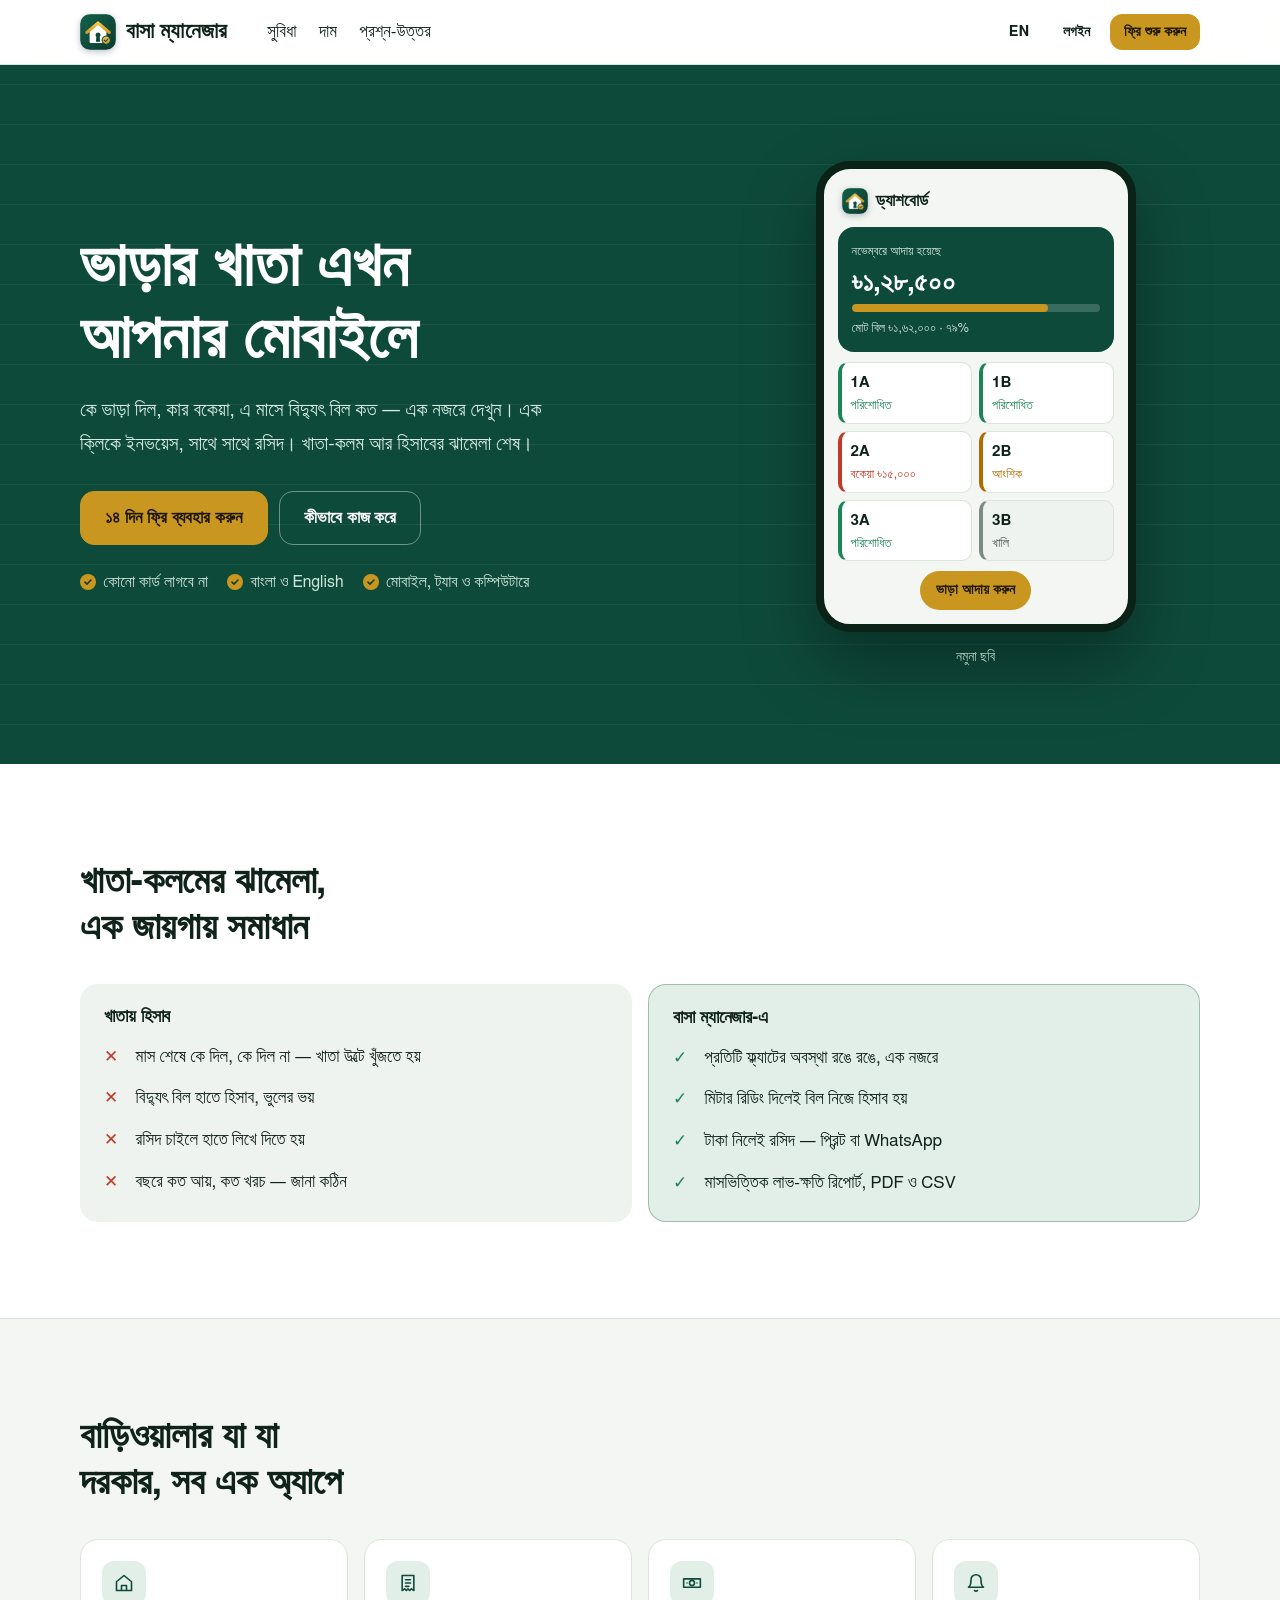
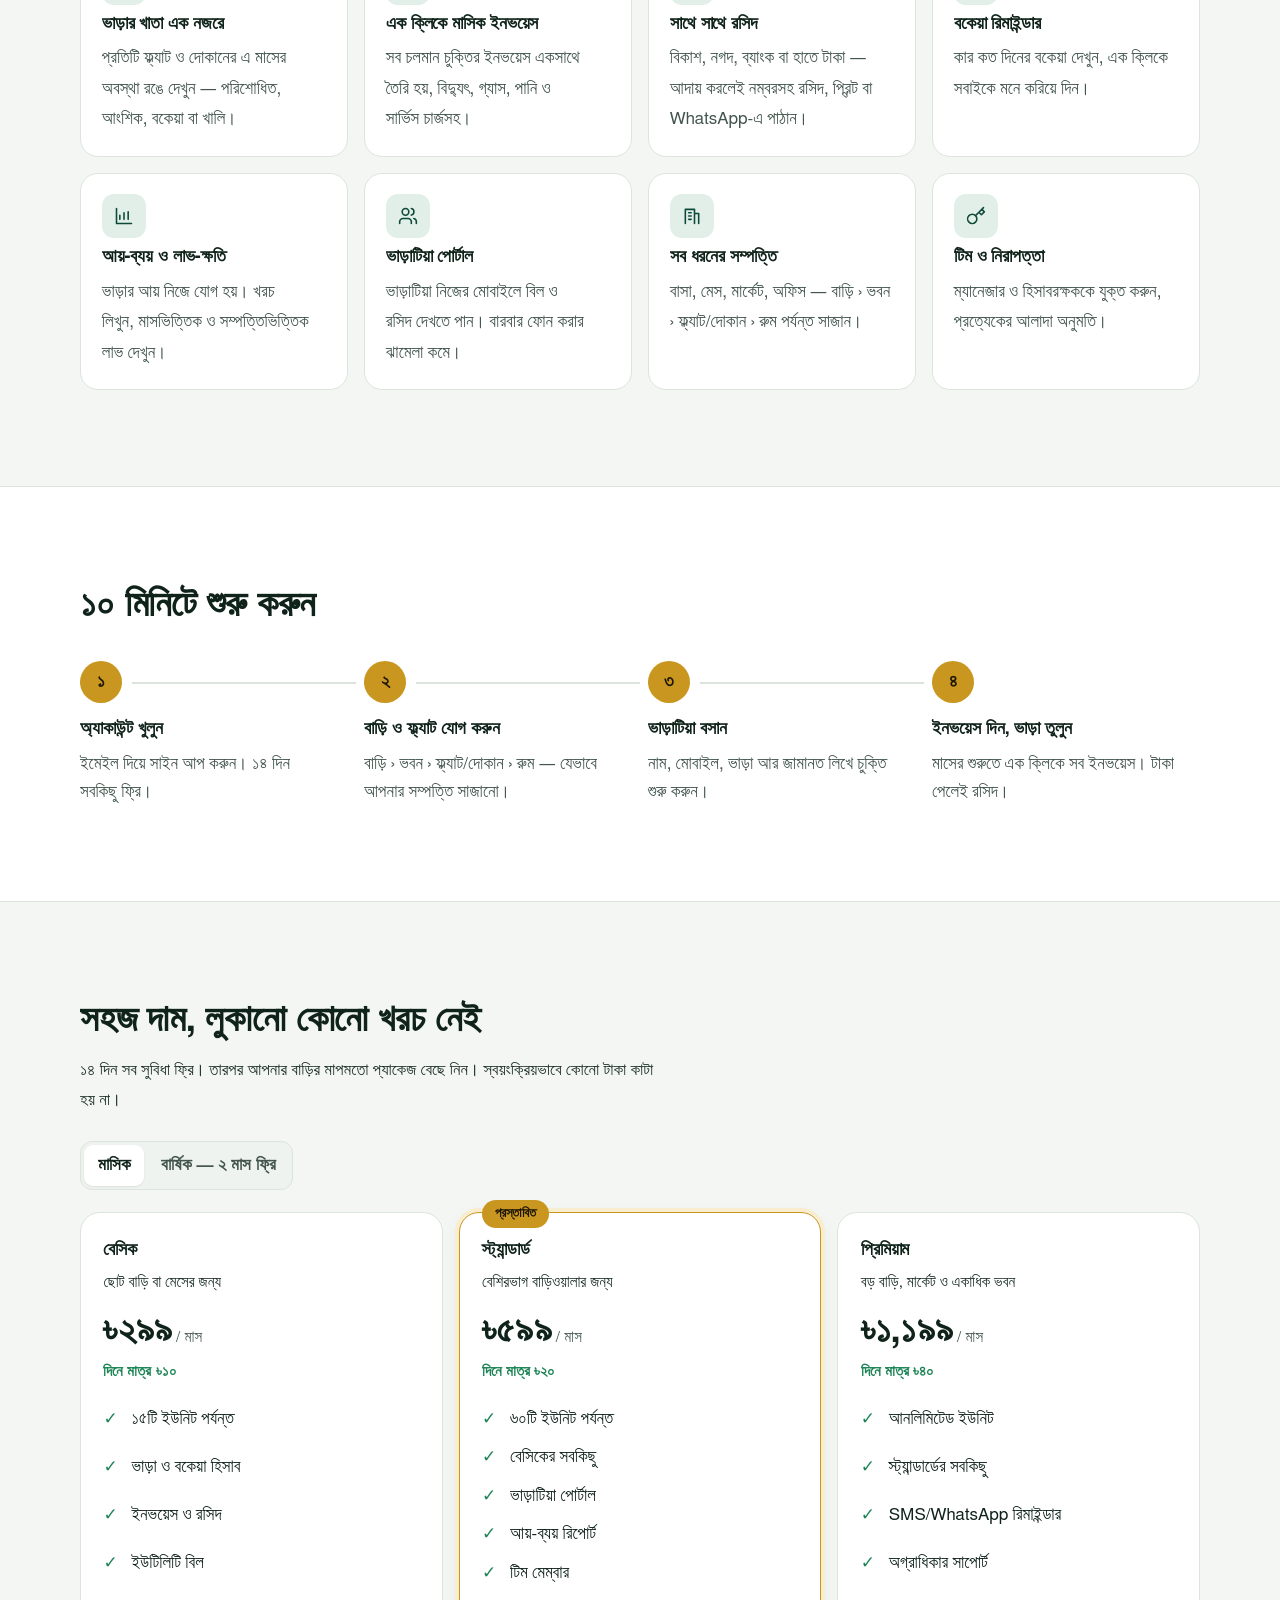
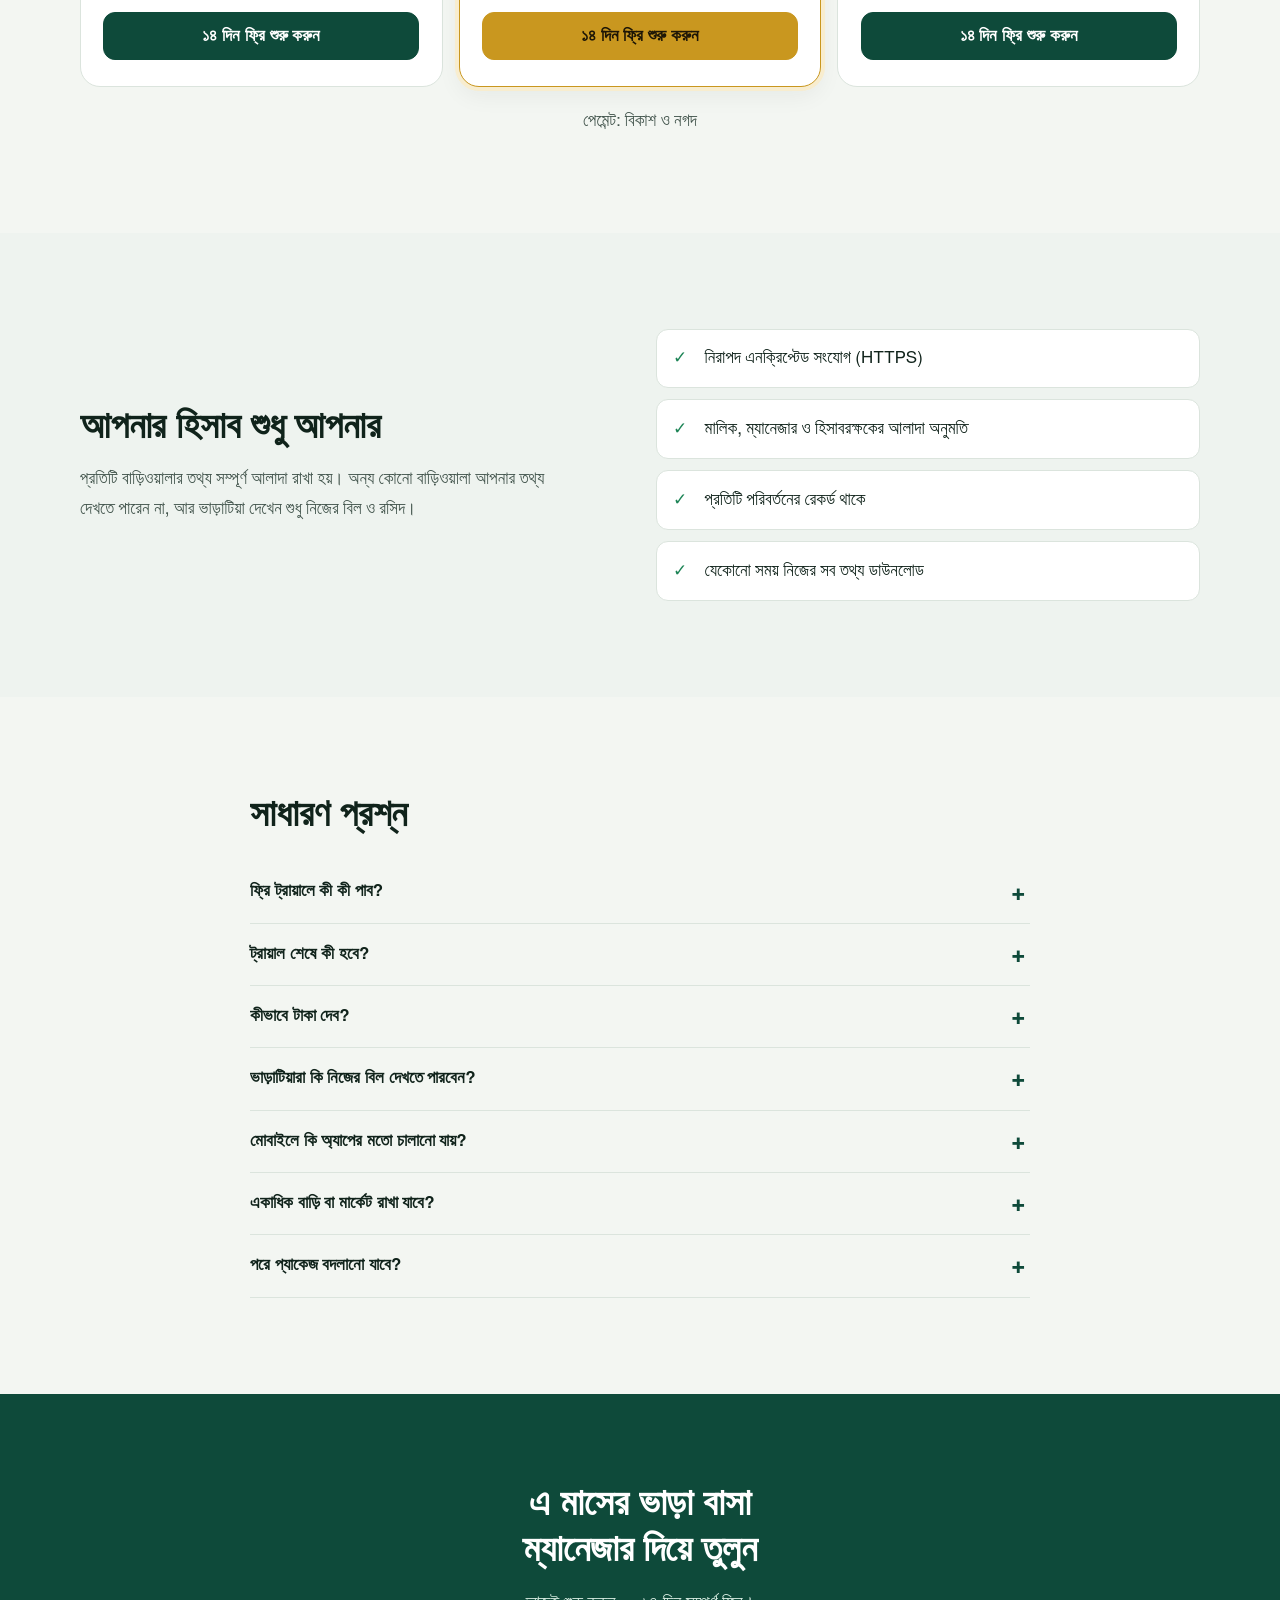
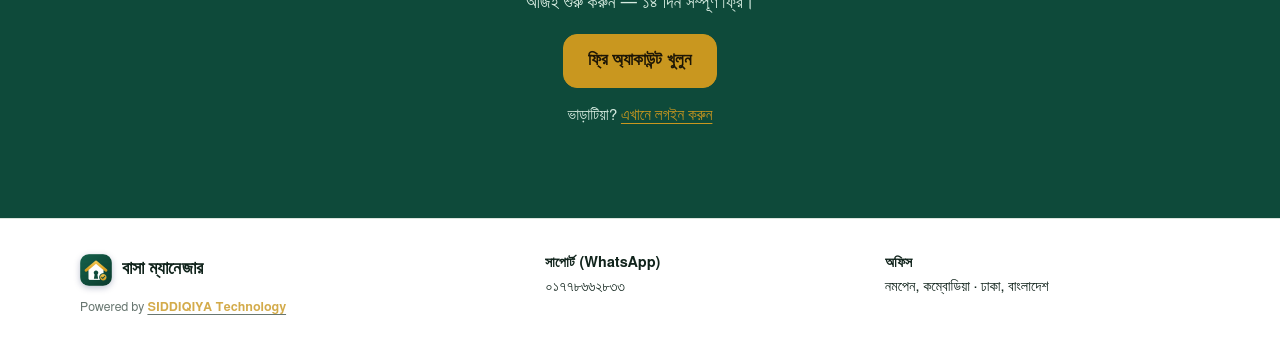
==== commit d776f861: "Complete link-preview tags for WhatsApp and Facebook Adds the image size, type and alt text, site na" ====
--- a/index.html
+++ b/index.html
@@ -10,8 +10,17 @@
 <meta name="description" content="বাড়িওয়ালাদের জন্য ভাড়া, বকেয়া, বিদ্যুৎ-গ্যাস-পানির বিল, ইনভয়েস ও রসিদের সহজ সফটওয়্যার। ১৪ দিন ফ্রি। Powered by SIDDIQIYA Technology.">
 <meta property="og:title" content="বাসা ম্যানেজার — ভাড়ার খাতা এখন মোবাইলে">
 <meta property="og:description" content="কে ভাড়া দিল, কার বকেয়া — এক নজরে। এক ক্লিকে ইনভয়েস ও রসিদ। ১৪ দিন ফ্রি।">
-<meta property="og:url" content="https://rentora.hsdmj.com/">
-<meta property="og:image" content="https://rentora.hsdmj.com/assets/img/og.png">
+<meta property="og:url" content="https://basha.hsdmj.com/">
+<meta property="og:image" content="https://basha.hsdmj.com/assets/img/og.png">
+<meta property="og:image:width" content="1200">
+<meta property="og:image:height" content="630">
+<meta property="og:image:type" content="image/png">
+<meta property="og:image:alt" content="বাসা ম্যানেজার: ভাড়া, বকেয়া, বিল ও রসিদ এক অ্যাপে">
+<meta property="og:type" content="website">
+<meta property="og:site_name" content="বাসা ম্যানেজার">
+<meta property="og:locale" content="bn_BD">
+<meta name="twitter:card" content="summary_large_image">
+<meta name="twitter:image" content="https://basha.hsdmj.com/assets/img/og.png">
 <link rel="apple-touch-icon" href="assets/img/apple-touch-icon.png">
 <meta name="apple-mobile-web-app-title" content="বাসা ম্যানেজার">
 <link rel="manifest" href="site.webmanifest">
--- a/assets/css/app.css
+++ b/assets/css/app.css
@@ -2,7 +2,7 @@
    Concept: a landlord's rent ledger (ভাড়ার খাতা). Ledger green + brand gold on a cool paper ground.
    Desktop: green sidebar + content. Phone: app bar, bottom tabs, one central "টাকা জমা" action. */
 :root {
-  --paper: #f3f6f2; --surface: #ffffff; --surface-2: #eef3ef; --ink: #10231b; --muted: #4b5d55; --line: #dbe4dd;
+  --paper: #f3f6f2; --surface: #ffffff; --surface-2: #eef3ef; --ink: #10231b; --muted: #43554d; --line: #dbe4dd;
   --brand: #0e4a3a; --brand-ink: #ffffff; --brand-soft: #e1efe8; --gold: #c9971f; --gold-soft: #f8edcf;
   --paid: #1d8456; --paid-soft: #dcf1e5; --partial: #b26b00; --partial-soft: #fbecd2; --due: #c03a28; --due-soft: #fbe2dd;
   --vacant: #7c8a84; --vacant-soft: #e9eeeb; --focus: #c9971f;
@@ -35,7 +35,7 @@
 :focus-visible { outline: 3px solid var(--focus); outline-offset: 2px; border-radius: 6px; }
 .num { font-variant-numeric: tabular-nums; }
 .muted { color: var(--muted); }
-.small { font-size: .875rem; }
+.small { font-size: .9rem; }
 [hidden] { display: none !important; }
 @media (prefers-reduced-motion: reduce) { *, *::before, *::after { animation: none !important; transition: none !important; } }
 
@@ -106,7 +106,7 @@
   .trial-bar { padding: .5rem 16px; }
   .bottom-nav { display: grid; grid-template-columns: repeat(5, 1fr); position: fixed; left: 0; right: 0; bottom: 0; z-index: 30; background: var(--surface); border-top: 1px solid var(--line);
     padding: .35rem max(6px, env(safe-area-inset-right, 0px)) calc(.35rem + env(safe-area-inset-bottom, 0px)) max(6px, env(safe-area-inset-left, 0px)); }
-  .bottom-nav a { display: grid; justify-items: center; gap: 2px; padding: .3rem 0; color: var(--muted); text-decoration: none; font-size: .74rem; font-weight: 600; }
+  .bottom-nav a { display: grid; justify-items: center; gap: 2px; padding: .3rem 0; color: var(--muted); text-decoration: none; font-size: .78rem; font-weight: 600; }
   .bottom-nav a[aria-current="page"] { color: var(--brand); }
   :root[data-theme="dark"] .bottom-nav a[aria-current="page"] { color: var(--gold); }
   .bottom-nav .icon { width: 24px; height: 24px; }
@@ -130,7 +130,7 @@
 .ledger-hero { background: var(--brand); color: #fff; border-radius: var(--r-lg); padding: 1.4rem 1.5rem; display: grid; gap: 1rem; position: relative; overflow: hidden; }
 :root[data-theme="dark"] .ledger-hero { background: #123b2f; }
 @media (prefers-color-scheme: dark) { :root:not([data-theme="light"]) .ledger-hero { background: #123b2f; } }
-.ledger-hero::after { content: ""; position: absolute; inset: 0 0 0 auto; width: 38%; background: repeating-linear-gradient(0deg, transparent 0 27px, rgba(255,255,255,.06) 27px 28px); pointer-events: none; }
+.ledger-hero::after { content: ""; position: absolute; inset: 0 0 0 auto; width: 38%; display: none; background: repeating-linear-gradient(0deg, transparent 0 27px, rgba(255,255,255,.06) 27px 28px); pointer-events: none; }
 .ledger-hero .row { display: flex; gap: 2rem; flex-wrap: wrap; align-items: flex-end; position: relative; z-index: 1; }
 .ledger-hero .big { font-family: var(--font-display); font-size: clamp(2rem, 5vw, 2.8rem); font-weight: 700; line-height: 1; }
 .ledger-hero .label { color: #cfe6da; font-size: .92rem; }
@@ -155,7 +155,7 @@
 .tile { text-align: left; border: 1px solid var(--line); border-left-width: 5px; border-radius: var(--r-md); padding: .6rem .7rem; background: var(--surface); cursor: pointer; display: grid; gap: .1rem; min-height: 92px; }
 .tile:hover { box-shadow: var(--shadow); }
 .tile .u { font-family: var(--font-display); font-weight: 700; font-size: 1.05rem; }
-.tile .t { font-size: .85rem; color: var(--muted); overflow: hidden; text-overflow: ellipsis; white-space: nowrap; }
+.tile .t { font-size: .88rem; color: var(--muted); overflow: hidden; text-overflow: ellipsis; white-space: nowrap; }
 .tile .a { font-size: .9rem; font-weight: 600; }
 .tile.paid { border-left-color: var(--paid); } .tile.paid .a { color: var(--paid); }
 .tile.partial { border-left-color: var(--partial); background: linear-gradient(90deg, var(--partial-soft), var(--surface) 70%); } .tile.partial .a { color: var(--partial); }
@@ -341,6 +341,7 @@
 .steps-list { list-style: none; counter-reset: st; padding: 0; margin: 0; display: grid; grid-template-columns: repeat(5, minmax(0, 1fr)); gap: .6rem; }
 .steps-list li { counter-increment: st; display: flex; align-items: center; gap: .6rem; padding: .7rem .8rem; border: 1px solid var(--line); border-radius: var(--r-md); background: var(--surface); min-height: 56px; }
 .steps-list li::before { content: counter(st); flex: none; width: 28px; height: 28px; border-radius: 50%; display: grid; place-items: center; font-weight: 700; font-size: .9rem; background: var(--surface-2); color: var(--muted); }
+html[lang="bn"] .steps-list li::before { content: counter(st, bengali); }
 .steps-list li.done { color: var(--muted); } .steps-list li.done::before { content: "✓"; background: var(--paid); color: #fff; }
 .steps-list li.next { border-color: var(--gold); box-shadow: 0 0 0 3px var(--gold-soft); } .steps-list li.next::before { background: var(--gold); color: #1d1606; }
 .steps-list a, .steps-list .link-btn { font-weight: 600; color: var(--brand); text-align: left; }
@@ -366,3 +367,6 @@
 .mark { background: url("../img/logo-128.png") center / cover no-repeat; color: transparent !important; font-size: 0 !important; box-shadow: 0 2px 6px rgba(0, 25, 80, .25); border-radius: 24%; overflow: hidden; }
 .lp-brand .mark, .topbar .mark, .side .mark { background-image: url("../img/logo-128.png"); }
 .auth-art .mark, .lp-final .mark { box-shadow: 0 4px 14px rgba(0, 0, 0, .3); }
+
+p, li, dd { text-wrap: pretty; }
+h1, h2, h3 { text-wrap: balance; }
--- a/assets/css/landing.css
+++ b/assets/css/landing.css
@@ -35,7 +35,7 @@
 
 /* Phone mock */
 .lp-phone { margin: 0; justify-self: center; width: min(320px, 100%); }
-.lp-screen { background: var(--paper); color: var(--ink); border-radius: 34px; padding: 14px; border: 8px solid #0b2219; box-shadow: 0 30px 70px rgba(0,0,0,.35); display: grid; gap: 10px; transform: rotate(2deg); }
+.lp-screen { background: var(--paper); color: var(--ink); border-radius: 34px; padding: 14px; border: 8px solid #0b2219; box-shadow: 0 30px 70px rgba(0,0,0,.35); display: grid; gap: 10px; }
 .lp-scr-head { display: flex; align-items: center; gap: .5rem; padding: 4px 4px 2px; font-family: var(--font-display); }
 .lp-scr-hero { background: var(--brand); color: #fff; border-radius: 16px; padding: 14px; display: grid; gap: 6px; }
 :root[data-theme="dark"] .lp-scr-hero { background: #123b2f; }
@@ -51,7 +51,7 @@
 .lp-scr-tiles .vacant { border-left-color: var(--vacant); background: var(--surface-2); }
 .lp-scr-btn { justify-self: center; background: var(--gold); color: #1d1606; font-weight: 700; font-size: .85rem; border-radius: 99px; padding: 8px 16px; }
 .lp-phone figcaption { text-align: center; color: #b9d6c8; font-size: .78rem; margin-top: 14px; }
-@media (max-width: 860px) {
+@media (max-width: 720px) {
   .lp-hero-in { grid-template-columns: 1fr; }
   .lp-phone { width: min(290px, 86%); }
   .lp-screen { transform: none; }
@@ -84,6 +84,7 @@
 .lp-steps { list-style: none; counter-reset: s; padding: 0; margin: 2rem 0 0; display: grid; grid-template-columns: repeat(4, minmax(0, 1fr)); gap: 1rem; }
 .lp-steps li { counter-increment: s; display: grid; gap: .35rem; align-content: start; padding-top: 3.2rem; position: relative; }
 .lp-steps li::before { content: counter(s); position: absolute; top: 0; left: 0; width: 42px; height: 42px; border-radius: 50%; background: var(--gold); color: #1d1606; font-weight: 700; display: grid; place-items: center; font-size: 1.1rem; }
+html[lang="bn"] .lp-steps li::before { content: counter(s, bengali); }
 .lp-steps li::after { content: ""; position: absolute; top: 21px; left: 52px; right: -8px; height: 2px; background: var(--line); }
 .lp-steps li:last-child::after { display: none; }
 .lp-steps b { font-family: var(--font-display); font-size: 1.12rem; }
@@ -139,3 +140,18 @@
 .lp-foot-in { display: grid; grid-template-columns: 1.4fr 1fr 1fr; gap: 1.5rem; padding-block: 2rem calc(2rem + env(safe-area-inset-bottom, 0px)); }
 .lp-foot p { margin-top: .5rem; color: var(--muted); }
 @media (max-width: 700px) { .lp-foot-in { grid-template-columns: 1fr; } }
+
+/* Reading comfort: Bangla script needs a little more size and air than Latin. */
+.lp { font-size: 17px; }
+.lp p, .lp li, .lp dd { text-wrap: pretty; line-height: 1.8; }
+.lp h1, .lp h2, .lp h3 { text-wrap: balance; letter-spacing: -.005em; }
+.lp-sub, .lp-for { color: color-mix(in srgb, var(--ink) 78%, var(--muted)); }
+.lp-trust { font-size: 1rem; }
+.lp-scr-tiles .t { font-size: .78rem; }
+.lp-phone figcaption { font-size: .85rem; }
+@media (max-width: 520px) {
+  .lp { font-size: 16.5px; }
+  .lp-lead { font-size: 1.08rem; line-height: 1.8; }
+  .lp-big { width: 100%; justify-content: center; }
+  .lp-cta { flex-direction: column; }
+}
